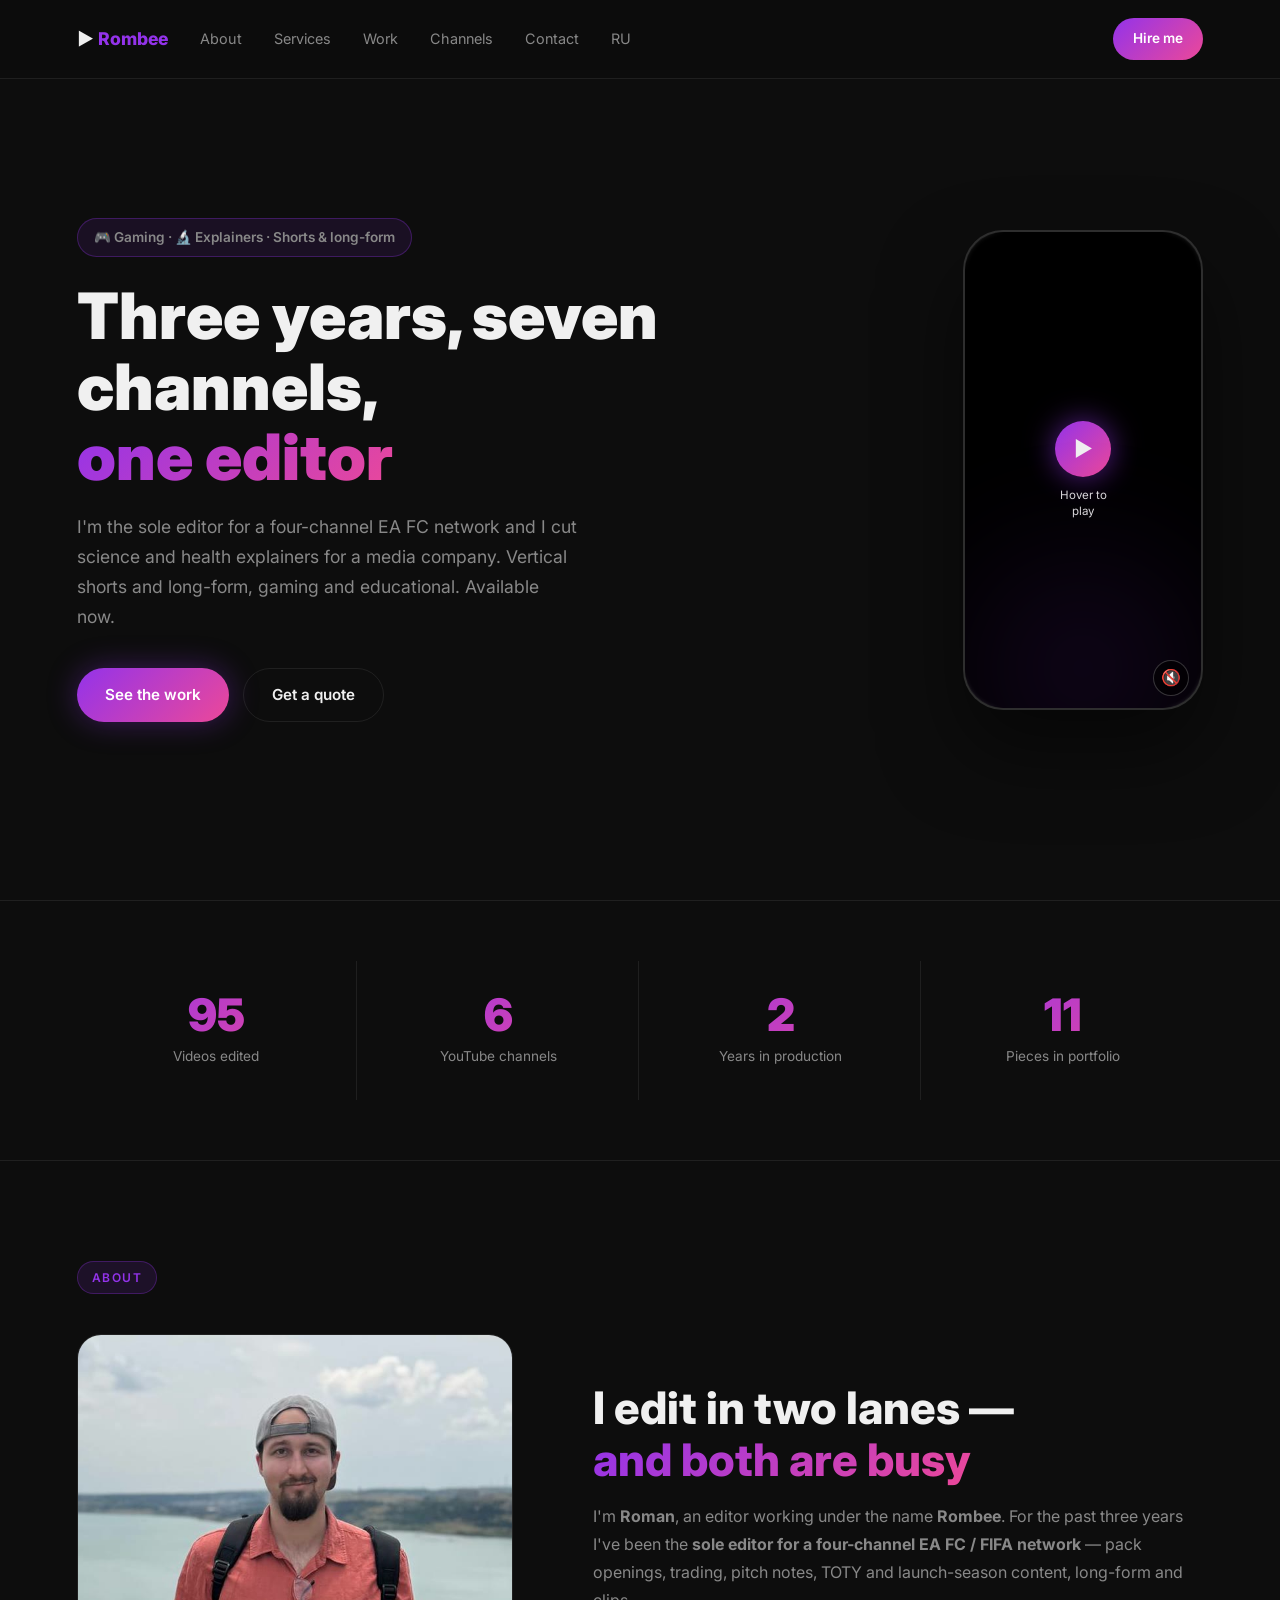
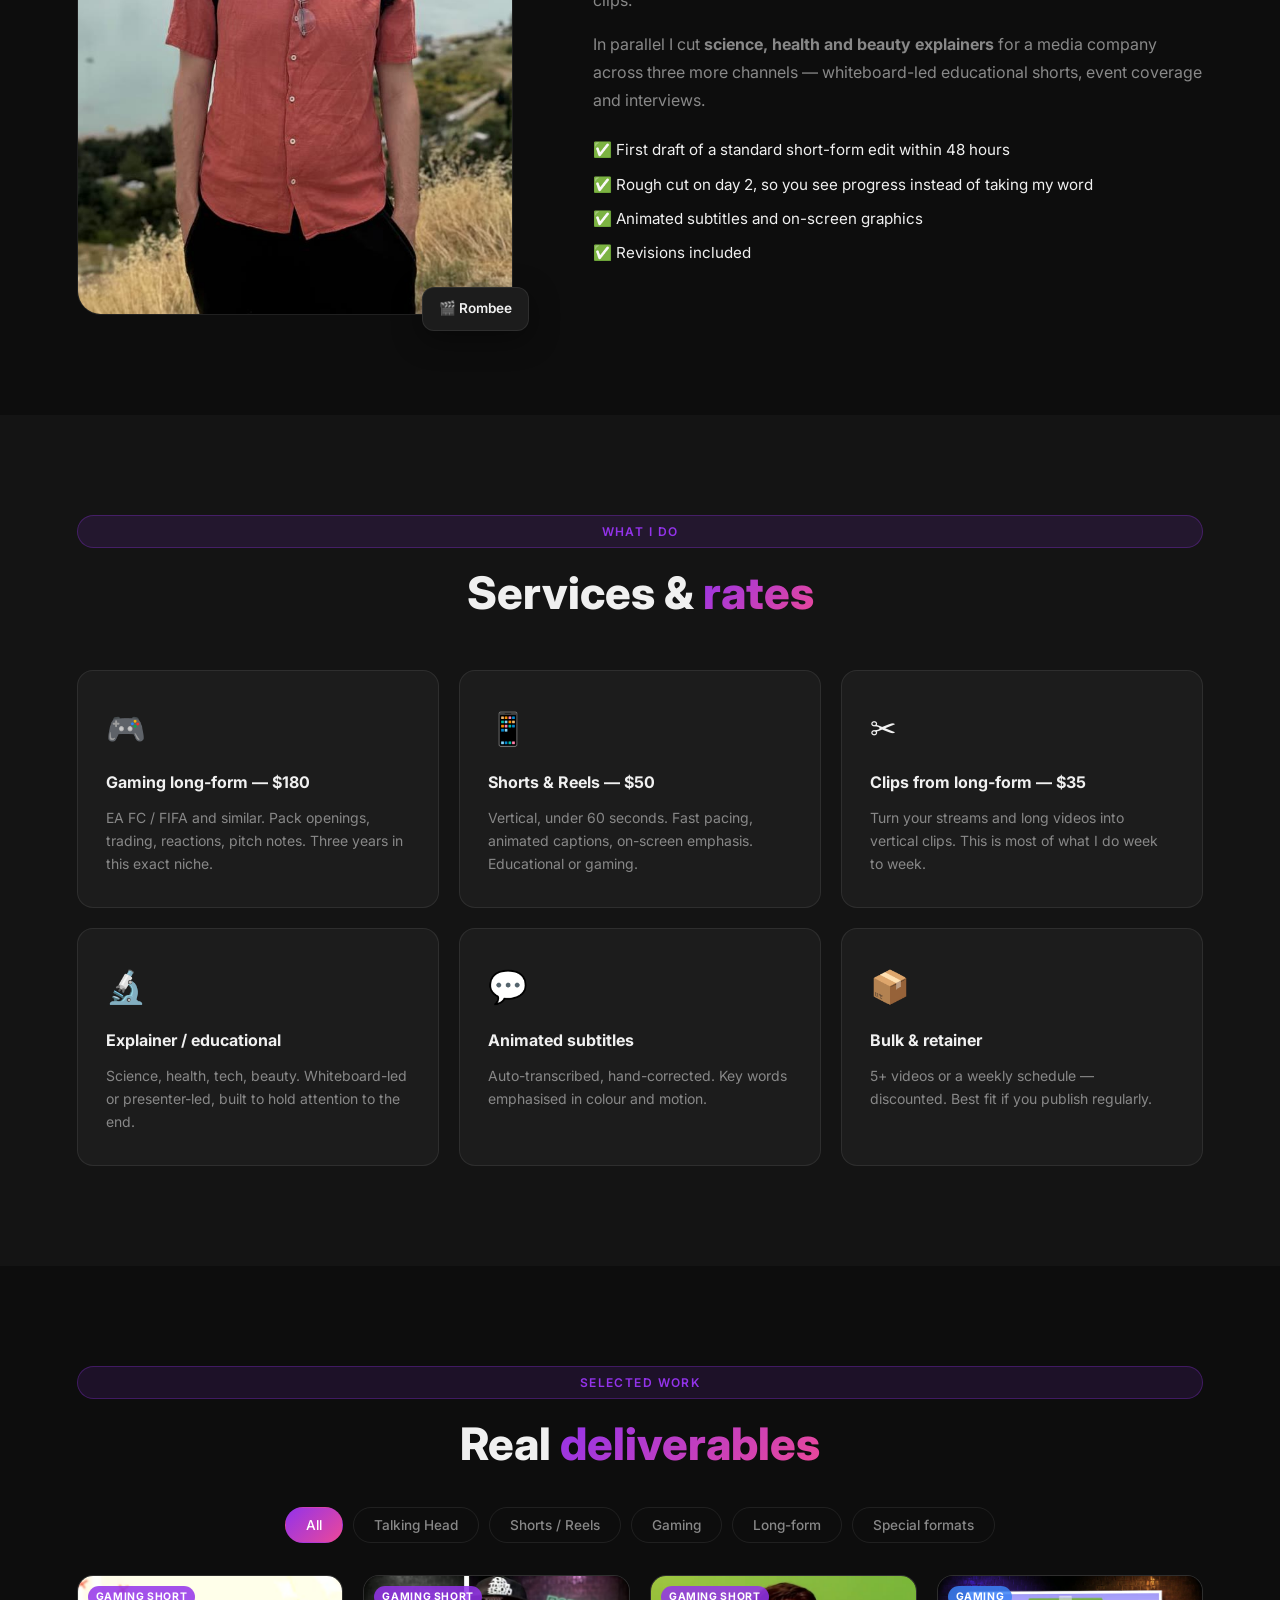
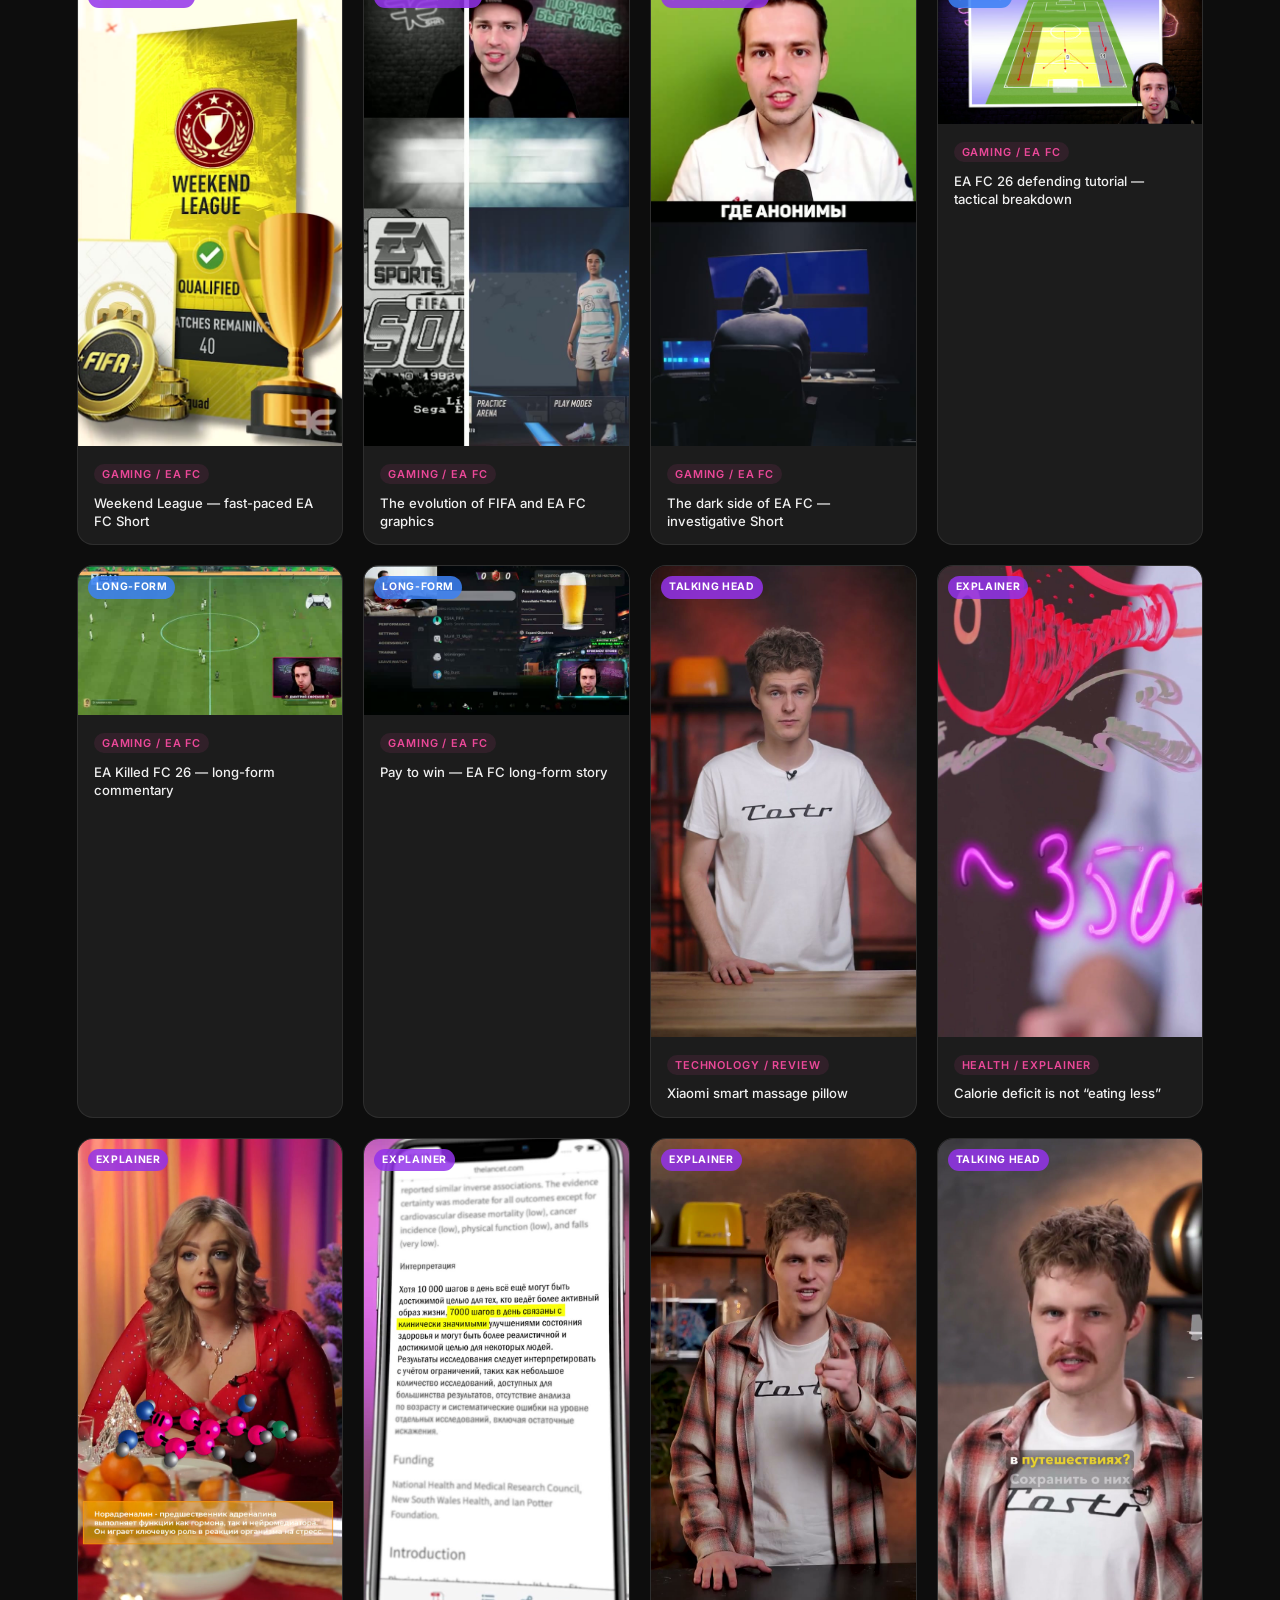
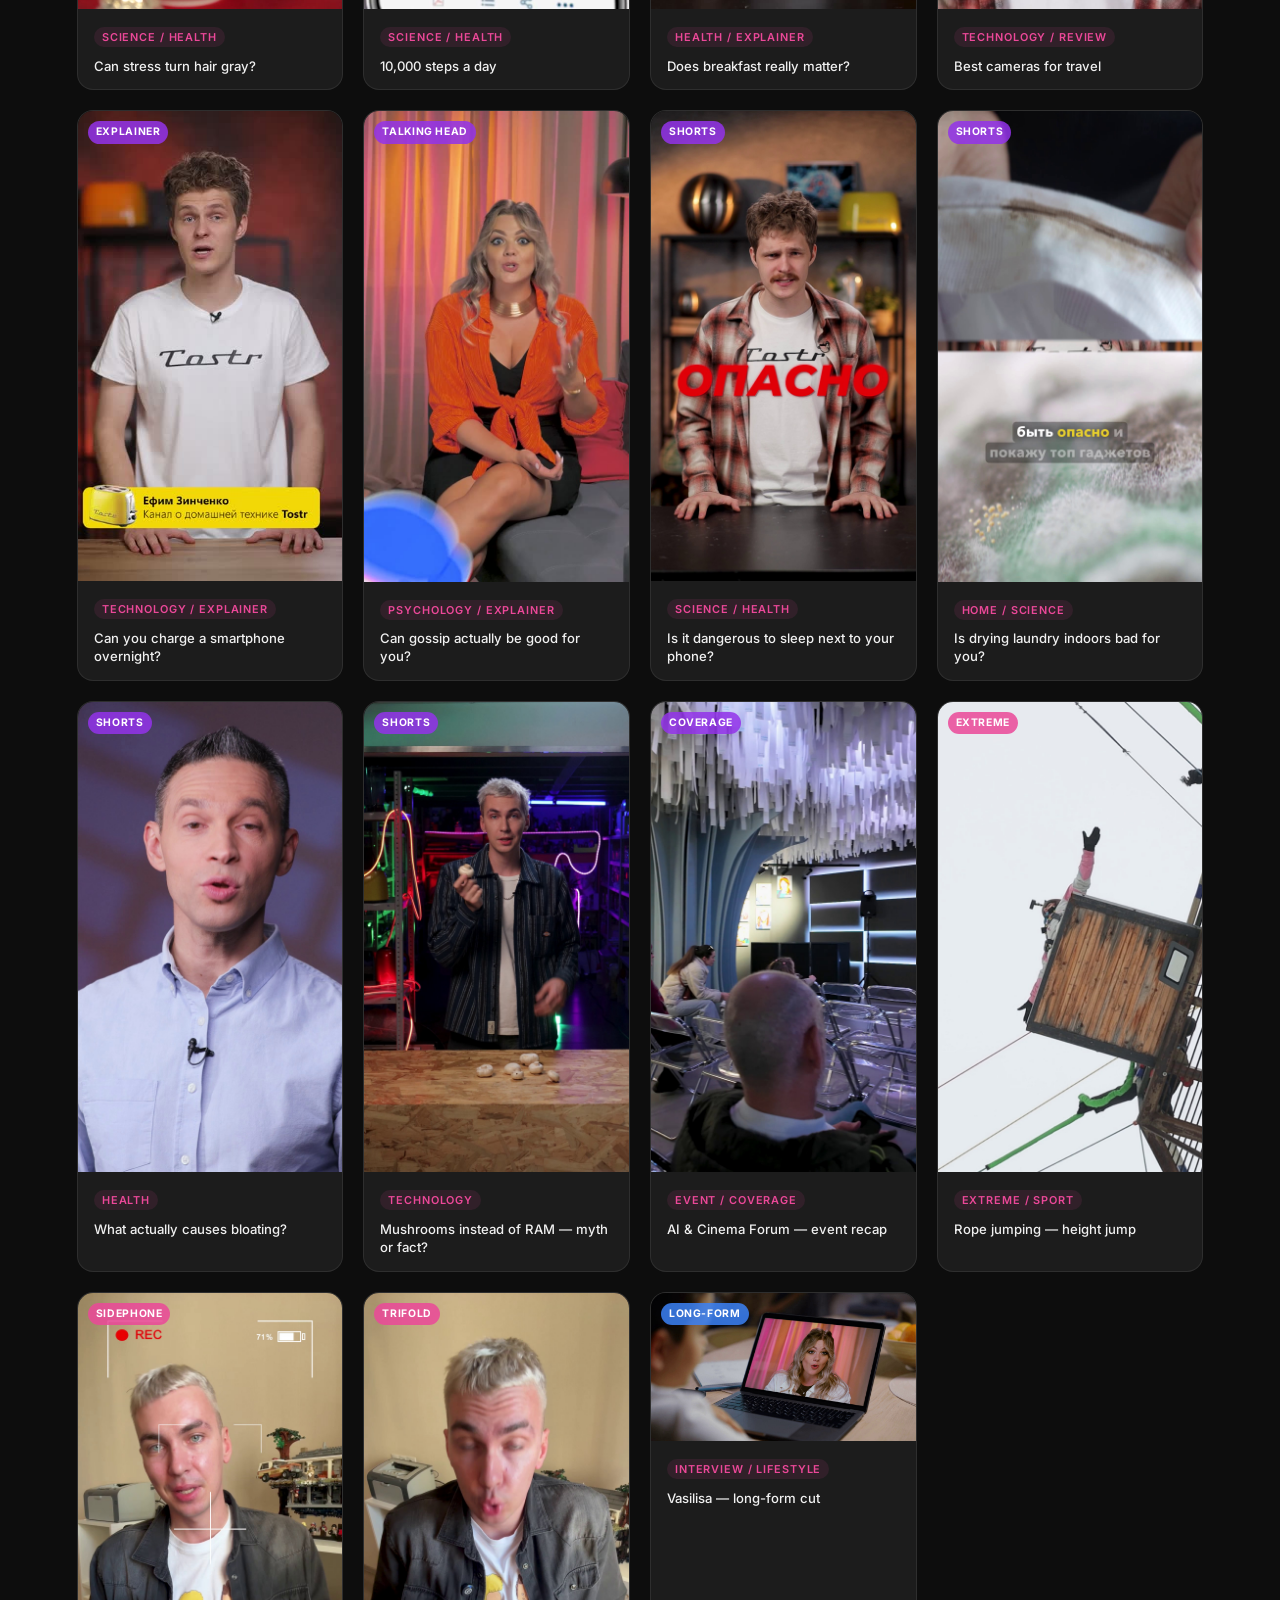
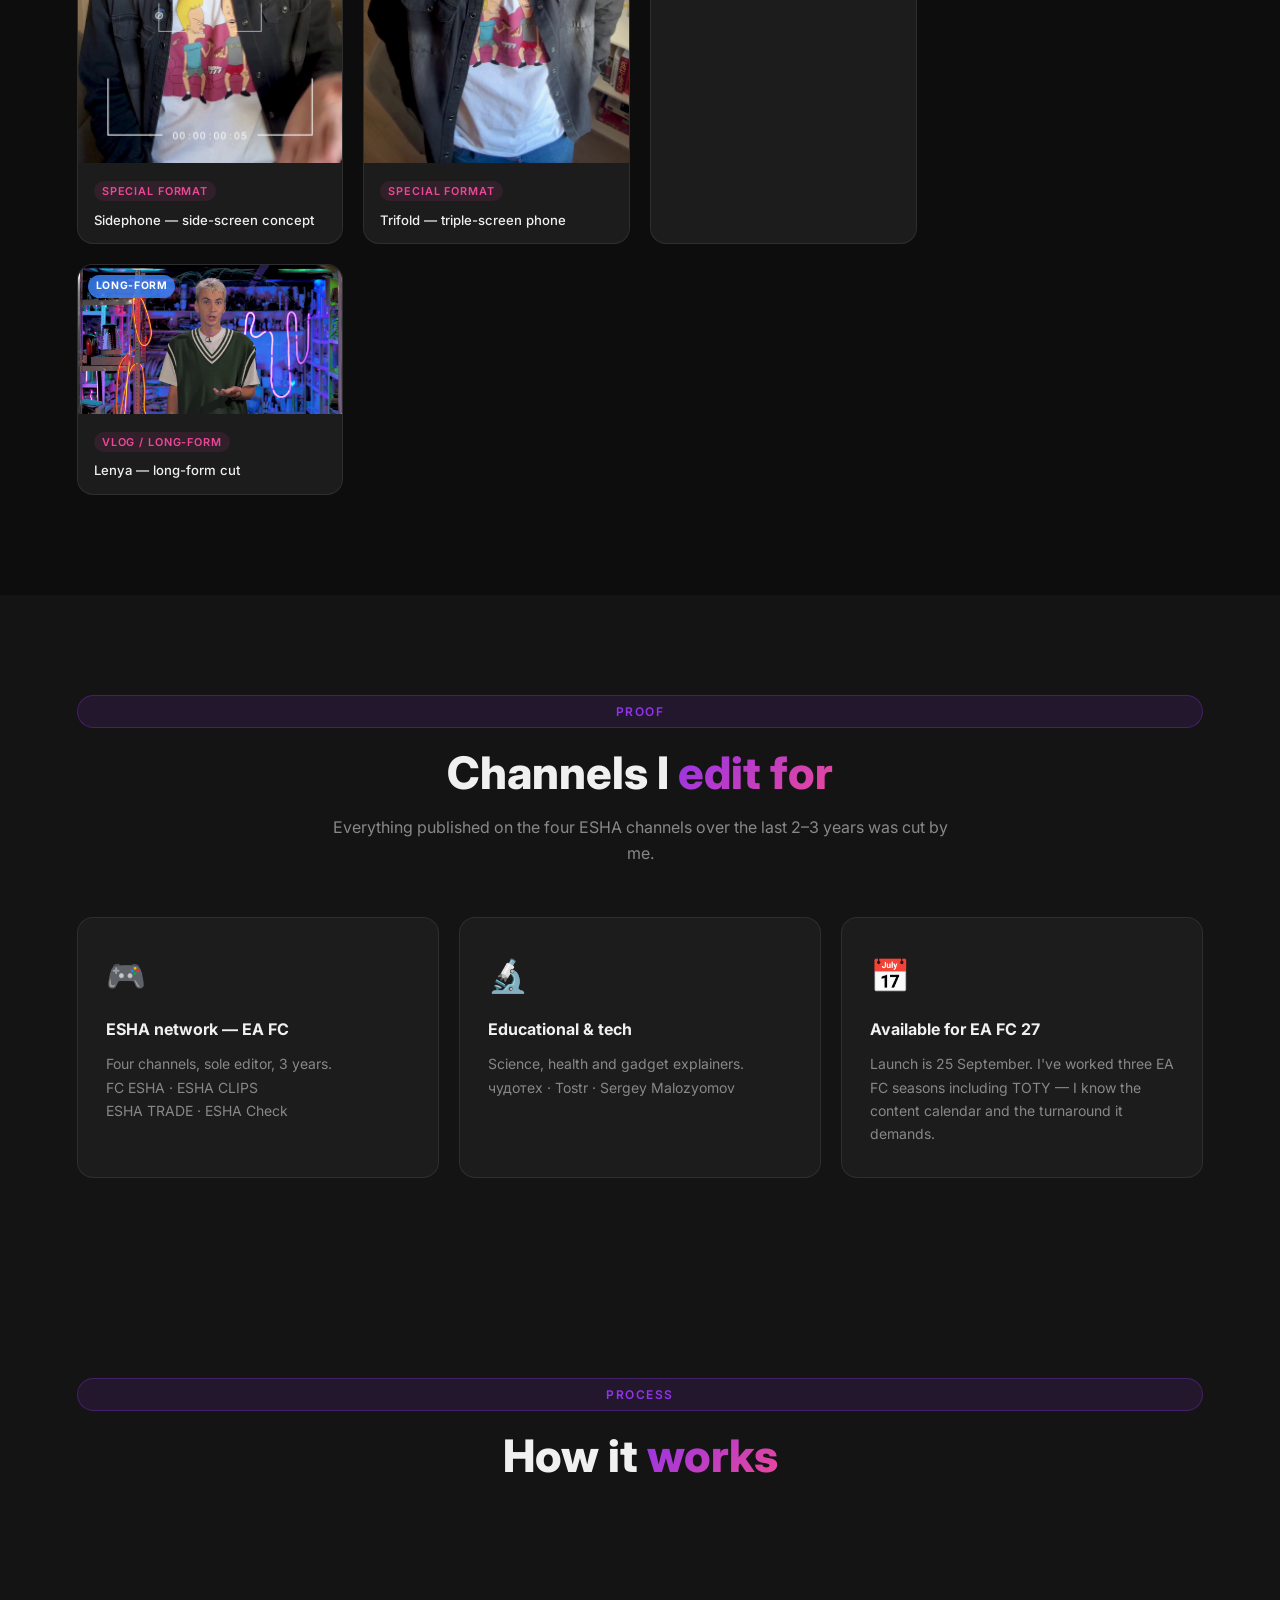
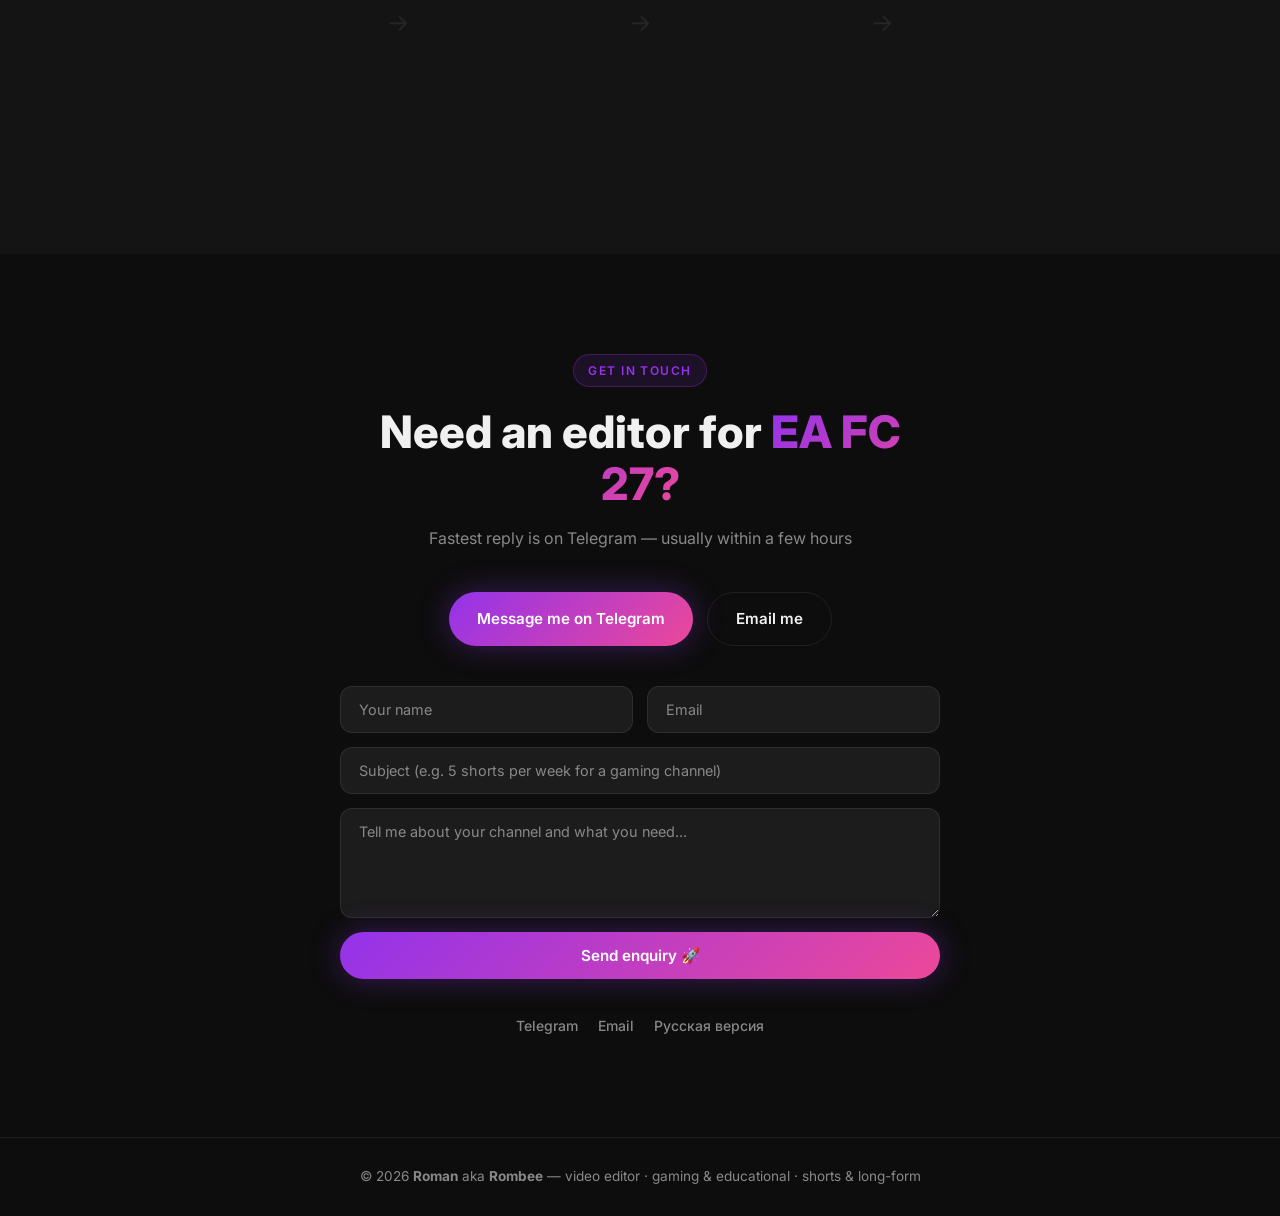
==== en/index.html @ 60fb90aa "Add two vertical talking-head samples: 10k steps and breakfast Co-Authored-By: Claude Opus 5 (1M con" ====
<!DOCTYPE html>
<html lang="en">
<head>
  <meta charset="UTF-8" />
  <meta name="viewport" content="width=device-width, initial-scale=1.0" />
  <title>Rombee — Video Editor · Gaming &amp; Educational · Shorts &amp; Long-form</title>
  <meta name="description" content="Sole editor for a four-channel EA FC network, 3 years. Gaming long-form, vertical shorts, clips and educational explainers. Available for EA FC 27." />
  <link rel="stylesheet" href="../style.css" />
  <link rel="preconnect" href="https://fonts.googleapis.com" />
  <link href="https://fonts.googleapis.com/css2?family=Inter:wght@300;400;500;600;700;800;900&display=swap" rel="stylesheet" />
</head>
<body>

  <!-- English version. Shares ../style.css, ../videos/ and ../thumbnails/ with the RU site. -->
  <nav class="nav">
    <div class="nav__logo">▶ <span>Rombee</span></div>
    <ul class="nav__links">
      <li><a href="#about">About</a></li>
      <li><a href="#services">Services</a></li>
      <li><a href="#portfolio">Work</a></li>
      <li><a href="#channels">Channels</a></li>
      <li><a href="#contact">Contact</a></li>
      <li><a href="../">RU</a></li>
    </ul>
    <a href="#contact" class="btn btn--small">Hire me</a>
    <button class="nav__burger" id="burger">☰</button>
  </nav>

  <div class="mobile-menu" id="mobileMenu">
    <button class="mobile-menu__close" id="menuClose">✕</button>
    <a href="#about" class="mobile-link">About</a>
    <a href="#services" class="mobile-link">Services</a>
    <a href="#portfolio" class="mobile-link">Work</a>
    <a href="#channels" class="mobile-link">Channels</a>
    <a href="#contact" class="mobile-link">Contact</a>
    <a href="../" class="mobile-link">Русская версия</a>
  </div>

  <!-- HERO -->
  <section class="hero" id="home">
    <div class="hero__content">
      <div class="hero__badge">🎮 Gaming · 🔬 Explainers · Shorts &amp; long-form</div>
      <h1 class="hero__title">
        Three years, seven channels,<br />
        <span class="gradient-text">one editor</span>
      </h1>
      <p class="hero__subtitle">
        I'm the sole editor for a four-channel EA FC network and I cut science
        and health explainers for a media company. Vertical shorts and long-form,
        gaming and educational. Available now.
      </p>
      <div class="hero__buttons">
        <a href="#portfolio" class="btn btn--primary">See the work</a>
        <a href="#contact" class="btn btn--outline">Get a quote</a>
      </div>
    </div>

    <div class="hero__visual">
      <div class="phone-frame">
        <div class="phone-screen phone-screen--video">
          <video
            id="heroVideo"
            src="../videos/hero.mp4"
            muted
            loop
            playsinline
            preload="metadata"
          ></video>
          <div class="video-hint" id="videoHint">
            <span>▶</span>
            <p>Hover to<br/>play</p>
          </div>
          <button class="sound-btn" id="soundBtn" title="Toggle sound">🔇</button>
        </div>
        <div class="phone-glow"></div>
      </div>
    </div>
  </section>

  <!-- STATS -->
  <section class="stats">
    <div class="stats__grid">
      <div class="stat-card fade-in">
        <div class="stat-card__number" data-target="100" data-suffix="+">0</div>
        <div class="stat-card__label">Videos edited</div>
      </div>
      <div class="stat-card fade-in">
        <div class="stat-card__number" data-target="7" data-suffix="">0</div>
        <div class="stat-card__label">YouTube channels</div>
      </div>
      <div class="stat-card fade-in">
        <div class="stat-card__number" data-target="3" data-suffix="">0</div>
        <div class="stat-card__label">Years in production</div>
      </div>
      <div class="stat-card fade-in">
        <div class="stat-card__number" data-target="12" data-suffix="">0</div>
        <div class="stat-card__label">Pieces in portfolio</div>
      </div>
    </div>
  </section>

  <!-- ABOUT -->
  <section class="about" id="about">
    <div class="section__tag">About</div>
    <div class="about__grid">
      <div class="about__image-wrap fade-in">
        <img class="about__photo" src="../images/roman.jpg" alt="Roman — Rombee, video editor" />
        <div class="about__badge-float">🎬 Rombee</div>
      </div>
      <div class="about__text fade-in">
        <h2 class="section__title">I edit in two lanes —<br /><span class="gradient-text">and both are busy</span></h2>
        <p>
          I'm <strong>Roman</strong>, an editor working under the name <strong>Rombee</strong>.
          For the past three years I've been the <strong>sole editor for a four-channel
          EA FC / FIFA network</strong> — pack openings, trading, pitch notes, TOTY and
          launch-season content, long-form and clips.
        </p>
        <p>
          In parallel I cut <strong>science, health and beauty explainers</strong> for a
          media company across three more channels — whiteboard-led educational shorts,
          event coverage and interviews.
        </p>
        <ul class="about__list">
          <li>✅ First draft of a standard short-form edit within 48 hours</li>
          <li>✅ Rough cut on day 2, so you see progress instead of taking my word</li>
          <li>✅ Animated subtitles and on-screen graphics</li>
          <li>✅ Revisions included</li>
        </ul>
      </div>
    </div>
  </section>

  <!-- SERVICES -->
  <section class="services" id="services">
    <div class="section__tag">What I do</div>
    <h2 class="section__title text-center">Services &amp; <span class="gradient-text">rates</span></h2>
    <div class="services__grid">

      <div class="service-card fade-in">
        <div class="service-card__icon">🎮</div>
        <h3>Gaming long-form — $180</h3>
        <p>EA FC / FIFA and similar. Pack openings, trading, reactions, pitch notes. Three years in this exact niche.</p>
      </div>

      <div class="service-card fade-in">
        <div class="service-card__icon">📱</div>
        <h3>Shorts &amp; Reels — $50</h3>
        <p>Vertical, under 60 seconds. Fast pacing, animated captions, on-screen emphasis. Educational or gaming.</p>
      </div>

      <div class="service-card fade-in">
        <div class="service-card__icon">✂️</div>
        <h3>Clips from long-form — $35</h3>
        <p>Turn your streams and long videos into vertical clips. This is most of what I do week to week.</p>
      </div>

      <div class="service-card fade-in">
        <div class="service-card__icon">🔬</div>
        <h3>Explainer / educational</h3>
        <p>Science, health, tech, beauty. Whiteboard-led or presenter-led, built to hold attention to the end.</p>
      </div>

      <div class="service-card fade-in">
        <div class="service-card__icon">💬</div>
        <h3>Animated subtitles</h3>
        <p>Auto-transcribed, hand-corrected. Key words emphasised in colour and motion.</p>
      </div>

      <div class="service-card fade-in">
        <div class="service-card__icon">📦</div>
        <h3>Bulk &amp; retainer</h3>
        <p>5+ videos or a weekly schedule — discounted. Best fit if you publish regularly.</p>
      </div>

    </div>
  </section>

  <!-- PORTFOLIO -->
  <section class="portfolio" id="portfolio">
    <div class="section__tag">Selected work</div>
    <h2 class="section__title text-center">Real <span class="gradient-text">deliverables</span></h2>

    <div class="portfolio__tabs">
      <button class="tab-btn active" data-filter="all">All</button>
      <button class="tab-btn" data-filter="talking-head">Talking Head</button>
      <button class="tab-btn" data-filter="shorts">Shorts / Reels</button>
      <button class="tab-btn" data-filter="gaming">Gaming</button>
      <button class="tab-btn" data-filter="horizontal">Long-form</button>
      <button class="tab-btn" data-filter="special">Special formats</button>
    </div>

    <div class="portfolio__grid" id="portfolioGrid">

      <div class="portfolio-card fade-in" data-type="shorts gaming talking-head" data-video="../videos/eafc_weekend_league.mp4">
        <div class="portfolio-card__thumb">
          <img src="../thumbnails/thumb_eafc_weekend_league.jpg" alt="EA FC Weekend League gaming Short" />
          <div class="portfolio-card__overlay"><span class="overlay-play">▶</span></div>
          <span class="card-format card-format--vertical">Gaming Short</span>
        </div>
        <div class="portfolio-card__info">
          <span class="portfolio-card__tag">Gaming / EA FC</span>
          <p>Weekend League — fast-paced EA FC Short</p>
        </div>
      </div>

      <div class="portfolio-card fade-in" data-type="shorts gaming talking-head" data-video="../videos/eafc_graphics_evolution.mp4">
        <div class="portfolio-card__thumb">
          <img src="../thumbnails/thumb_eafc_graphics_evolution.jpg" alt="Evolution of FIFA and EA FC graphics" />
          <div class="portfolio-card__overlay"><span class="overlay-play">▶</span></div>
          <span class="card-format card-format--vertical">Gaming Short</span>
        </div>
        <div class="portfolio-card__info">
          <span class="portfolio-card__tag">Gaming / EA FC</span>
          <p>The evolution of FIFA and EA FC graphics</p>
        </div>
      </div>

      <div class="portfolio-card fade-in" data-type="shorts gaming talking-head" data-video="../videos/eafc_dark_truth.mp4">
        <div class="portfolio-card__thumb">
          <img src="../thumbnails/thumb_eafc_dark_truth.jpg" alt="The dark side of the EA FC market" />
          <div class="portfolio-card__overlay"><span class="overlay-play">▶</span></div>
          <span class="card-format card-format--vertical">Gaming Short</span>
        </div>
        <div class="portfolio-card__info">
          <span class="portfolio-card__tag">Gaming / EA FC</span>
          <p>The dark side of EA FC — investigative Short</p>
        </div>
      </div>

      <div class="portfolio-card fade-in" data-type="horizontal gaming talking-head" data-video="../videos/eafc_tutorial.mp4">
        <div class="portfolio-card__thumb portfolio-card__thumb--wide">
          <img src="../thumbnails/thumb_eafc_tutorial.jpg" alt="EA FC 26 defending tutorial" />
          <div class="portfolio-card__overlay"><span class="overlay-play">▶</span></div>
          <span class="card-format card-format--horizontal">Gaming</span>
        </div>
        <div class="portfolio-card__info">
          <span class="portfolio-card__tag">Gaming / EA FC</span>
          <p>EA FC 26 defending tutorial — tactical breakdown</p>
        </div>
      </div>

      <div class="portfolio-card fade-in" data-type="horizontal gaming talking-head" data-video="../videos/eafc_fc26_killed.mp4">
        <div class="portfolio-card__thumb portfolio-card__thumb--wide">
          <img src="../thumbnails/thumb_eafc_fc26_killed.jpg" alt="EA Killed FC 26 long-form gaming video" />
          <div class="portfolio-card__overlay"><span class="overlay-play">▶</span></div>
          <span class="card-format card-format--horizontal">Long-form</span>
        </div>
        <div class="portfolio-card__info">
          <span class="portfolio-card__tag">Gaming / EA FC</span>
          <p>EA Killed FC 26 — long-form commentary</p>
        </div>
      </div>

      <div class="portfolio-card fade-in" data-type="horizontal gaming talking-head" data-video="../videos/eafc_pay_to_win.mp4">
        <div class="portfolio-card__thumb portfolio-card__thumb--wide">
          <img src="../thumbnails/thumb_eafc_pay_to_win.jpg" alt="Pay to win EA FC long-form video" />
          <div class="portfolio-card__overlay"><span class="overlay-play">▶</span></div>
          <span class="card-format card-format--horizontal">Long-form</span>
        </div>
        <div class="portfolio-card__info">
          <span class="portfolio-card__tag">Gaming / EA FC</span>
          <p>Pay to win — EA FC long-form story</p>
        </div>
      </div>

      <div class="portfolio-card fade-in" data-type="shorts talking-head" data-video="../videos/xiaomi_massage_pillow.mp4">
        <div class="portfolio-card__thumb">
          <img src="../thumbnails/thumb_xiaomi_massage_pillow.jpg" alt="Xiaomi smart massage pillow" />
          <div class="portfolio-card__overlay"><span class="overlay-play">▶</span></div>
          <span class="card-format card-format--vertical">Talking Head</span>
        </div>
        <div class="portfolio-card__info">
          <span class="portfolio-card__tag">Technology / Review</span>
          <p>Xiaomi smart massage pillow</p>
        </div>
      </div>

      <div class="portfolio-card fade-in" data-type="shorts talking-head" data-video="../videos/calorie_deficit_explainer.mp4">
        <div class="portfolio-card__thumb">
          <img src="../thumbnails/thumb_calorie_deficit_explainer.jpg" alt="Calorie deficit is not eating less" />
          <div class="portfolio-card__overlay"><span class="overlay-play">▶</span></div>
          <span class="card-format card-format--vertical">Explainer</span>
        </div>
        <div class="portfolio-card__info">
          <span class="portfolio-card__tag">Health / Explainer</span>
          <p>Calorie deficit is not “eating less”</p>
        </div>
      </div>

      <div class="portfolio-card fade-in" data-type="shorts talking-head" data-video="../videos/stress_hair_explainer.mp4">
        <div class="portfolio-card__thumb">
          <img src="../thumbnails/thumb_stress_hair_explainer.jpg" alt="Can stress turn hair gray" />
          <div class="portfolio-card__overlay"><span class="overlay-play">▶</span></div>
          <span class="card-format card-format--vertical">Explainer</span>
        </div>
        <div class="portfolio-card__info">
          <span class="portfolio-card__tag">Science / Health</span>
          <p>Can stress turn hair gray?</p>
        </div>
      </div>

            <div class="portfolio-card fade-in" data-type="shorts talking-head" data-video="../videos/steps_10k.mp4">
        <div class="portfolio-card__thumb">
          <img src="../thumbnails/thumb_steps_10k.jpg" alt="10,000 steps a day" />
          <div class="portfolio-card__overlay"><span class="overlay-play">▶</span></div>
          <span class="card-format card-format--vertical">Explainer</span>
        </div>
        <div class="portfolio-card__info">
          <span class="portfolio-card__tag">Science / Health</span>
          <p>10,000 steps a day</p>
        </div>
      </div>

      <div class="portfolio-card fade-in" data-type="shorts talking-head" data-video="../videos/breakfast_matters.mp4">
        <div class="portfolio-card__thumb">
          <img src="../thumbnails/thumb_breakfast_matters.jpg" alt="Does breakfast really matter" />
          <div class="portfolio-card__overlay"><span class="overlay-play">▶</span></div>
          <span class="card-format card-format--vertical">Explainer</span>
        </div>
        <div class="portfolio-card__info">
          <span class="portfolio-card__tag">Health / Explainer</span>
          <p>Does breakfast really matter?</p>
        </div>
      </div>

      <div class="portfolio-card fade-in" data-type="shorts talking-head" data-video="../videos/top_cameras.mp4">
        <div class="portfolio-card__thumb">
          <img src="../thumbnails/thumb_top_cameras.jpg" alt="Best travel cameras" />
          <div class="portfolio-card__overlay"><span class="overlay-play">▶</span></div>
          <span class="card-format card-format--vertical">Talking Head</span>
        </div>
        <div class="portfolio-card__info">
          <span class="portfolio-card__tag">Technology / Review</span>
          <p>Best cameras for travel</p>
        </div>
      </div>

      <div class="portfolio-card fade-in" data-type="shorts talking-head" data-video="../videos/phone_overnight_charging.mp4">
        <div class="portfolio-card__thumb">
          <img src="../thumbnails/thumb_phone_overnight_charging.jpg" alt="Can you charge a smartphone overnight" />
          <div class="portfolio-card__overlay"><span class="overlay-play">▶</span></div>
          <span class="card-format card-format--vertical">Explainer</span>
        </div>
        <div class="portfolio-card__info">
          <span class="portfolio-card__tag">Technology / Explainer</span>
          <p>Can you charge a smartphone overnight?</p>
        </div>
      </div>

      <div class="portfolio-card fade-in" data-type="shorts talking-head" data-video="../videos/gossip_psychology.mp4">
        <div class="portfolio-card__thumb">
          <img src="../thumbnails/thumb_gossip_psychology.jpg" alt="Can gossip actually be good for you" />
          <div class="portfolio-card__overlay"><span class="overlay-play">▶</span></div>
          <span class="card-format card-format--vertical">Talking Head</span>
        </div>
        <div class="portfolio-card__info">
          <span class="portfolio-card__tag">Psychology / Explainer</span>
          <p>Can gossip actually be good for you?</p>
        </div>
      </div>

      <div class="portfolio-card fade-in" data-type="shorts talking-head" data-video="../videos/sleep_phone.mp4">
        <div class="portfolio-card__thumb">
          <img src="../thumbnails/thumb_sleep_phone.jpg" alt="Is it dangerous to sleep next to your phone" />
          <div class="portfolio-card__overlay"><span class="overlay-play">▶</span></div>
          <span class="card-format card-format--vertical">Shorts</span>
        </div>
        <div class="portfolio-card__info">
          <span class="portfolio-card__tag">Science / Health</span>
          <p>Is it dangerous to sleep next to your phone?</p>
        </div>
      </div>

      <div class="portfolio-card fade-in" data-type="shorts talking-head" data-video="../videos/laundry.mp4">
        <div class="portfolio-card__thumb">
          <img src="../thumbnails/thumb_laundry.jpg" alt="Is drying laundry indoors harmful" />
          <div class="portfolio-card__overlay"><span class="overlay-play">▶</span></div>
          <span class="card-format card-format--vertical">Shorts</span>
        </div>
        <div class="portfolio-card__info">
          <span class="portfolio-card__tag">Home / Science</span>
          <p>Is drying laundry indoors bad for you?</p>
        </div>
      </div>

      <div class="portfolio-card fade-in" data-type="shorts talking-head" data-video="../videos/belly.mp4">
        <div class="portfolio-card__thumb">
          <img src="../thumbnails/thumb_belly.jpg" alt="What causes bloating" />
          <div class="portfolio-card__overlay"><span class="overlay-play">▶</span></div>
          <span class="card-format card-format--vertical">Shorts</span>
        </div>
        <div class="portfolio-card__info">
          <span class="portfolio-card__tag">Health</span>
          <p>What actually causes bloating?</p>
        </div>
      </div>

      <div class="portfolio-card fade-in" data-type="shorts talking-head" data-video="../videos/mushroom_ram.mp4">
        <div class="portfolio-card__thumb">
          <img src="../thumbnails/thumb_mushroom_ram.jpg" alt="Mushrooms instead of RAM" />
          <div class="portfolio-card__overlay"><span class="overlay-play">▶</span></div>
          <span class="card-format card-format--vertical">Shorts</span>
        </div>
        <div class="portfolio-card__info">
          <span class="portfolio-card__tag">Technology</span>
          <p>Mushrooms instead of RAM — myth or fact?</p>
        </div>
      </div>

      <div class="portfolio-card fade-in" data-type="shorts" data-video="../videos/forum_ai.mp4">
        <div class="portfolio-card__thumb">
          <img src="../thumbnails/thumb_forum_ai.jpg" alt="AI and Cinema Forum" />
          <div class="portfolio-card__overlay"><span class="overlay-play">▶</span></div>
          <span class="card-format card-format--vertical">Coverage</span>
        </div>
        <div class="portfolio-card__info">
          <span class="portfolio-card__tag">Event / Coverage</span>
          <p>AI &amp; Cinema Forum — event recap</p>
        </div>
      </div>

      <div class="portfolio-card fade-in" data-type="special" data-video="../videos/rope.mp4">
        <div class="portfolio-card__thumb">
          <img src="../thumbnails/thumb_rope.jpg" alt="Rope jumping" />
          <div class="portfolio-card__overlay"><span class="overlay-play">▶</span></div>
          <span class="card-format card-format--special">Extreme</span>
        </div>
        <div class="portfolio-card__info">
          <span class="portfolio-card__tag">Extreme / Sport</span>
          <p>Rope jumping — height jump</p>
        </div>
      </div>

      <div class="portfolio-card fade-in" data-type="special" data-video="../videos/sidephone.mp4">
        <div class="portfolio-card__thumb">
          <img src="../thumbnails/thumb_sidephone.jpg" alt="Sidephone" />
          <div class="portfolio-card__overlay"><span class="overlay-play">▶</span></div>
          <span class="card-format card-format--special">Sidephone</span>
        </div>
        <div class="portfolio-card__info">
          <span class="portfolio-card__tag">Special format</span>
          <p>Sidephone — side-screen concept</p>
        </div>
      </div>

      <div class="portfolio-card fade-in" data-type="special" data-video="../videos/trifold.mp4">
        <div class="portfolio-card__thumb">
          <img src="../thumbnails/thumb_trifold.jpg" alt="Trifold" />
          <div class="portfolio-card__overlay"><span class="overlay-play">▶</span></div>
          <span class="card-format card-format--special">Trifold</span>
        </div>
        <div class="portfolio-card__info">
          <span class="portfolio-card__tag">Special format</span>
          <p>Trifold — triple-screen phone</p>
        </div>
      </div>

      <div class="portfolio-card fade-in" data-type="horizontal talking-head" data-video="../videos/vasilisa.mp4">
        <div class="portfolio-card__thumb portfolio-card__thumb--wide">
          <img src="../thumbnails/thumb_vasilisa.jpg" alt="Vasilisa" />
          <div class="portfolio-card__overlay"><span class="overlay-play">▶</span></div>
          <span class="card-format card-format--horizontal">Long-form</span>
        </div>
        <div class="portfolio-card__info">
          <span class="portfolio-card__tag">Interview / Lifestyle</span>
          <p>Vasilisa — long-form cut</p>
        </div>
      </div>

      <div class="portfolio-card fade-in" data-type="horizontal talking-head" data-video="../videos/dasha.mp4">
        <div class="portfolio-card__thumb portfolio-card__thumb--wide">
          <img src="../thumbnails/thumb_dasha.jpg" alt="Dasha" />
          <div class="portfolio-card__overlay"><span class="overlay-play">▶</span></div>
          <span class="card-format card-format--horizontal">Long-form</span>
        </div>
        <div class="portfolio-card__info">
          <span class="portfolio-card__tag">Interview / Lifestyle</span>
          <p>Dasha — final cut</p>
        </div>
      </div>

      <div class="portfolio-card fade-in" data-type="horizontal" data-video="../videos/lenya.mp4">
        <div class="portfolio-card__thumb portfolio-card__thumb--wide">
          <img src="../thumbnails/thumb_lenya.jpg" alt="Lenya" />
          <div class="portfolio-card__overlay"><span class="overlay-play">▶</span></div>
          <span class="card-format card-format--horizontal">Long-form</span>
        </div>
        <div class="portfolio-card__info">
          <span class="portfolio-card__tag">Vlog / Long-form</span>
          <p>Lenya — long-form cut</p>
        </div>
      </div>

    </div>
  </section>

  <!-- CHANNELS — public proof -->
  <section class="services" id="channels">
    <div class="section__tag">Proof</div>
    <h2 class="section__title text-center">Channels I <span class="gradient-text">edit for</span></h2>
    <p class="contact__sub" style="text-align:center;max-width:640px;margin:0 auto 2.5rem;">
      Everything published on the four ESHA channels over the last 2–3 years was cut by me.
    </p>
    <div class="services__grid">

      <div class="service-card fade-in">
        <div class="service-card__icon">🎮</div>
        <h3>ESHA network — EA FC</h3>
        <p>
          Four channels, sole editor, 3 years.<br />
          <a href="https://www.youtube.com/@EshAFIFA" target="_blank" rel="noopener">FC ESHA</a> ·
          <a href="https://www.youtube.com/@ESHACLIPS" target="_blank" rel="noopener">ESHA CLIPS</a><br />
          <a href="https://www.youtube.com/@ESHATRADE" target="_blank" rel="noopener">ESHA TRADE</a> ·
          <a href="https://www.youtube.com/@ESHACheck" target="_blank" rel="noopener">ESHA Check</a>
        </p>
      </div>

      <div class="service-card fade-in">
        <div class="service-card__icon">🔬</div>
        <h3>Educational &amp; tech</h3>
        <p>
          Science, health and gadget explainers.<br />
          <a href="https://www.youtube.com/@chudotex" target="_blank" rel="noopener">чудотех</a> ·
          <a href="https://www.youtube.com/@Tostr_ru" target="_blank" rel="noopener">Tostr</a> ·
          <a href="https://www.youtube.com/@sergeymalozemov" target="_blank" rel="noopener">Sergey Malozyomov</a>
        </p>
      </div>

      <div class="service-card fade-in">
        <div class="service-card__icon">📅</div>
        <h3>Available for EA FC 27</h3>
        <p>
          Launch is 25 September. I've worked three EA FC seasons including TOTY —
          I know the content calendar and the turnaround it demands.
        </p>
      </div>

    </div>
  </section>

  <!-- PROCESS -->
  <section class="process">
    <div class="section__tag">Process</div>
    <h2 class="section__title text-center">How it <span class="gradient-text">works</span></h2>
    <div class="process__steps">
      <div class="process__step fade-in">
        <div class="process__step-num">01</div>
        <h3>You message me</h3>
        <p>Tell me the channel, the format and the volume.</p>
      </div>
      <div class="process__arrow">→</div>
      <div class="process__step fade-in">
        <div class="process__step-num">02</div>
        <h3>We agree a start date</h3>
        <p>Not just a delivery date — you'll know exactly when I begin.</p>
      </div>
      <div class="process__arrow">→</div>
      <div class="process__step fade-in">
        <div class="process__step-num">03</div>
        <h3>Rough cut on day 2</h3>
        <p>You see real progress mid-project, and get notes in early.</p>
      </div>
      <div class="process__arrow">→</div>
      <div class="process__step fade-in">
        <div class="process__step-num">04</div>
        <h3>Final delivery</h3>
        <p>Ahead of the quoted deadline. Revisions included.</p>
      </div>
    </div>
  </section>

  <!-- CONTACT -->
  <section class="contact" id="contact">
    <div class="contact__inner fade-in">
      <div class="section__tag">Get in touch</div>
      <h2 class="section__title text-center">Need an editor for <span class="gradient-text">EA FC 27?</span></h2>
      <p class="contact__sub">Fastest reply is on Telegram — usually within a few hours</p>

      <div class="hero__buttons" style="justify-content:center;margin-bottom:2.5rem;">
        <a href="https://t.me/romansh21" target="_blank" rel="noopener" class="btn btn--primary">Message me on Telegram</a>
        <a href="mailto:rombeeeeee@gmail.com" class="btn btn--outline">Email me</a>
      </div>

      <form class="contact__form" id="contactForm">
        <div class="form__row">
          <input type="text" placeholder="Your name" class="form__input" required />
          <input type="email" placeholder="Email" class="form__input" required />
        </div>
        <input type="text" placeholder="Subject (e.g. 5 shorts per week for a gaming channel)" class="form__input" />
        <textarea placeholder="Tell me about your channel and what you need..." class="form__textarea" rows="4"></textarea>
        <button type="submit" class="btn btn--primary btn--full">Send enquiry 🚀</button>
      </form>

      <div class="contact__socials">
        <a href="https://t.me/romansh21" class="social-link" target="_blank" rel="noopener">Telegram</a>
        <a href="mailto:rombeeeeee@gmail.com" class="social-link">Email</a>
        <a href="../" class="social-link">Русская версия</a>
      </div>
    </div>
  </section>

  <footer class="footer">
    <p>© 2026 <strong>Roman</strong> aka <strong>Rombee</strong> — video editor · gaming &amp; educational · shorts &amp; long-form</p>
  </footer>

  <div class="lightbox" id="lightbox">
    <button class="lightbox__close" id="lightboxClose">✕</button>
    <div class="lightbox__backdrop" id="lightboxBackdrop"></div>
    <div class="lightbox__content" id="lightboxContent">
      <video class="lightbox__video" id="lightboxVideo" controls playsinline preload="metadata"></video>
      <div class="lightbox__meta">
        <span class="lightbox__tag" id="lightboxTag"></span>
        <p class="lightbox__title" id="lightboxTitle"></p>
      </div>
    </div>
  </div>

  <script src="script.js"></script>
</body>
</html>
---- style.css ----
/* ===== ПЕРЕМЕННЫЕ ===== */
:root {
  --bg: #0d0d0d;
  --bg-2: #141414;
  --bg-3: #1c1c1c;
  --border: rgba(255, 255, 255, 0.08);
  --text: #f0f0f0;
  --text-muted: #888;
  --accent-1: #9333ea;
  --accent-2: #ec4899;
  --gradient: linear-gradient(135deg, var(--accent-1), var(--accent-2));
  --radius: 16px;
  --font: 'Inter', system-ui, sans-serif;
}

/* ===== СБРОС ===== */
*, *::before, *::after { box-sizing: border-box; margin: 0; padding: 0; }
html { scroll-behavior: smooth; }
body {
  font-family: var(--font);
  background: var(--bg);
  color: var(--text);
  line-height: 1.6;
  overflow-x: hidden;
}
a { text-decoration: none; color: inherit; }
ul { list-style: none; }
img { max-width: 100%; }

/* ===== УТИЛИТЫ ===== */
.gradient-text {
  background: var(--gradient);
  -webkit-background-clip: text;
  -webkit-text-fill-color: transparent;
  background-clip: text;
}
.text-center { text-align: center; }
.section__tag {
  display: inline-block;
  font-size: 0.75rem;
  font-weight: 600;
  letter-spacing: 0.12em;
  text-transform: uppercase;
  color: var(--accent-1);
  background: rgba(147, 51, 234, 0.12);
  border: 1px solid rgba(147, 51, 234, 0.3);
  padding: 6px 14px;
  border-radius: 100px;
  margin-bottom: 20px;
}
.section__title {
  font-size: clamp(1.8rem, 4vw, 2.8rem);
  font-weight: 800;
  line-height: 1.15;
  margin-bottom: 1rem;
}

/* ===== КНОПКИ ===== */
.btn {
  display: inline-flex;
  align-items: center;
  gap: 8px;
  padding: 14px 28px;
  border-radius: 100px;
  font-weight: 600;
  font-size: 0.95rem;
  cursor: pointer;
  border: none;
  transition: all 0.25s ease;
  font-family: var(--font);
}
.btn--primary {
  background: var(--gradient);
  color: #fff;
  box-shadow: 0 0 30px rgba(147, 51, 234, 0.35);
}
.btn--primary:hover {
  transform: translateY(-2px);
  box-shadow: 0 0 45px rgba(147, 51, 234, 0.55);
}
.btn--outline {
  background: transparent;
  color: var(--text);
  border: 1px solid var(--border);
}
.btn--outline:hover {
  border-color: var(--accent-1);
  color: var(--accent-1);
}
.btn--small {
  padding: 10px 20px;
  font-size: 0.85rem;
  background: var(--gradient);
  color: #fff;
  border-radius: 100px;
}
.btn--full { width: 100%; justify-content: center; }

/* ===== НАВИГАЦИЯ ===== */
.nav {
  position: fixed;
  top: 0; left: 0; right: 0;
  z-index: 100;
  display: flex;
  align-items: center;
  gap: 2rem;
  padding: 18px 6%;
  background: rgba(13, 13, 13, 0.85);
  backdrop-filter: blur(20px);
  border-bottom: 1px solid var(--border);
}
.nav__logo {
  font-size: 1.1rem;
  font-weight: 800;
  white-space: nowrap;
}
.nav__logo span { color: var(--accent-1); }
.nav__links {
  display: flex;
  gap: 2rem;
  margin-right: auto;
}
.nav__links a {
  font-size: 0.9rem;
  color: var(--text-muted);
  transition: color 0.2s;
}
.nav__links a:hover { color: var(--text); }
.nav__burger {
  display: none;
  background: none;
  border: none;
  color: var(--text);
  font-size: 1.4rem;
  cursor: pointer;
  margin-left: auto;
}

/* ===== МОБИЛЬНОЕ МЕНЮ ===== */
.mobile-menu {
  display: none;
  position: fixed;
  inset: 0;
  z-index: 200;
  background: var(--bg);
  flex-direction: column;
  align-items: center;
  justify-content: center;
  gap: 2rem;
}
.mobile-menu.open { display: flex; }
.mobile-menu__close {
  position: absolute;
  top: 24px; right: 6%;
  background: none;
  border: none;
  color: var(--text);
  font-size: 1.5rem;
  cursor: pointer;
}
.mobile-link {
  font-size: 1.5rem;
  font-weight: 700;
  color: var(--text);
  transition: color 0.2s;
}
.mobile-link:hover { color: var(--accent-1); }

/* ===== HERO ===== */
.hero {
  min-height: 100vh;
  display: flex;
  align-items: center;
  gap: 4rem;
  padding: 120px 6% 80px;
}
.hero__content { flex: 1; }
.hero__badge {
  display: inline-block;
  font-size: 0.85rem;
  font-weight: 600;
  padding: 8px 16px;
  border-radius: 100px;
  background: rgba(147, 51, 234, 0.1);
  border: 1px solid rgba(147, 51, 234, 0.3);
  margin-bottom: 24px;
  color: var(--text-muted);
}
.hero__title {
  font-size: clamp(2.2rem, 5.5vw, 4rem);
  font-weight: 900;
  line-height: 1.1;
  margin-bottom: 20px;
}
.hero__subtitle {
  font-size: 1.1rem;
  color: var(--text-muted);
  max-width: 500px;
  margin-bottom: 36px;
  line-height: 1.7;
}
.hero__buttons { display: flex; gap: 14px; flex-wrap: wrap; }

/* ===== ТЕЛЕФОН (HERO VISUAL) ===== */
.hero__visual { flex-shrink: 0; }
.phone-frame {
  position: relative;
  width: 240px;
  height: 480px;
  background: var(--bg-3);
  border-radius: 40px;
  border: 2px solid var(--border);
  overflow: hidden;
  box-shadow: 0 40px 80px rgba(0,0,0,0.5);
}
.phone-screen {
  height: 100%;
  position: relative;
  overflow: hidden;
  border-radius: inherit;
}
.phone-screen--video {
  background: #000;
  cursor: pointer;
}
.phone-screen--video video {
  width: 100%;
  height: 100%;
  object-fit: cover;
  display: block;
}
.video-hint {
  position: absolute;
  inset: 0;
  display: flex;
  flex-direction: column;
  align-items: center;
  justify-content: center;
  gap: 10px;
  background: rgba(0,0,0,0.45);
  backdrop-filter: blur(2px);
  transition: opacity 0.3s;
  pointer-events: none;
}
.video-hint span {
  width: 56px; height: 56px;
  background: var(--gradient);
  border-radius: 50%;
  display: flex;
  align-items: center;
  justify-content: center;
  font-size: 1.3rem;
  box-shadow: 0 0 30px rgba(147,51,234,0.6);
  animation: pulse 2s infinite;
}
.video-hint p {
  font-size: 0.72rem;
  color: rgba(255,255,255,0.85);
  text-align: center;
  line-height: 1.4;
}
.video-hint.hidden { opacity: 0; }

.sound-btn {
  position: absolute;
  bottom: 12px; right: 12px;
  z-index: 10;
  background: rgba(0,0,0,0.55);
  border: 1px solid rgba(255,255,255,0.2);
  color: #fff;
  width: 36px; height: 36px;
  border-radius: 50%;
  font-size: 1rem;
  cursor: pointer;
  display: flex;
  align-items: center;
  justify-content: center;
  transition: background 0.2s;
  line-height: 1;
}
.sound-btn:hover { background: rgba(0,0,0,0.8); }
@keyframes pulse {
  0%, 100% { box-shadow: 0 0 20px rgba(147, 51, 234, 0.4); }
  50% { box-shadow: 0 0 40px rgba(147, 51, 234, 0.8); }
}
.phone-glow {
  position: absolute;
  bottom: -60px;
  left: 50%;
  transform: translateX(-50%);
  width: 200px;
  height: 200px;
  background: var(--accent-1);
  border-radius: 50%;
  filter: blur(80px);
  opacity: 0.15;
  pointer-events: none;
}

/* ===== СТАТИСТИКА ===== */
.stats {
  padding: 60px 6%;
  border-top: 1px solid var(--border);
  border-bottom: 1px solid var(--border);
}
.stats__grid {
  display: grid;
  grid-template-columns: repeat(4, 1fr);
  gap: 2px;
}
.stat-card {
  text-align: center;
  padding: 32px 20px;
  border-right: 1px solid var(--border);
}
.stat-card:last-child { border-right: none; }
.stat-card__number {
  font-size: 2.8rem;
  font-weight: 900;
  background: var(--gradient);
  -webkit-background-clip: text;
  -webkit-text-fill-color: transparent;
  background-clip: text;
  line-height: 1;
  margin-bottom: 8px;
}
.stat-card__label {
  font-size: 0.85rem;
  color: var(--text-muted);
}

/* ===== ОБО МНЕ ===== */
.about {
  padding: 100px 6%;
}
.about__grid {
  display: grid;
  grid-template-columns: 1fr 1.4fr;
  gap: 5rem;
  align-items: center;
  margin-top: 20px;
}
.about__image-wrap { position: relative; }
.about__photo-placeholder {
  width: 100%;
  aspect-ratio: 3/4;
  background: var(--bg-3);
  border-radius: 24px;
  border: 1px solid var(--border);
  display: flex;
  align-items: center;
  justify-content: center;
  color: var(--text-muted);
  font-size: 0.9rem;
}
.about__photo {
  width: 100%;
  aspect-ratio: 3/4;
  object-fit: cover;
  border-radius: 24px;
  border: 1px solid var(--border);
  display: block;
}
.about__badge-float {
  position: absolute;
  bottom: -16px;
  right: -16px;
  background: var(--bg-3);
  border: 1px solid var(--border);
  padding: 10px 16px;
  border-radius: 12px;
  font-size: 0.85rem;
  font-weight: 600;
  white-space: nowrap;
  box-shadow: 0 8px 30px rgba(0,0,0,0.4);
}
.about__text p {
  color: var(--text-muted);
  margin-bottom: 16px;
  line-height: 1.75;
}
.about__list {
  margin-top: 24px;
  display: flex;
  flex-direction: column;
  gap: 10px;
}
.about__list li { font-size: 0.95rem; }

/* ===== УСЛУГИ ===== */
.services {
  padding: 100px 6%;
  background: var(--bg-2);
  text-align: center;
}
.services > .section__tag { display: block; text-align: center; }
.services__grid {
  display: grid;
  grid-template-columns: repeat(3, 1fr);
  gap: 20px;
  margin-top: 50px;
  text-align: left;
}
.service-card {
  background: var(--bg-3);
  border: 1px solid var(--border);
  border-radius: var(--radius);
  padding: 32px 28px;
  transition: border-color 0.25s, transform 0.25s;
}
.service-card:hover {
  border-color: var(--accent-1);
  transform: translateY(-4px);
}
.service-card__icon {
  font-size: 2rem;
  margin-bottom: 16px;
}
.service-card h3 {
  font-size: 1rem;
  font-weight: 700;
  margin-bottom: 10px;
}
.service-card p {
  font-size: 0.875rem;
  color: var(--text-muted);
  line-height: 1.65;
}

/* ===== ПОРТФОЛИО ===== */
.portfolio {
  padding: 100px 6%;
}
.portfolio > .section__tag { display: block; text-align: center; }

.portfolio__tabs {
  display: flex;
  justify-content: center;
  gap: 10px;
  margin: 36px 0 0;
  flex-wrap: wrap;
}
.tab-btn {
  padding: 9px 20px;
  border-radius: 100px;
  border: 1px solid var(--border);
  background: transparent;
  color: var(--text-muted);
  font-family: var(--font);
  font-size: 0.85rem;
  font-weight: 500;
  cursor: pointer;
  transition: all 0.2s;
}
.tab-btn:hover { border-color: var(--accent-1); color: var(--text); }
.tab-btn.active {
  background: var(--gradient);
  border-color: transparent;
  color: #fff;
}

.portfolio__grid {
  display: grid;
  grid-template-columns: repeat(4, 1fr);
  gap: 20px;
  margin-top: 32px;
}
.portfolio-card {
  background: var(--bg-3);
  border: 1px solid var(--border);
  border-radius: var(--radius);
  overflow: hidden;
  cursor: pointer;
  transition: transform 0.25s, border-color 0.25s;
}
.portfolio-card:hover { transform: translateY(-6px); border-color: var(--accent-2); }
.portfolio-card.hidden { display: none; }

.portfolio-card__thumb {
  aspect-ratio: 9/16;
  position: relative;
  overflow: hidden;
  background: var(--bg-2);
}
.portfolio-card__thumb img {
  width: 100%;
  height: 100%;
  object-fit: cover;
  display: block;
  transition: transform 0.4s ease;
}
.portfolio-card:hover .portfolio-card__thumb img { transform: scale(1.05); }

.portfolio-card__overlay {
  position: absolute;
  inset: 0;
  background: rgba(0,0,0,0.45);
  display: flex;
  align-items: center;
  justify-content: center;
  opacity: 0;
  transition: opacity 0.2s;
}
.portfolio-card:hover .portfolio-card__overlay { opacity: 1; }
.overlay-play {
  width: 52px; height: 52px;
  background: var(--gradient);
  border-radius: 50%;
  display: flex;
  align-items: center;
  justify-content: center;
  font-size: 1.1rem;
}

.portfolio-card__thumb--wide {
  aspect-ratio: 16/9;
}

.card-format {
  position: absolute;
  top: 10px; left: 10px;
  font-size: 0.65rem;
  font-weight: 700;
  text-transform: uppercase;
  letter-spacing: 0.06em;
  padding: 3px 8px;
  border-radius: 100px;
}
.card-format--vertical   { background: rgba(147,51,234,0.85); color: #fff; }
.card-format--horizontal { background: rgba(59,130,246,0.85); color: #fff; }
.card-format--special    { background: rgba(236,72,153,0.85);  color: #fff; }

.portfolio-card__info { padding: 14px 16px; }
.portfolio-card__tag {
  font-size: 0.68rem;
  font-weight: 600;
  text-transform: uppercase;
  letter-spacing: 0.08em;
  color: var(--accent-2);
  background: rgba(236, 72, 153, 0.1);
  padding: 3px 8px;
  border-radius: 100px;
}
.portfolio-card__info p {
  margin: 8px 0 0;
  font-size: 0.82rem;
  font-weight: 500;
  line-height: 1.4;
}

/* ===== ПРОЦЕСС ===== */
.process {
  padding: 100px 6%;
  background: var(--bg-2);
}
.process > .section__tag { display: block; text-align: center; }
.process__steps {
  display: flex;
  align-items: flex-start;
  gap: 0;
  margin-top: 50px;
  justify-content: center;
}
.process__step {
  flex: 1;
  max-width: 220px;
  text-align: center;
  padding: 24px 16px;
}
.process__step-num {
  font-size: 2.5rem;
  font-weight: 900;
  background: var(--gradient);
  -webkit-background-clip: text;
  -webkit-text-fill-color: transparent;
  background-clip: text;
  margin-bottom: 12px;
}
.process__step h3 {
  font-size: 1rem;
  font-weight: 700;
  margin-bottom: 8px;
}
.process__step p {
  font-size: 0.83rem;
  color: var(--text-muted);
  line-height: 1.6;
}
.process__arrow {
  font-size: 1.5rem;
  color: var(--border);
  align-self: center;
  padding-bottom: 40px;
}

/* ===== КОНТАКТ ===== */
.contact {
  padding: 100px 6%;
}
.contact__inner {
  max-width: 600px;
  margin: 0 auto;
  text-align: center;
}
.contact__inner .section__tag { display: inline-block; }
.contact__sub {
  color: var(--text-muted);
  margin-bottom: 40px;
}
.contact__form {
  display: flex;
  flex-direction: column;
  gap: 14px;
  text-align: left;
}
.form__row {
  display: grid;
  grid-template-columns: 1fr 1fr;
  gap: 14px;
}
.form__input, .form__textarea {
  width: 100%;
  padding: 14px 18px;
  background: var(--bg-3);
  border: 1px solid var(--border);
  border-radius: 12px;
  color: var(--text);
  font-family: var(--font);
  font-size: 0.9rem;
  outline: none;
  transition: border-color 0.2s;
}
.form__input:focus, .form__textarea:focus {
  border-color: var(--accent-1);
}
.form__input::placeholder, .form__textarea::placeholder {
  color: var(--text-muted);
}
.form__textarea { resize: vertical; min-height: 110px; }
.contact__socials {
  display: flex;
  justify-content: center;
  gap: 20px;
  margin-top: 36px;
}
.social-link {
  font-size: 0.875rem;
  color: var(--text-muted);
  transition: color 0.2s;
  font-weight: 500;
}
.social-link:hover { color: var(--accent-1); }

/* ===== ФУТЕР ===== */
.footer {
  padding: 28px 6%;
  border-top: 1px solid var(--border);
  text-align: center;
  font-size: 0.85rem;
  color: var(--text-muted);
}

/* ===== ЛАЙТБОКС ===== */
.lightbox {
  display: none;
  position: fixed;
  inset: 0;
  z-index: 500;
  align-items: center;
  justify-content: center;
}
.lightbox.open { display: flex; }

.lightbox__backdrop {
  position: absolute;
  inset: 0;
  background: rgba(0, 0, 0, 0.88);
  backdrop-filter: blur(8px);
  animation: fadeIn 0.2s ease;
}
.lightbox__close {
  position: absolute;
  top: 20px; right: 24px;
  z-index: 10;
  background: rgba(255,255,255,0.1);
  border: 1px solid rgba(255,255,255,0.15);
  color: #fff;
  width: 42px; height: 42px;
  border-radius: 50%;
  font-size: 1rem;
  cursor: pointer;
  display: flex;
  align-items: center;
  justify-content: center;
  transition: background 0.2s;
}
.lightbox__close:hover { background: rgba(255,255,255,0.2); }

.lightbox__content {
  position: relative;
  z-index: 10;
  width: auto;
  max-width: 90vw;
  max-height: 90vh;
  animation: scaleIn 0.25s ease;
}
.lightbox__video {
  width: 100%;
  border-radius: 18px;
  display: block;
  box-shadow: 0 30px 80px rgba(0,0,0,0.6);
  max-height: 80vh;
  background: #000;
}
.lightbox__meta {
  padding: 14px 4px 0;
  display: flex;
  flex-direction: column;
  gap: 6px;
}
.lightbox__tag {
  font-size: 0.72rem;
  font-weight: 600;
  text-transform: uppercase;
  letter-spacing: 0.08em;
  color: var(--accent-2);
  background: rgba(236,72,153,0.12);
  padding: 3px 10px;
  border-radius: 100px;
  align-self: flex-start;
}
.lightbox__title {
  font-size: 1rem;
  font-weight: 600;
  color: var(--text);
}

@keyframes fadeIn  { from { opacity: 0; } to { opacity: 1; } }
@keyframes scaleIn { from { opacity: 0; transform: scale(0.92); } to { opacity: 1; transform: scale(1); } }

/* ===== АНИМАЦИИ ===== */
.fade-in {
  opacity: 0;
  transform: translateY(30px);
  transition: opacity 0.6s ease, transform 0.6s ease;
}
.fade-in.visible {
  opacity: 1;
  transform: translateY(0);
}

/* ===== АДАПТИВ ===== */
@media (max-width: 1024px) {
  .services__grid { grid-template-columns: repeat(2, 1fr); }
  .portfolio__grid { grid-template-columns: repeat(2, 1fr); }
  .stats__grid { grid-template-columns: repeat(2, 1fr); }
  .stat-card:nth-child(2) { border-right: none; }
  .stat-card:nth-child(3) { border-top: 1px solid var(--border); border-right: 1px solid var(--border); }
}

@media (max-width: 768px) {
  .nav__links { display: none; }
  .nav > .btn--small { display: none; }
  .nav__burger { display: block; }

  .hero { flex-direction: column; text-align: center; padding-top: 100px; }
  .hero__subtitle { margin: 0 auto 36px; }
  .hero__buttons { justify-content: center; }
  .hero__visual { order: -1; }
  .phone-frame { width: 180px; height: 360px; }

  .about__grid { grid-template-columns: 1fr; gap: 3rem; }
  .about__photo-placeholder { aspect-ratio: 1; max-width: 300px; margin: 0 auto; }
  .about__photo { aspect-ratio: 1; max-width: 300px; margin: 0 auto; }

  .services__grid { grid-template-columns: 1fr; }
  .portfolio__grid { grid-template-columns: repeat(2, 1fr); }
  .portfolio__tabs { gap: 8px; }

  .process__steps { flex-direction: column; align-items: center; }
  .process__arrow { transform: rotate(90deg); padding: 0; margin: -8px 0; }

  .form__row { grid-template-columns: 1fr; }
  .stats__grid { grid-template-columns: repeat(2, 1fr); }
}
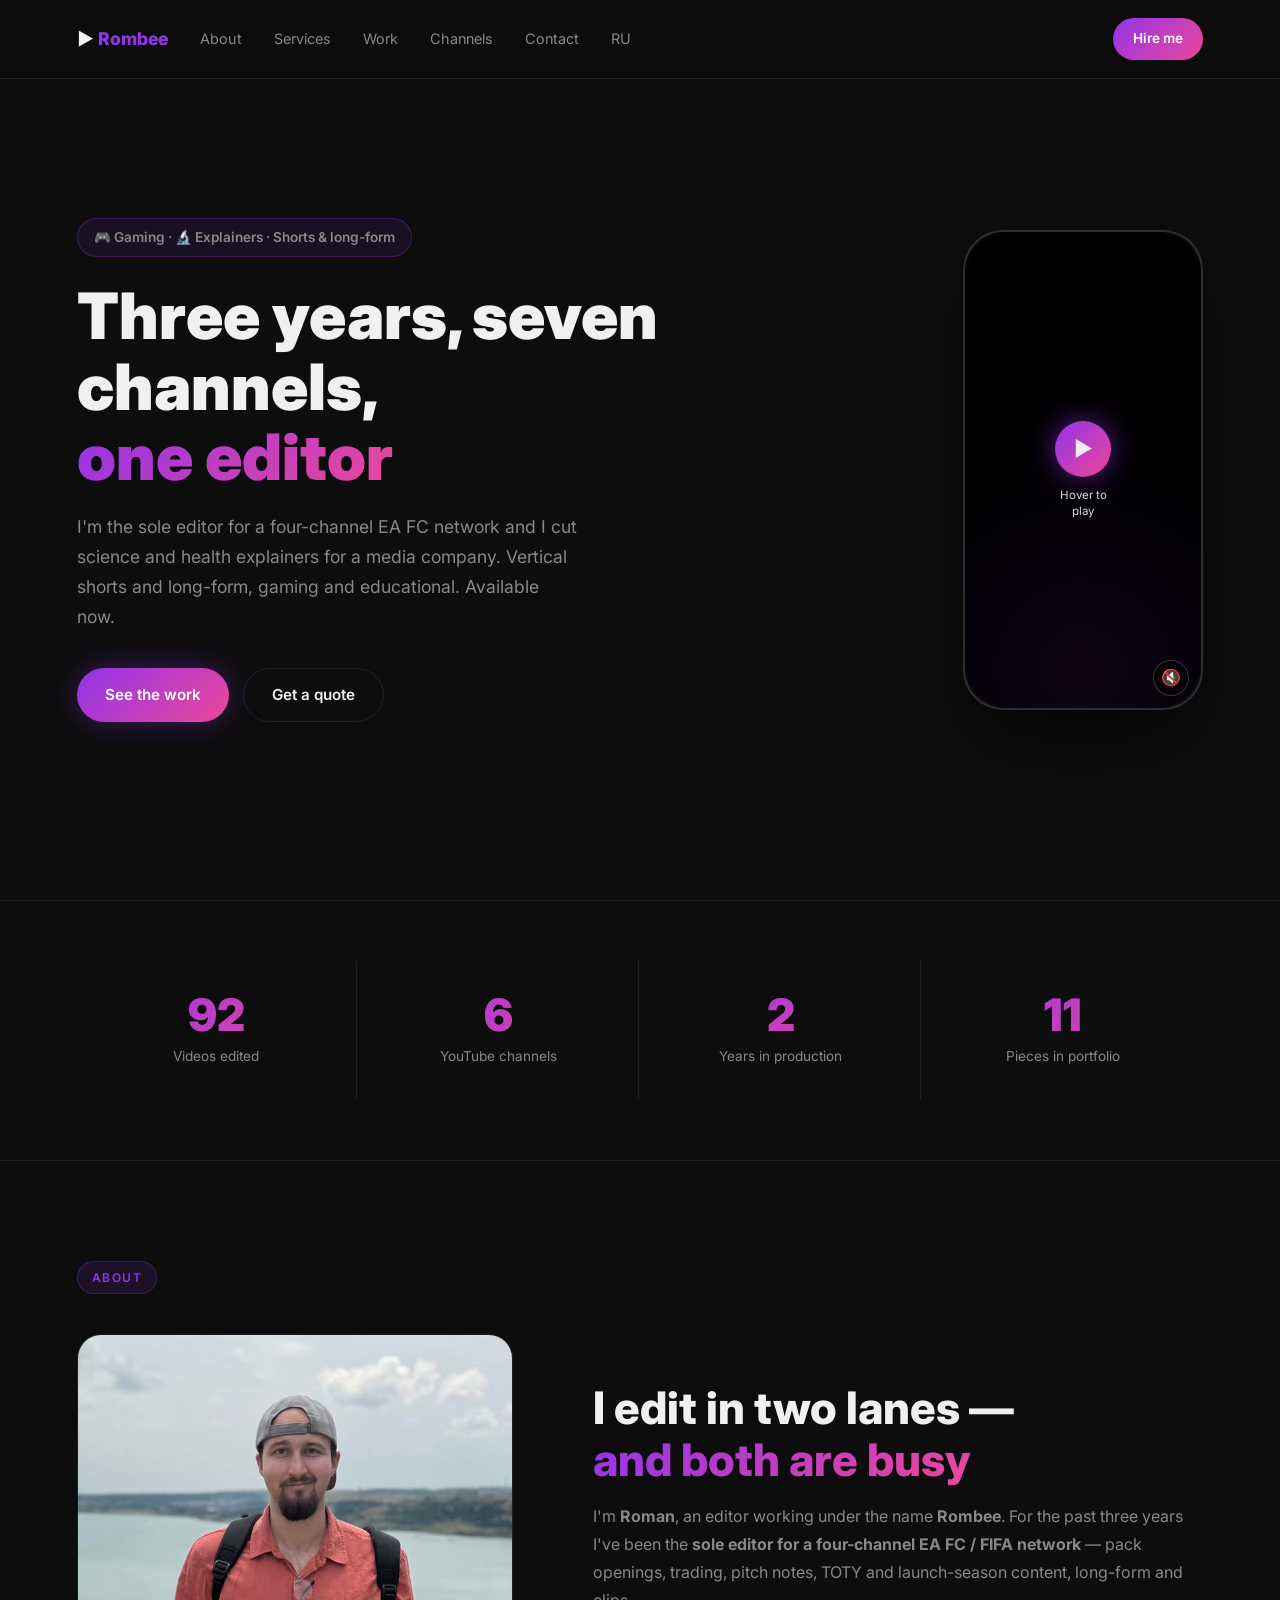
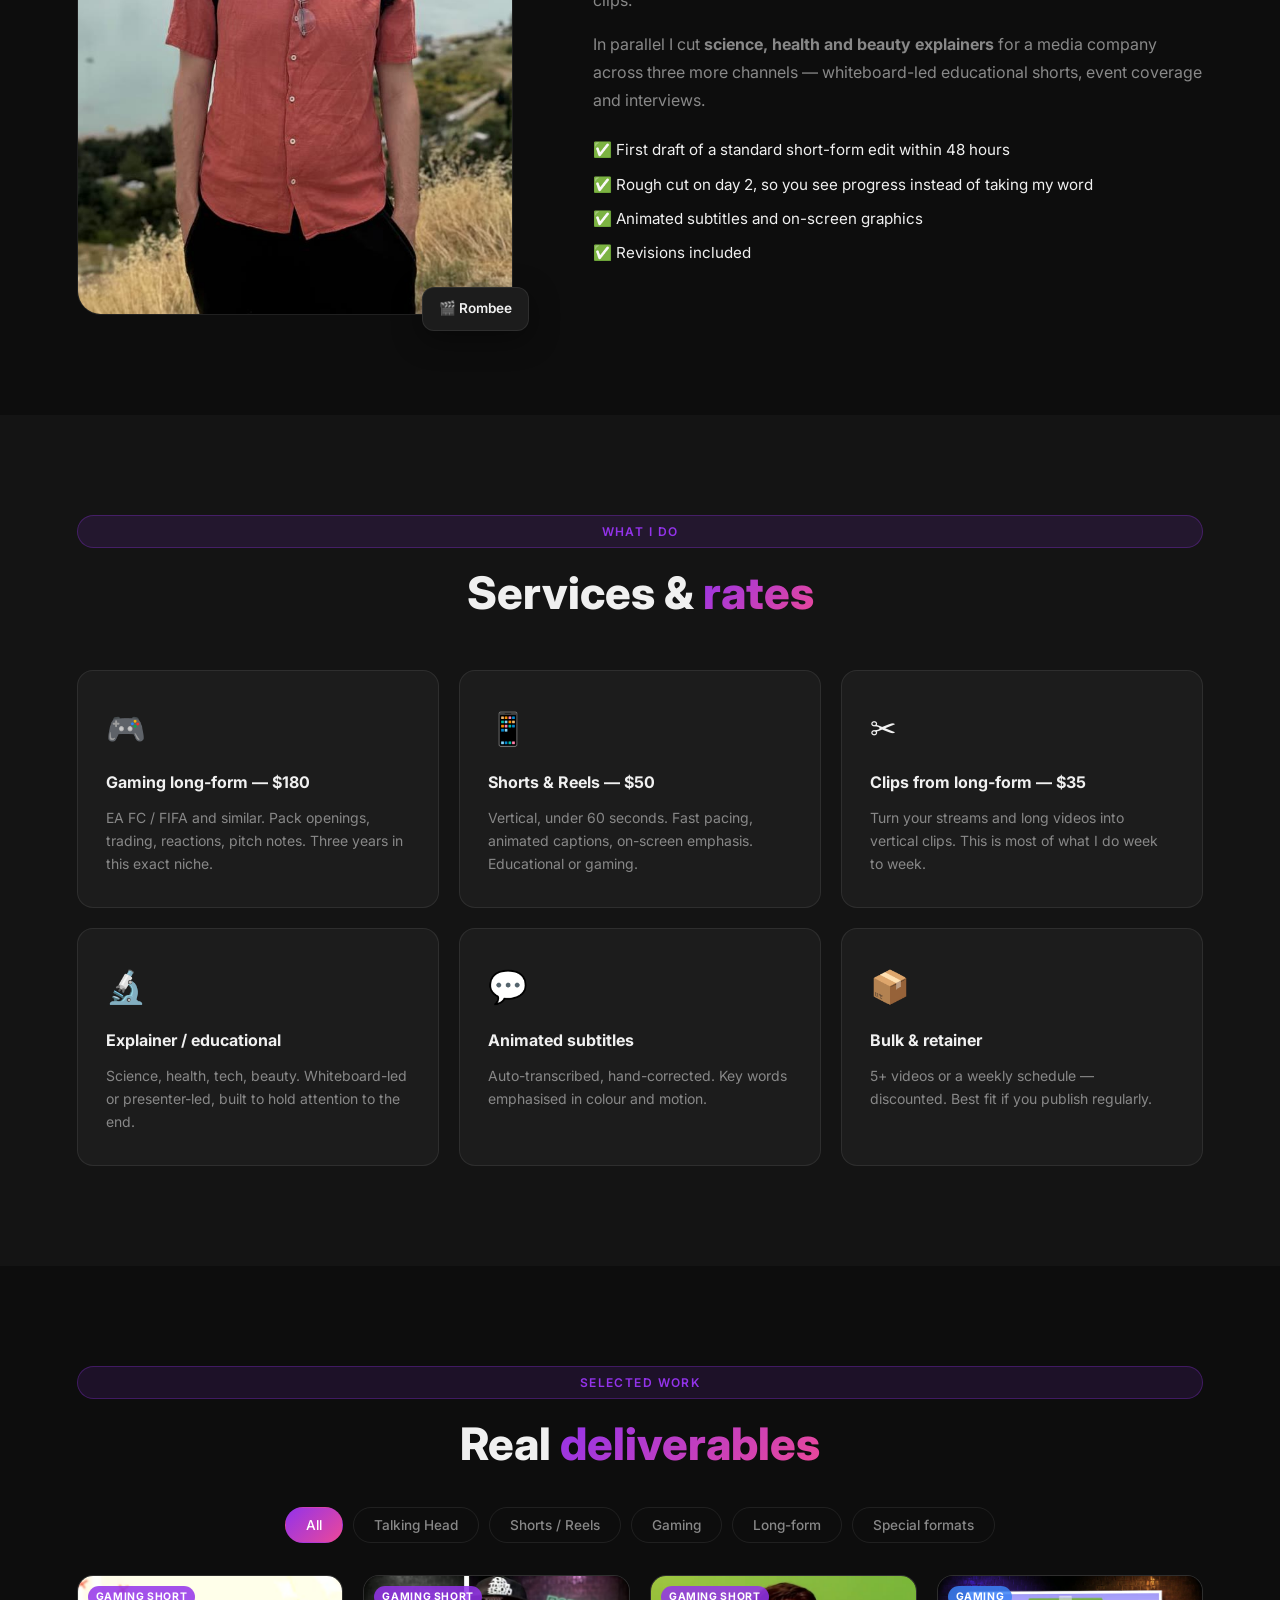
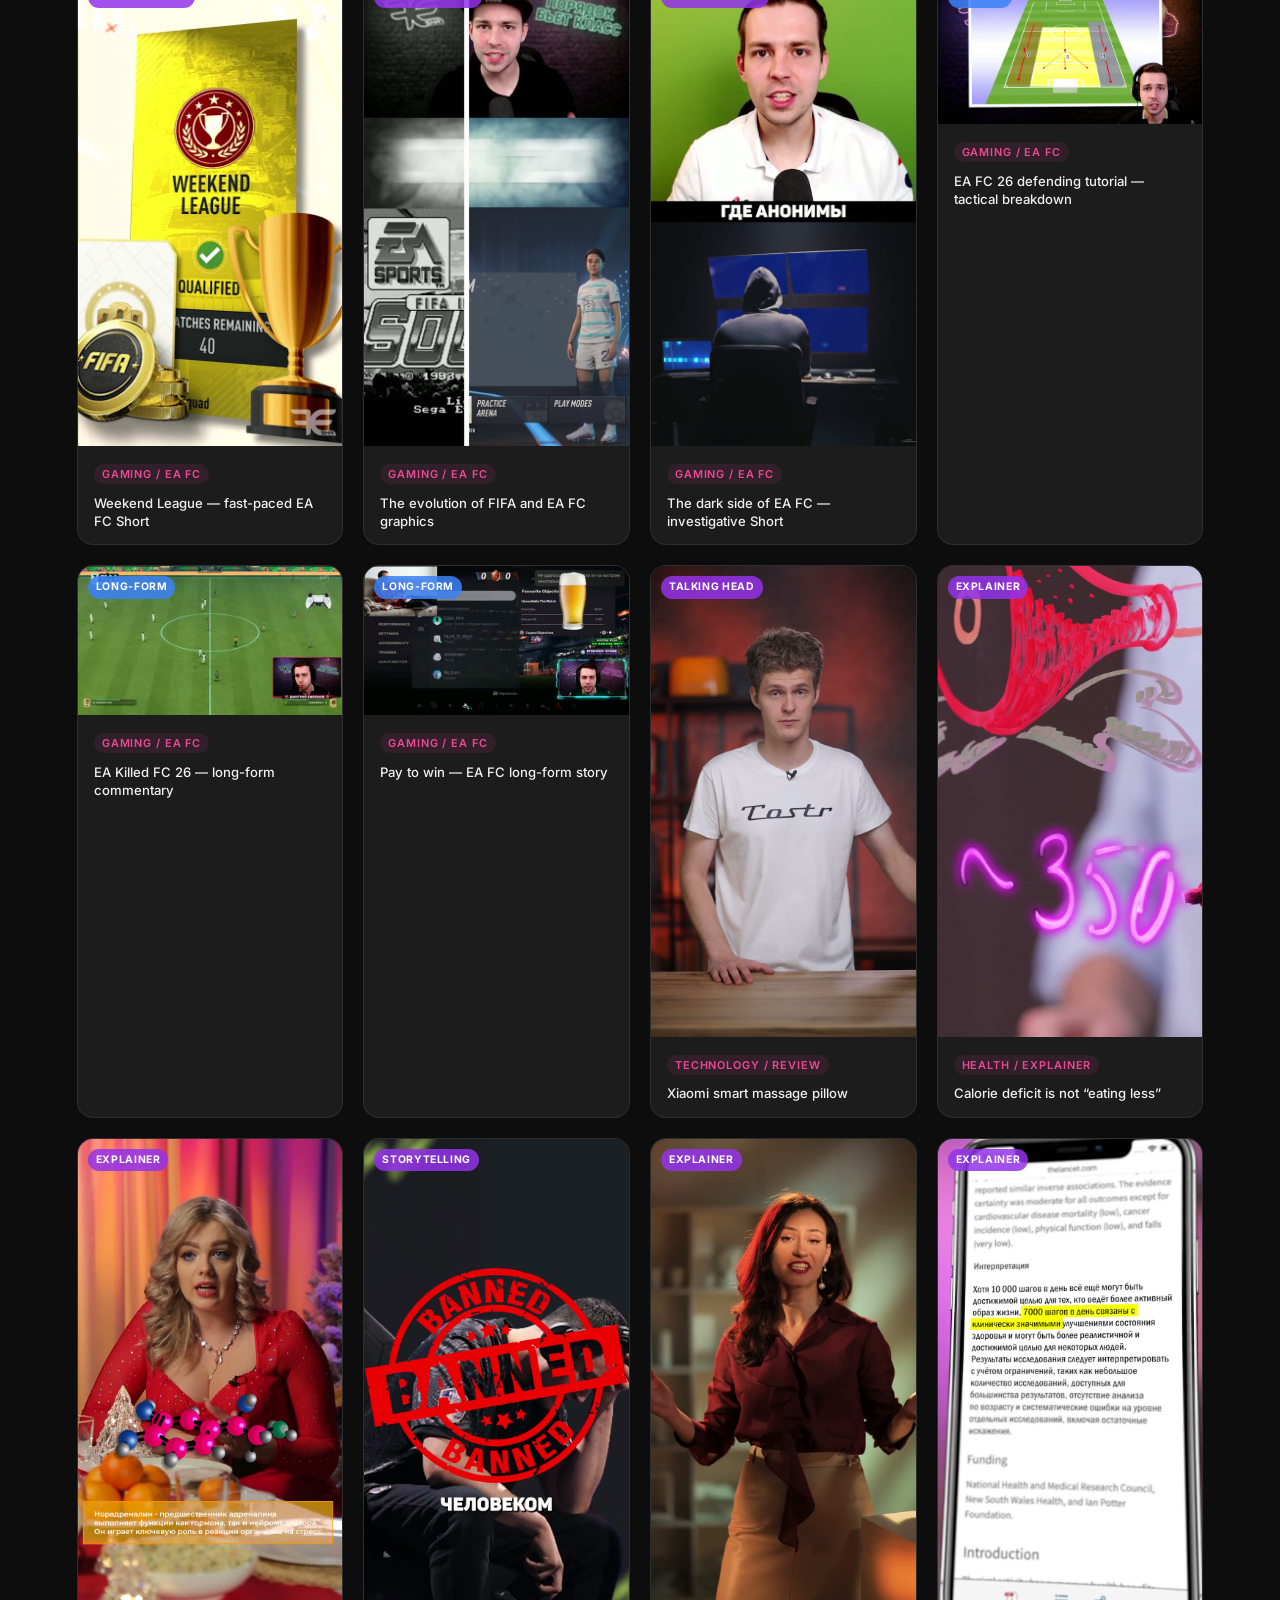
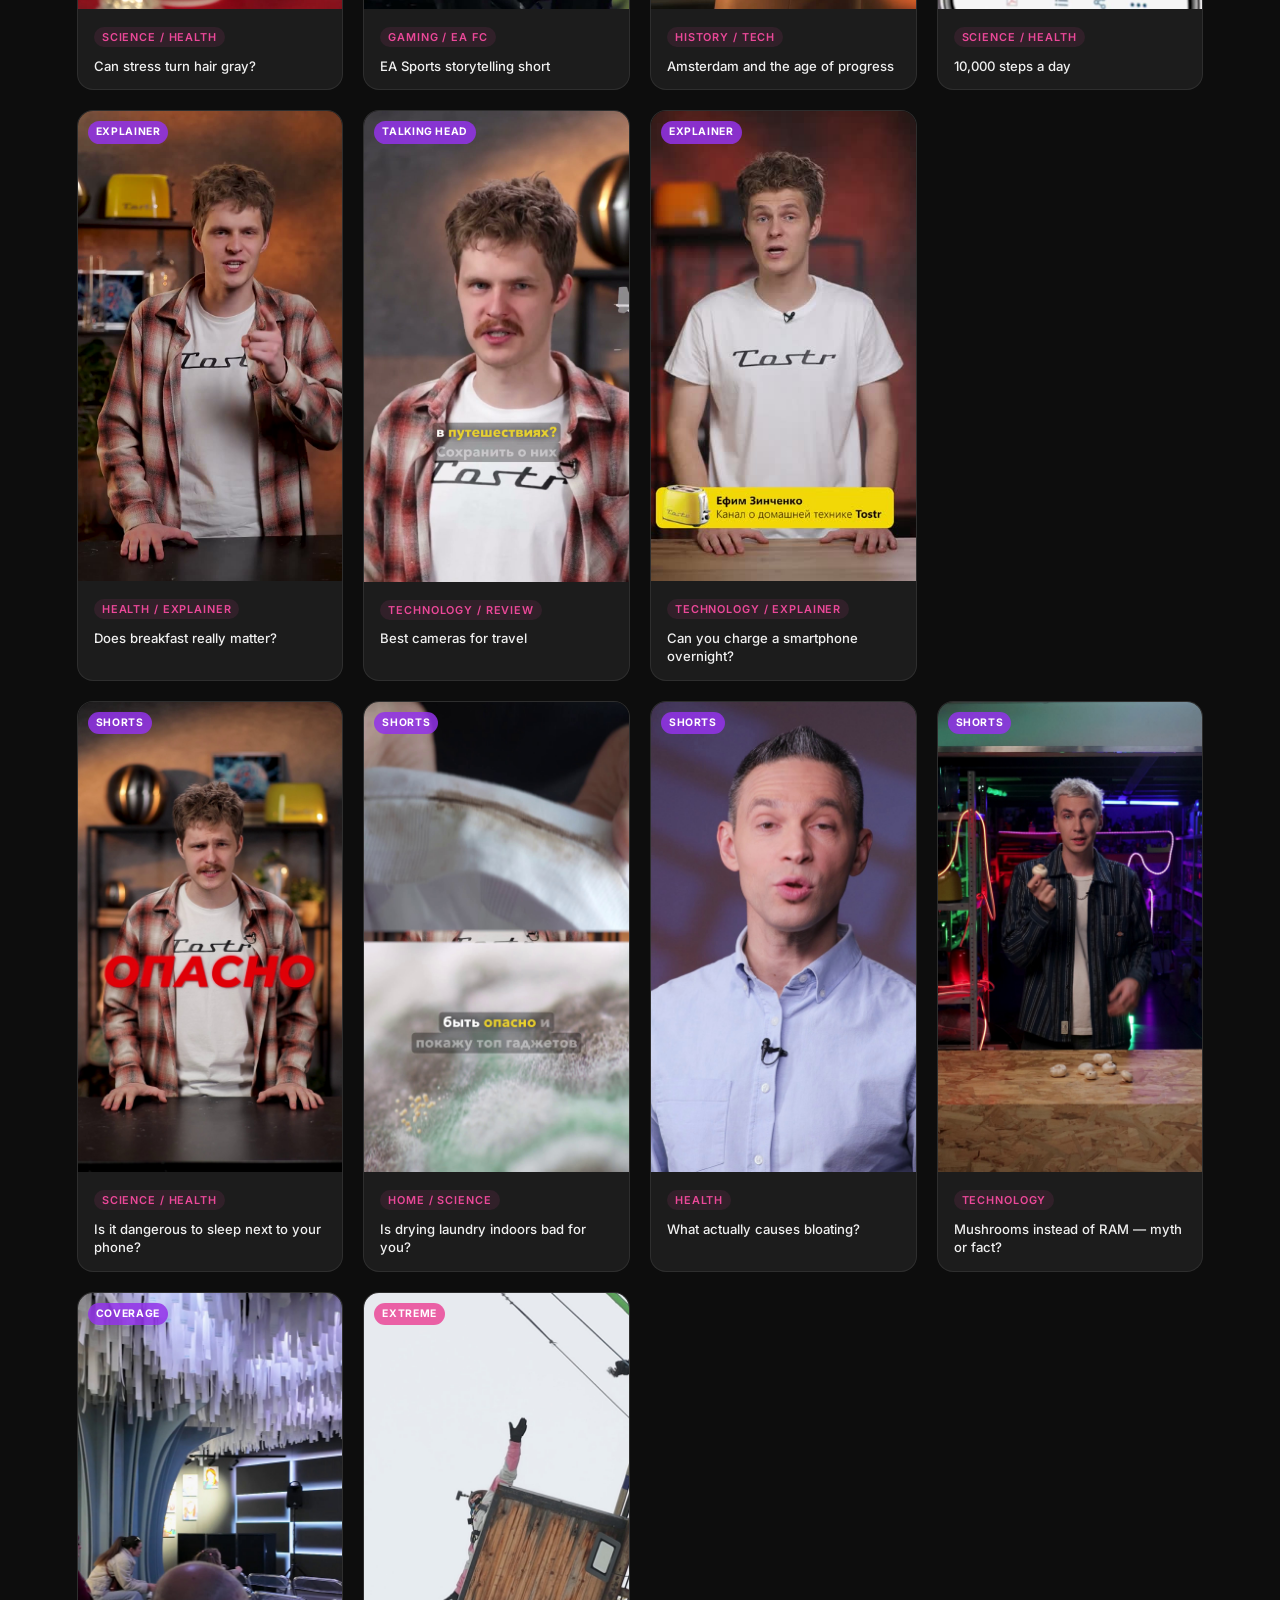
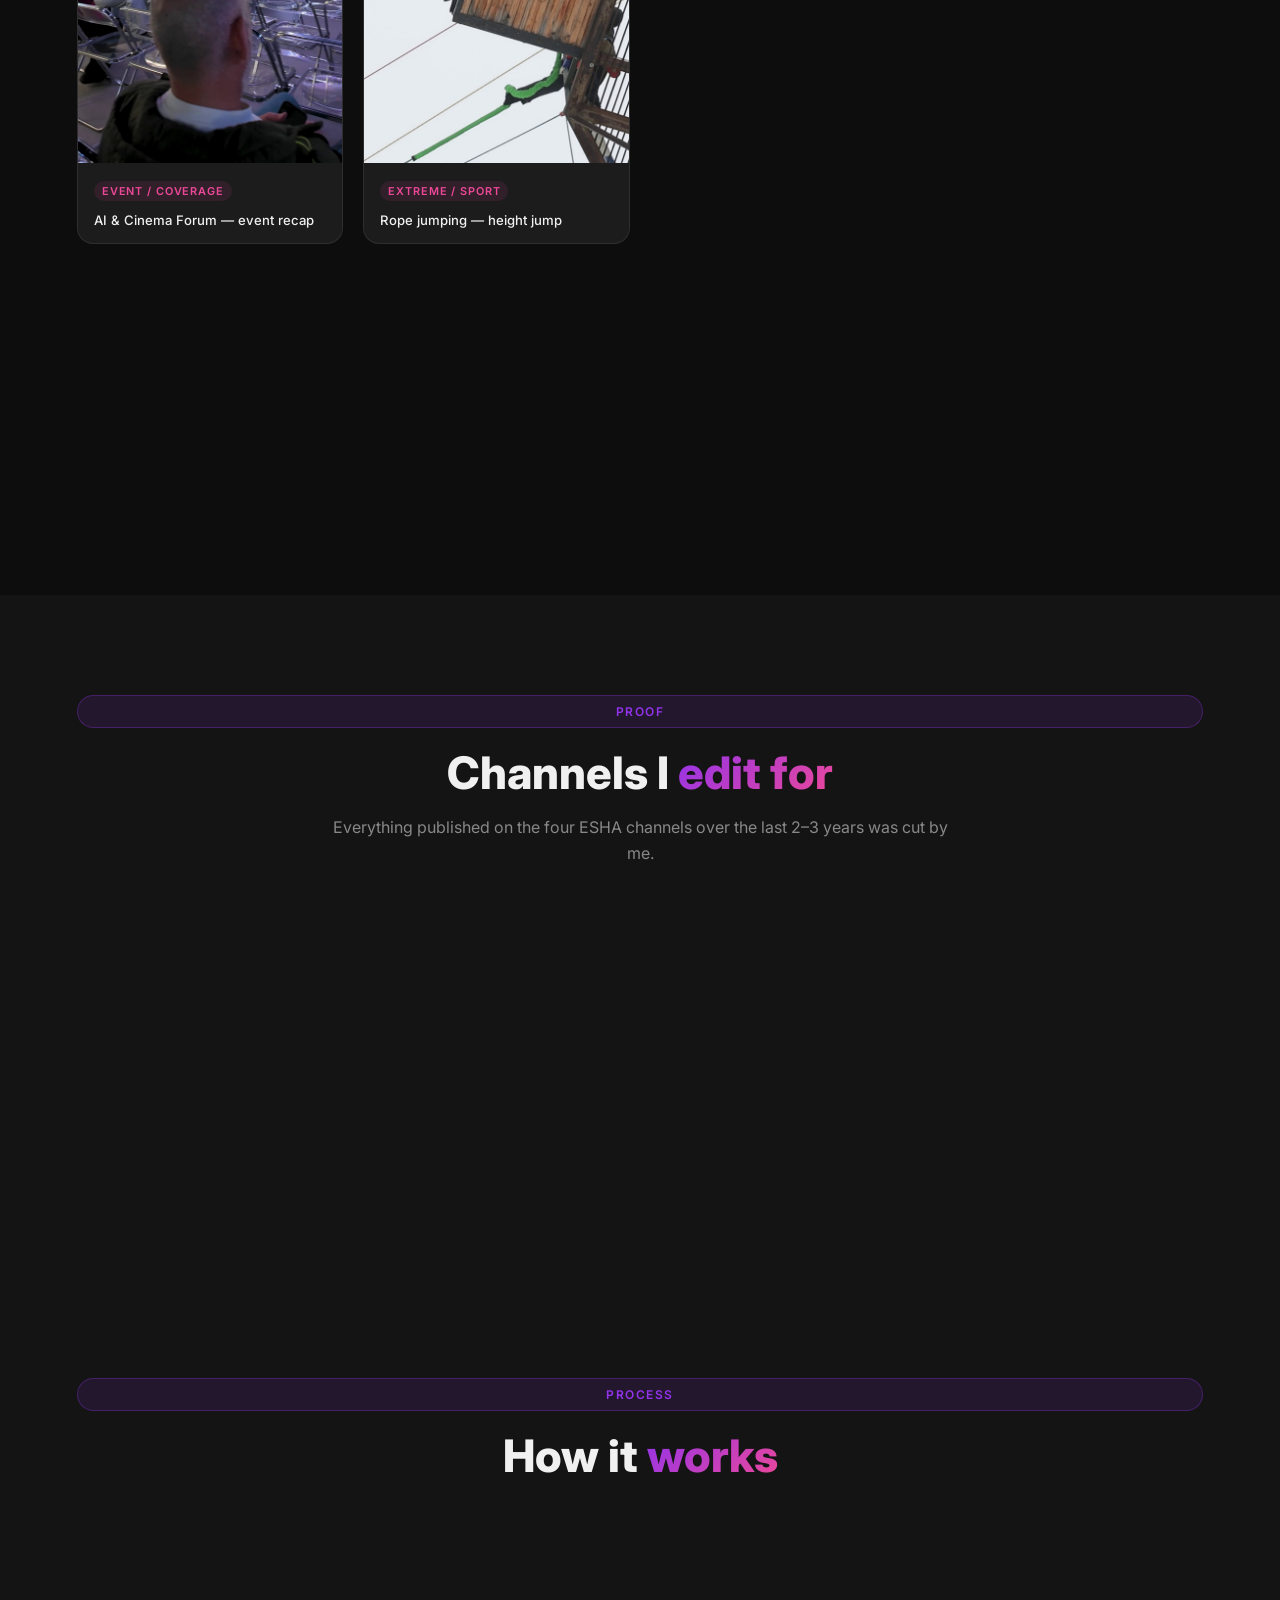
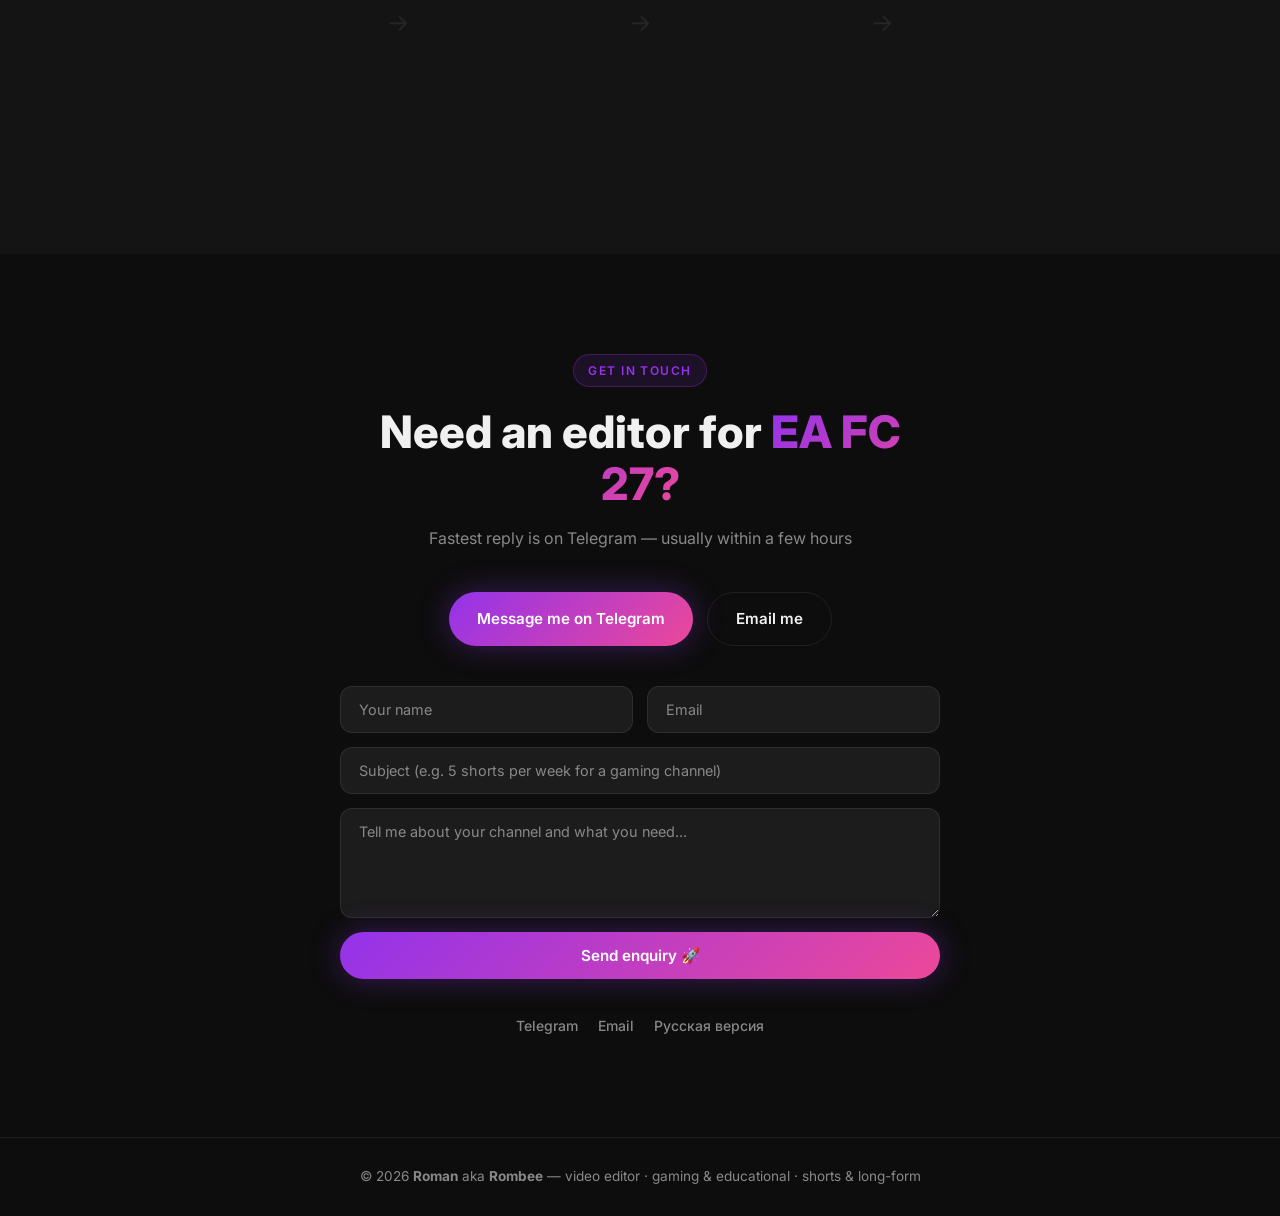
==== commit bab8481d: "Add Kurt EA storytelling short and Amsterdam history short Co-Authored-By: Claude Opus 5 (1M context" ====
--- a/en/index.html
+++ b/en/index.html
@@ -299,7 +299,31 @@
         </div>
       </div>
 
-            <div class="portfolio-card fade-in" data-type="shorts talking-head" data-video="../videos/steps_10k.mp4">
+                  <div class="portfolio-card fade-in" data-type="shorts gaming talking-head" data-video="../videos/kurt_ea_story.mp4">
+        <div class="portfolio-card__thumb">
+          <img src="../thumbnails/thumb_kurt_ea_story.jpg" alt="EA Sports storytelling short" />
+          <div class="portfolio-card__overlay"><span class="overlay-play">▶</span></div>
+          <span class="card-format card-format--vertical">Storytelling</span>
+        </div>
+        <div class="portfolio-card__info">
+          <span class="portfolio-card__tag">Gaming / EA FC</span>
+          <p>EA Sports storytelling short</p>
+        </div>
+      </div>
+
+      <div class="portfolio-card fade-in" data-type="shorts talking-head" data-video="../videos/amsterdam_history.mp4">
+        <div class="portfolio-card__thumb">
+          <img src="../thumbnails/thumb_amsterdam_history.jpg" alt="Amsterdam and the age of progress" />
+          <div class="portfolio-card__overlay"><span class="overlay-play">▶</span></div>
+          <span class="card-format card-format--vertical">Explainer</span>
+        </div>
+        <div class="portfolio-card__info">
+          <span class="portfolio-card__tag">History / Tech</span>
+          <p>Amsterdam and the age of progress</p>
+        </div>
+      </div>
+
+      <div class="portfolio-card fade-in" data-type="shorts talking-head" data-video="../videos/steps_10k.mp4">
         <div class="portfolio-card__thumb">
           <img src="../thumbnails/thumb_steps_10k.jpg" alt="10,000 steps a day" />
           <div class="portfolio-card__overlay"><span class="overlay-play">▶</span></div>
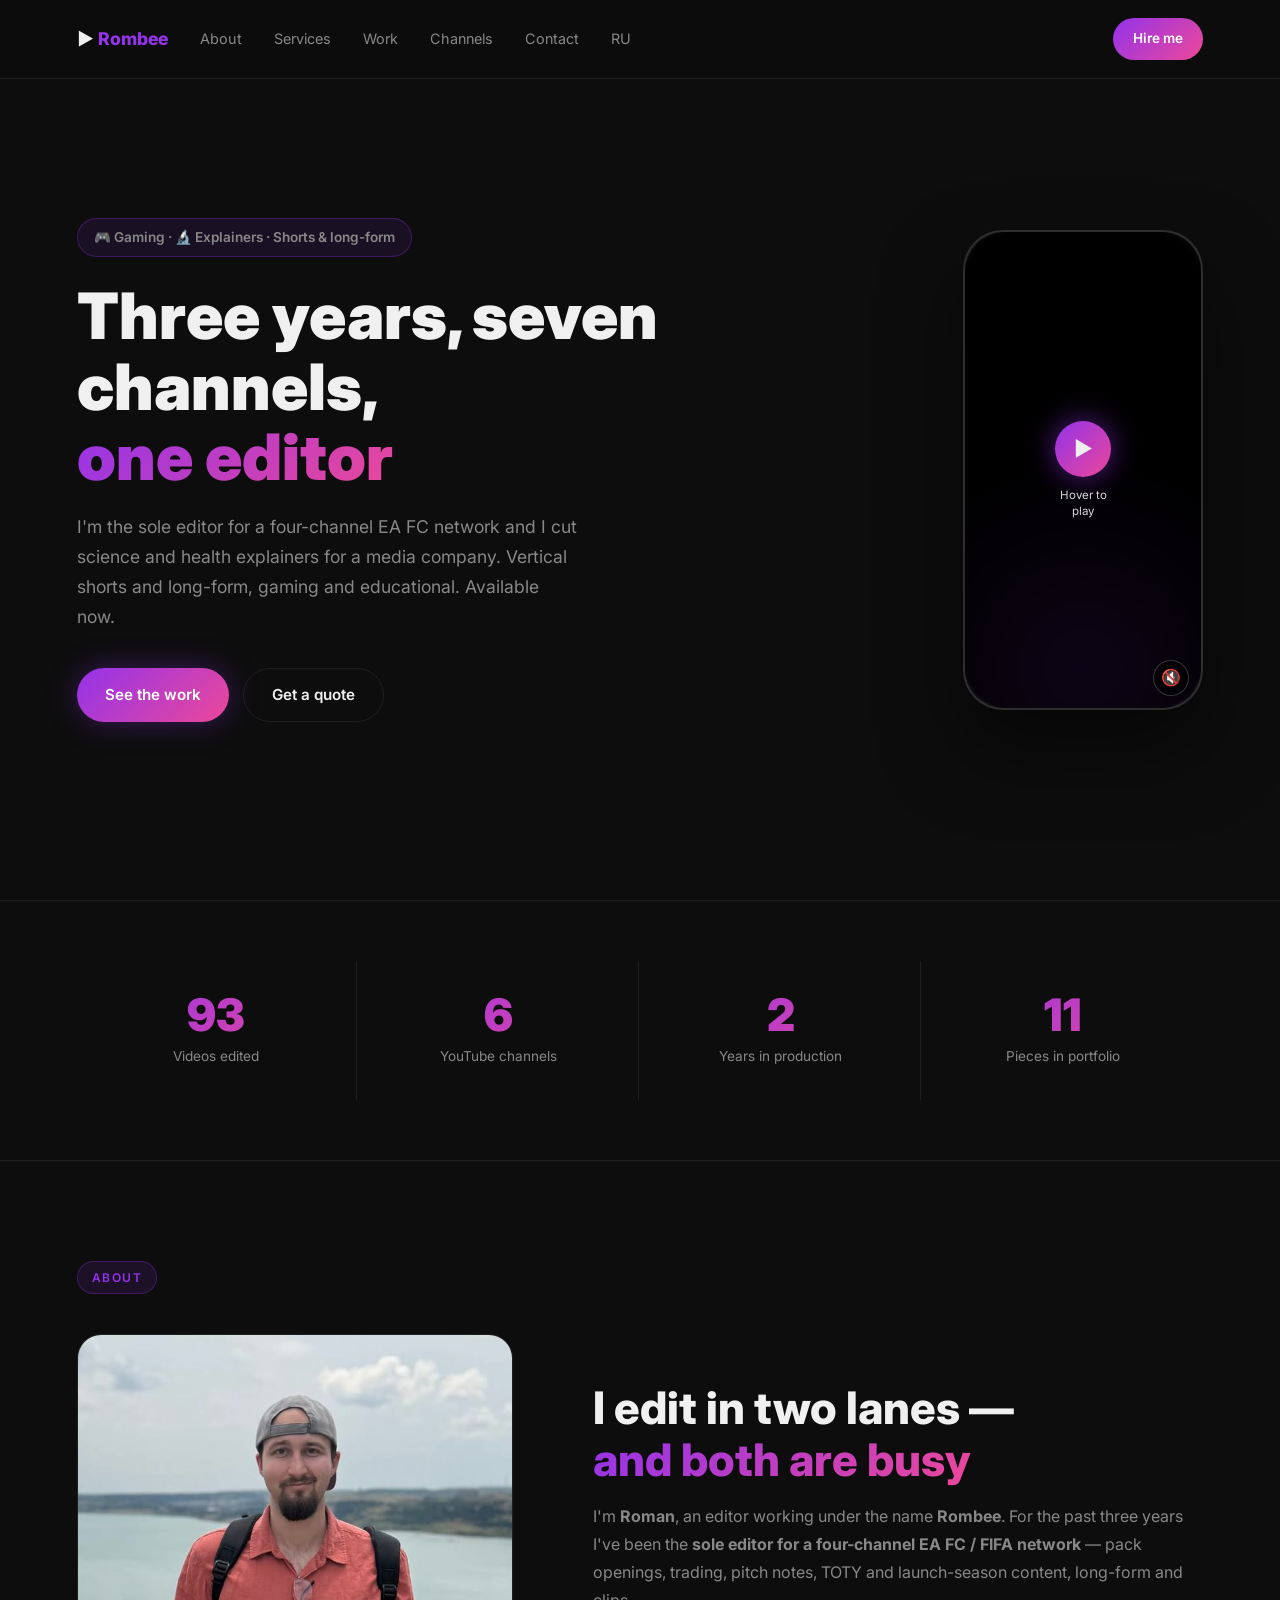
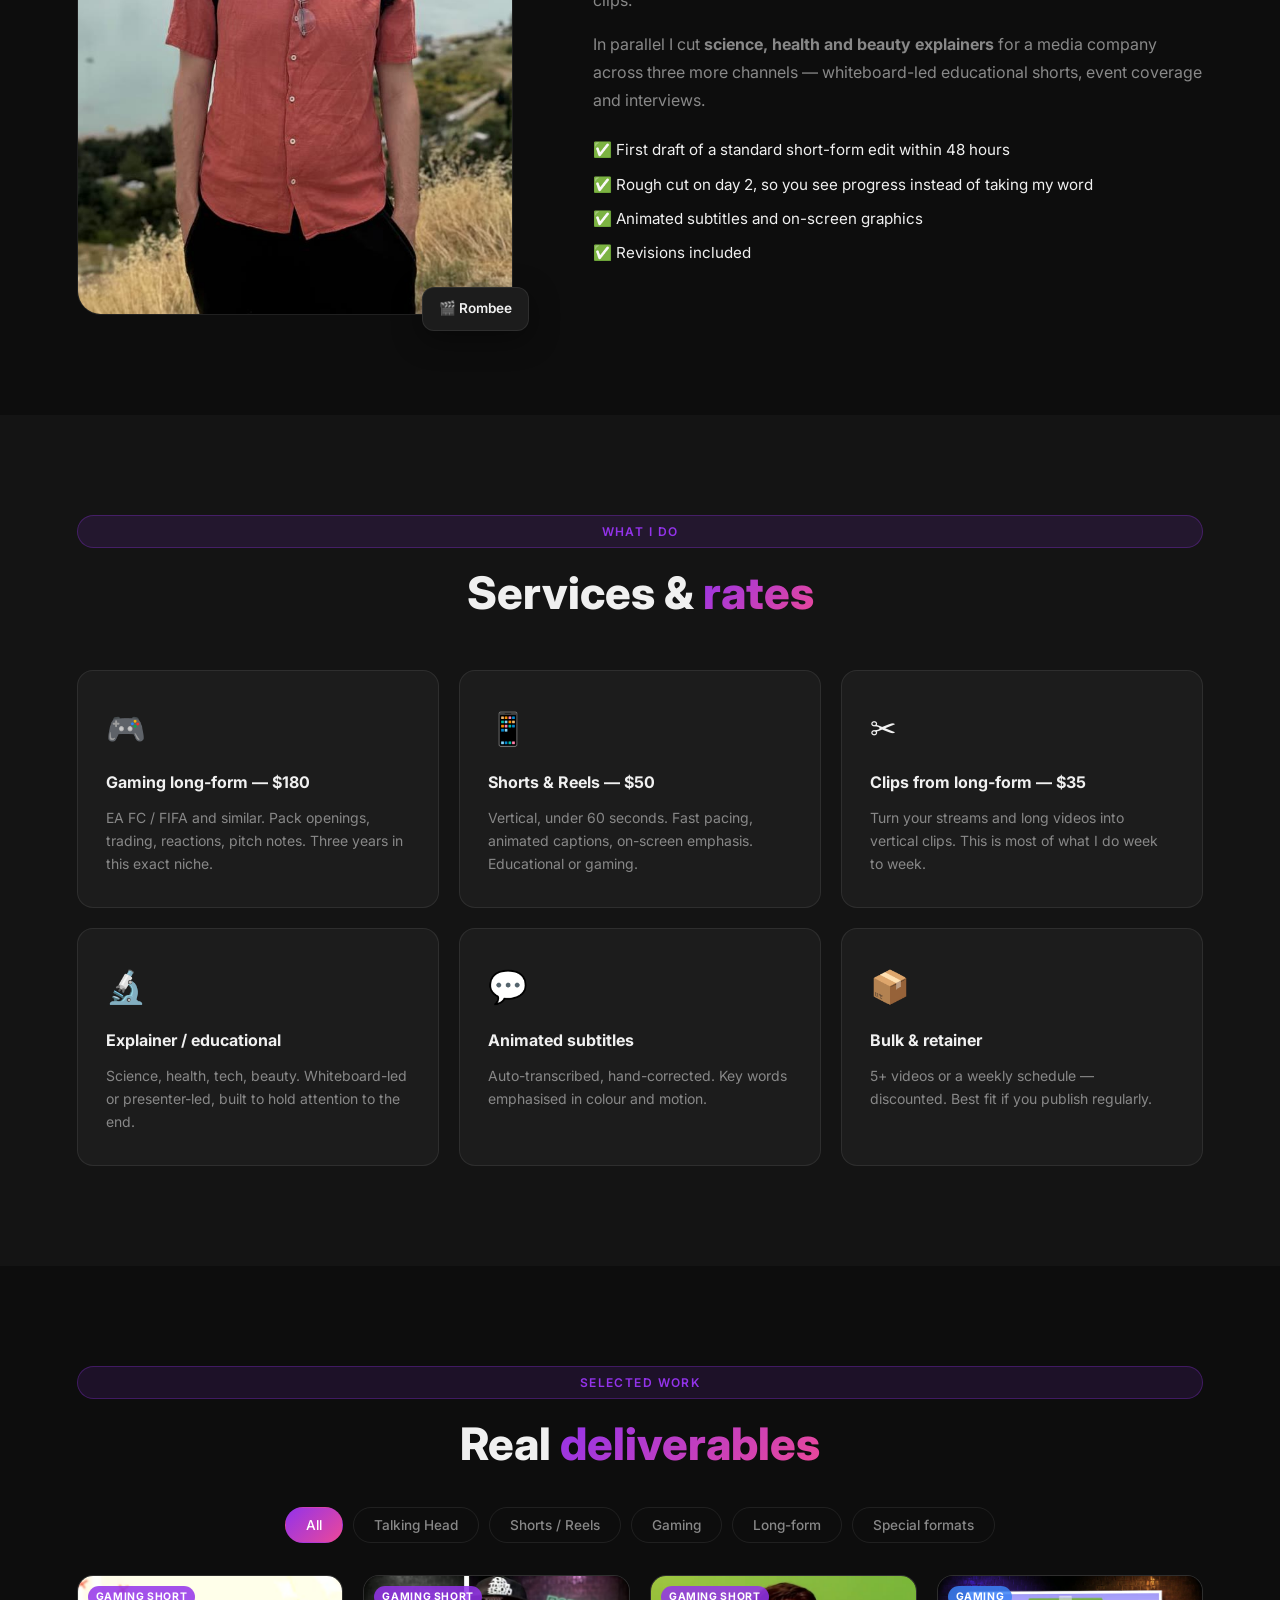
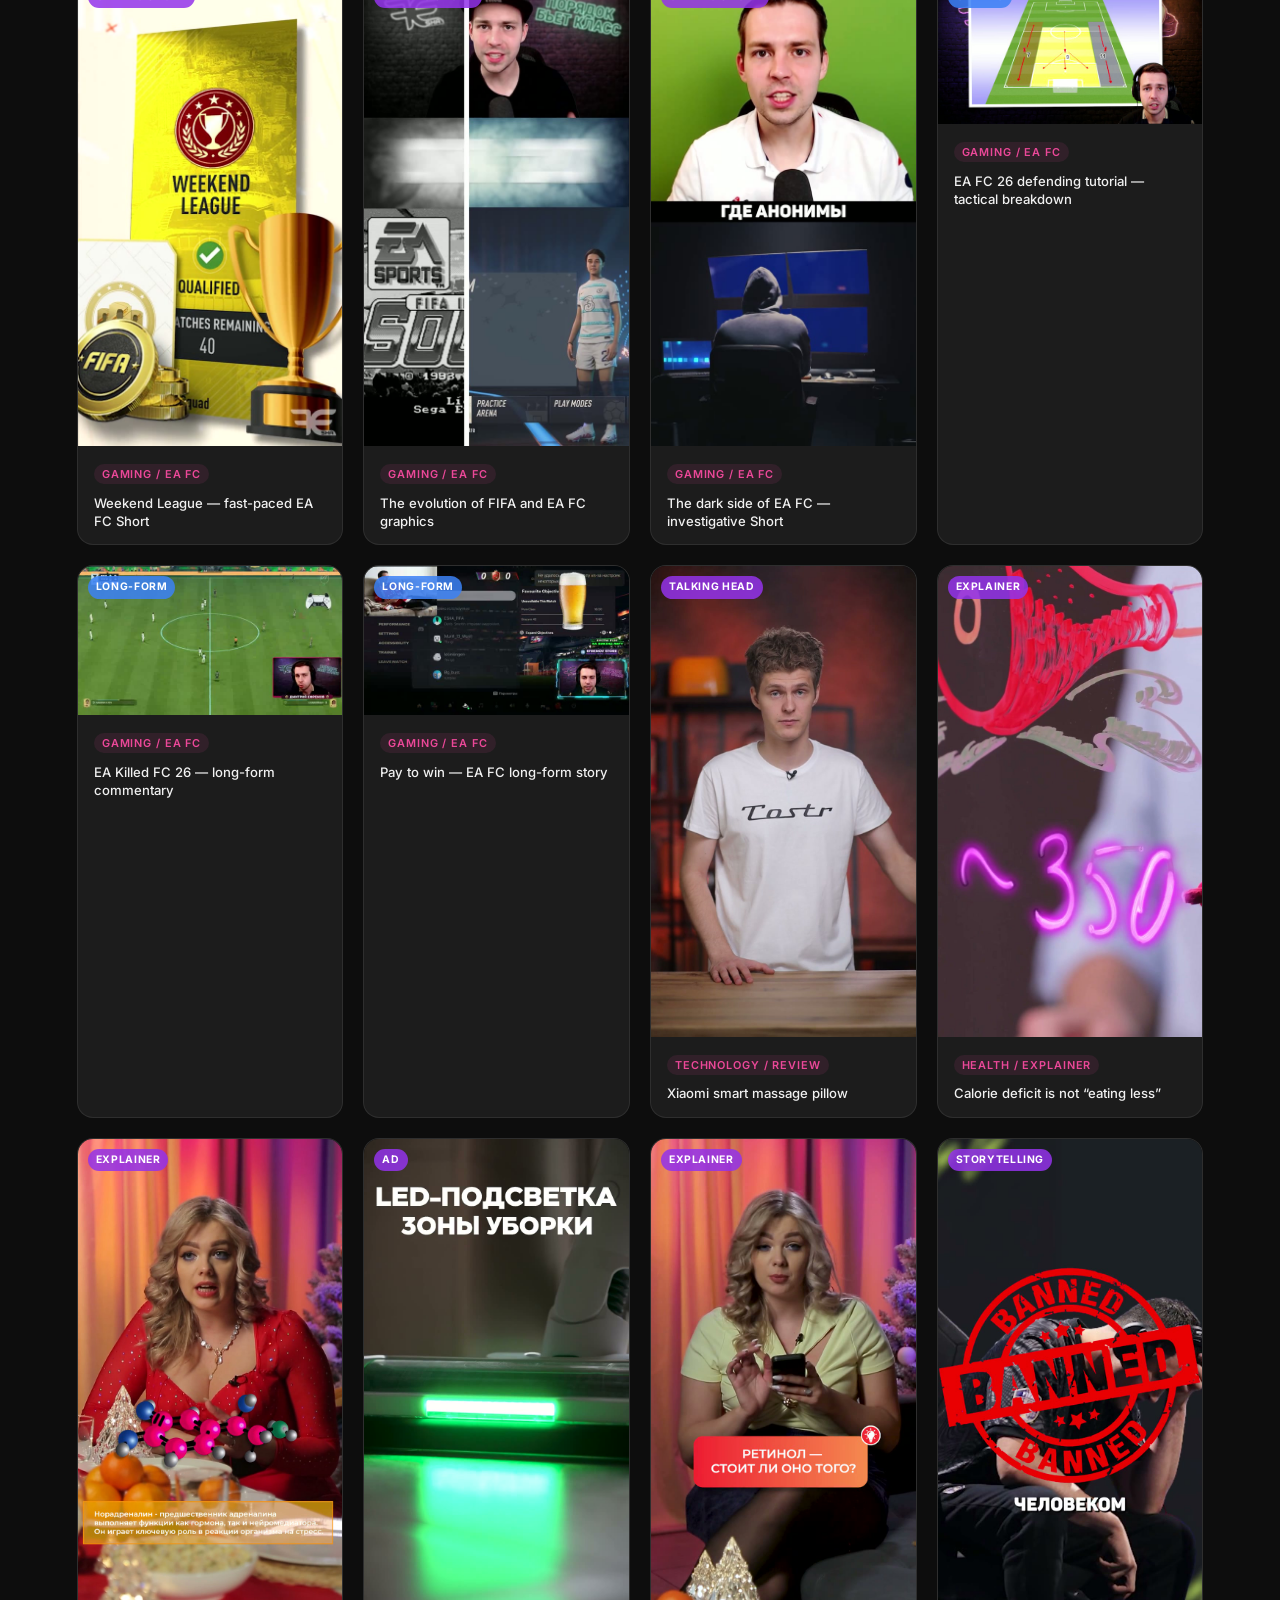
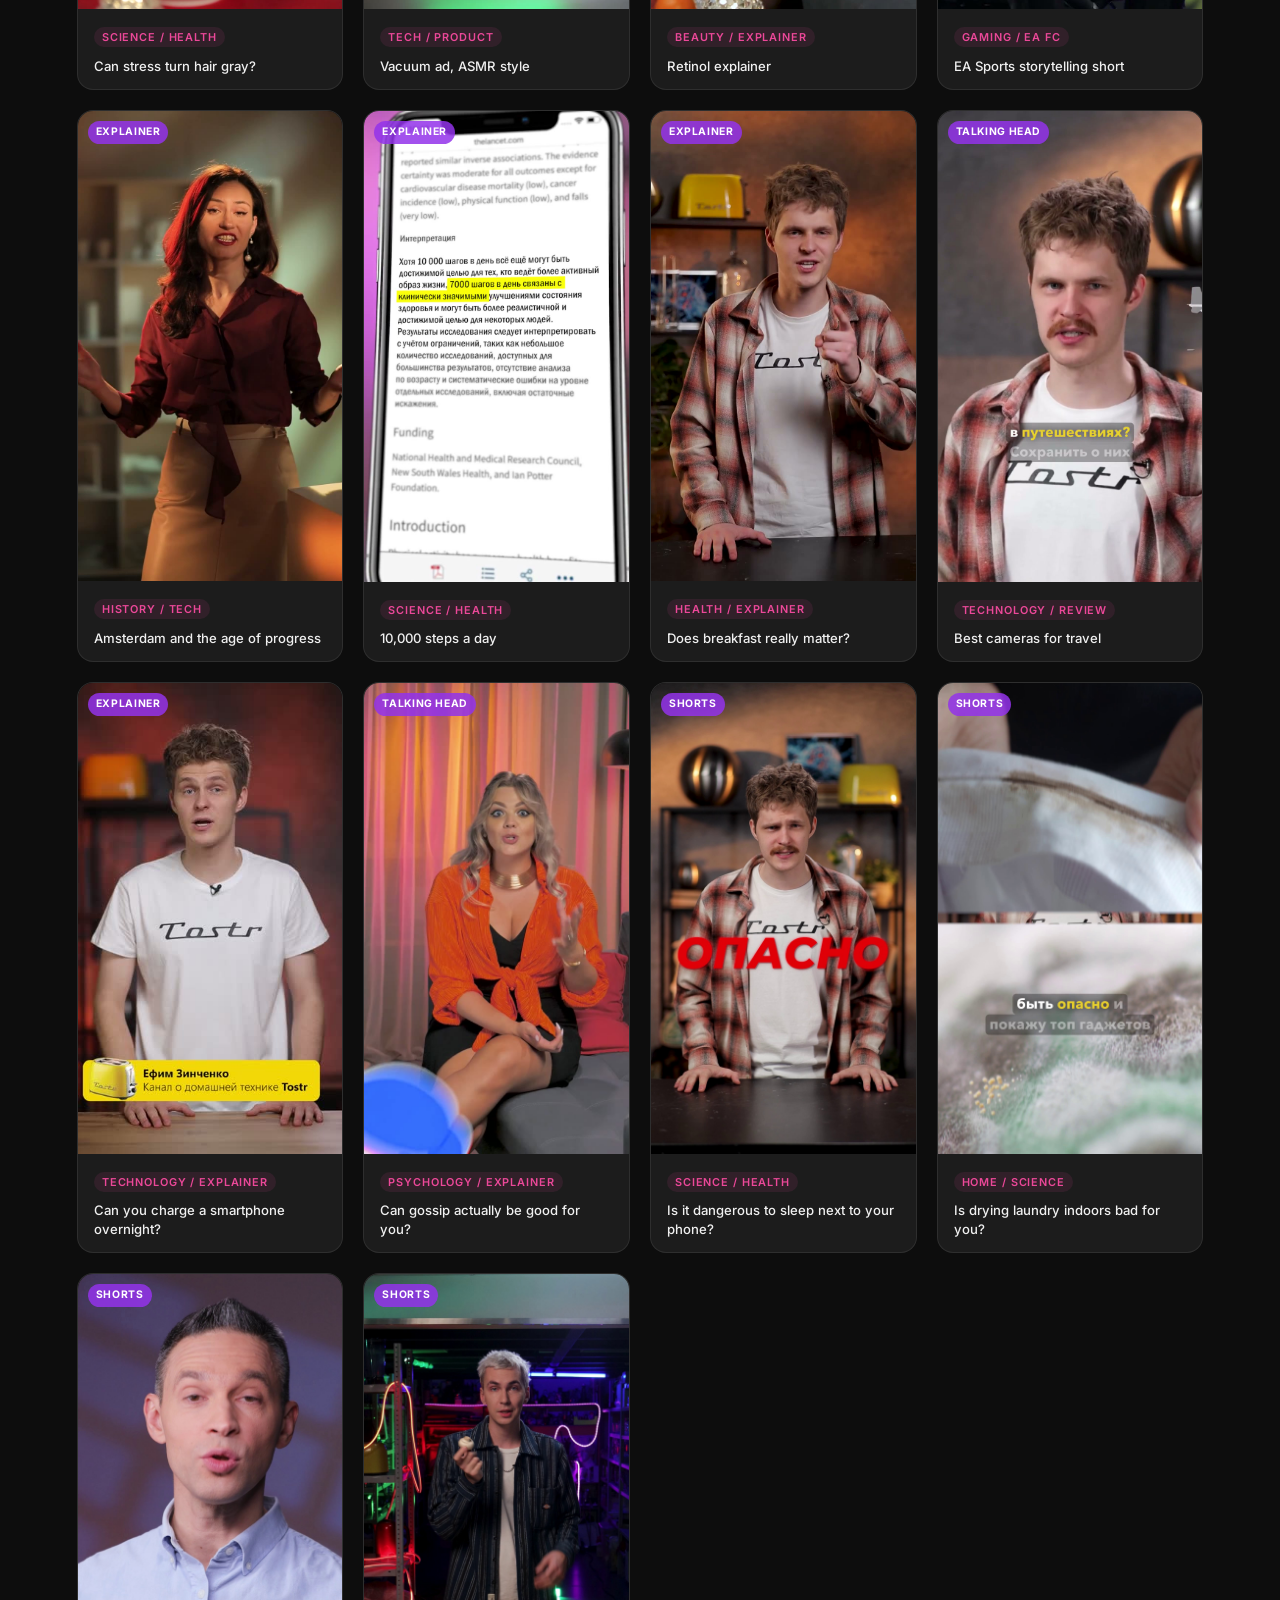
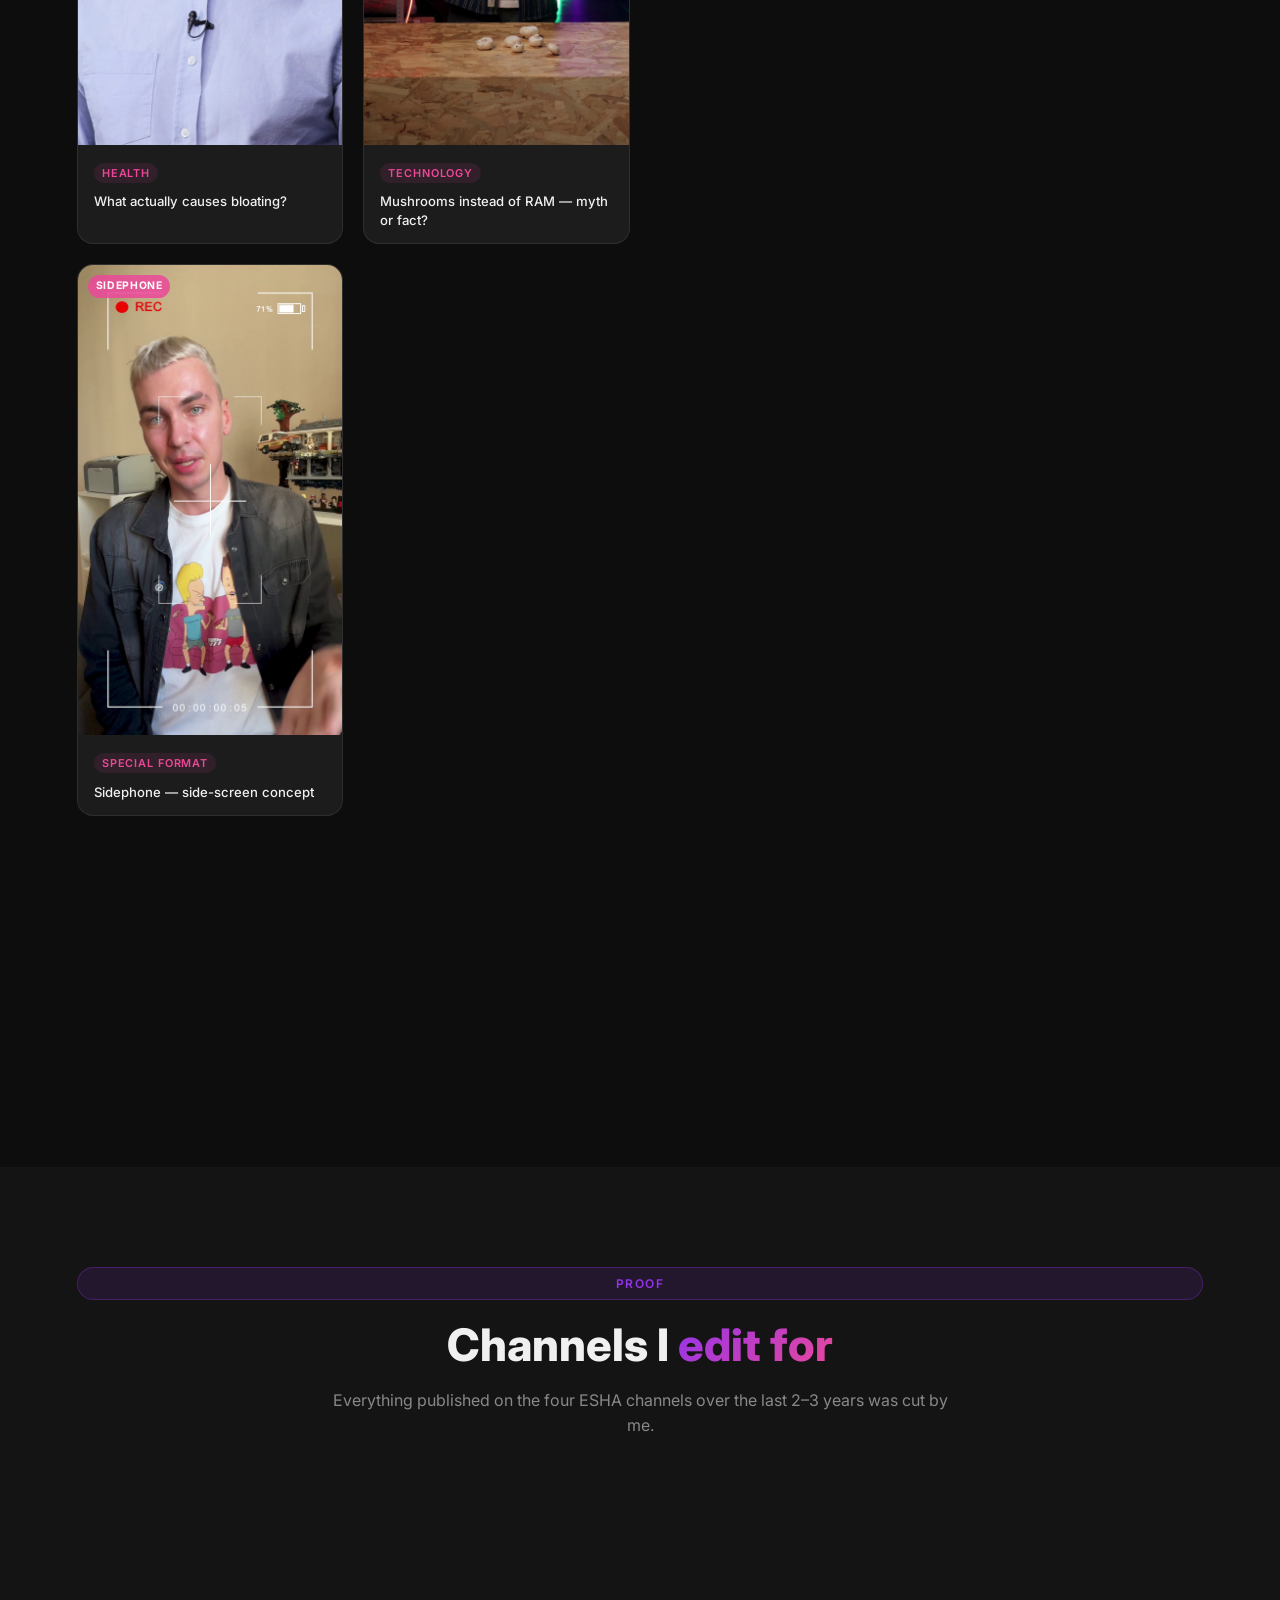
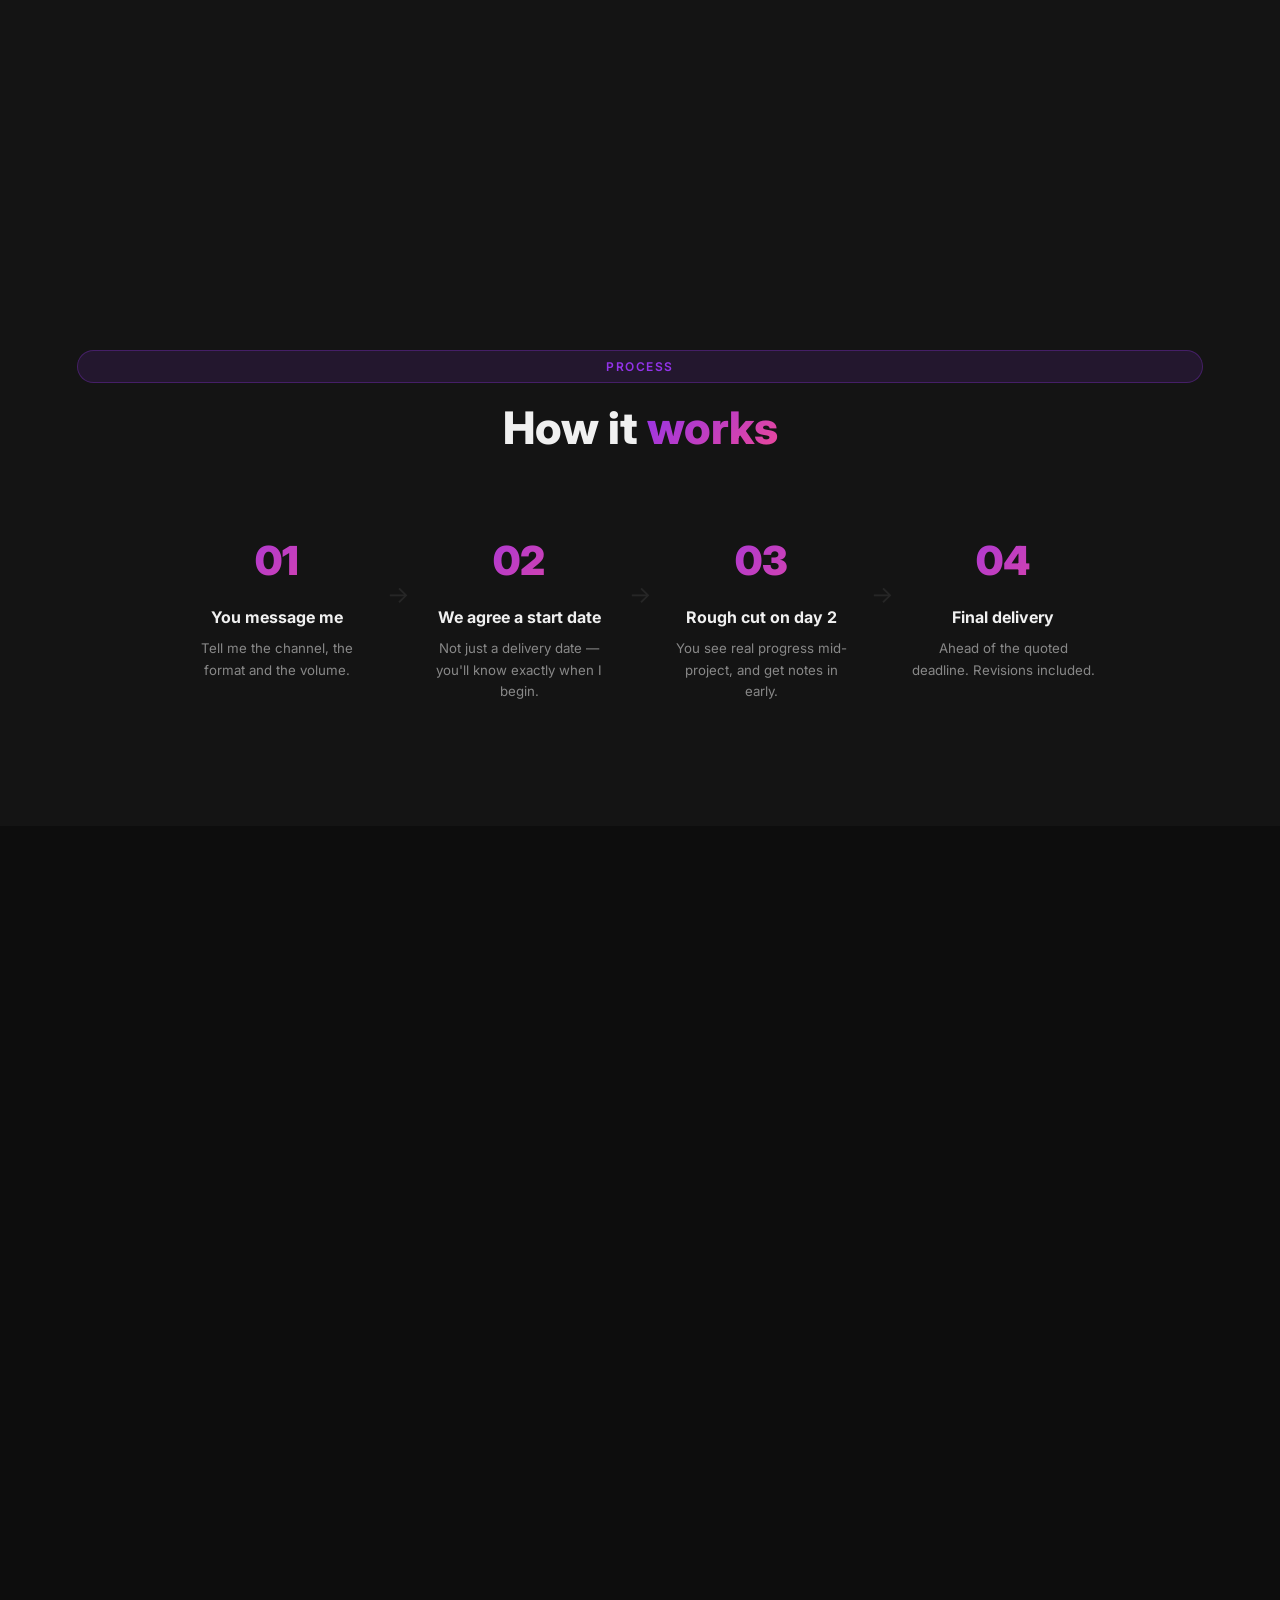
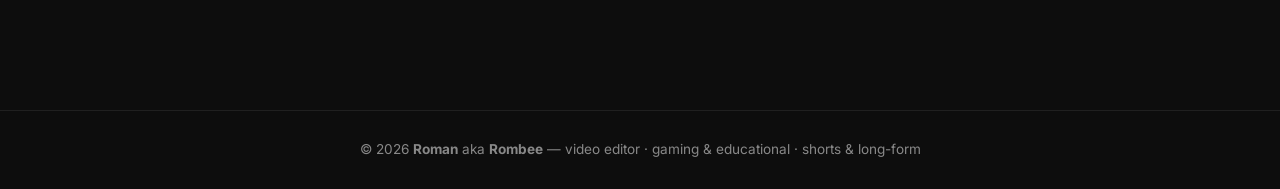
==== commit e7db77cc: "Add vacuum ASMR ad and retinol explainer samples Co-Authored-By: Claude Opus 5 (1M context) <noreply" ====
--- a/en/index.html
+++ b/en/index.html
@@ -299,7 +299,31 @@
         </div>
       </div>
 
-                  <div class="portfolio-card fade-in" data-type="shorts gaming talking-head" data-video="../videos/kurt_ea_story.mp4">
+                        <div class="portfolio-card fade-in" data-type="shorts" data-video="../videos/vacuum_asmr_ad.mp4">
+        <div class="portfolio-card__thumb">
+          <img src="../thumbnails/thumb_vacuum_asmr_ad.jpg" alt="Vacuum ad, ASMR style" />
+          <div class="portfolio-card__overlay"><span class="overlay-play">▶</span></div>
+          <span class="card-format card-format--vertical">Ad</span>
+        </div>
+        <div class="portfolio-card__info">
+          <span class="portfolio-card__tag">Tech / Product</span>
+          <p>Vacuum ad, ASMR style</p>
+        </div>
+      </div>
+
+      <div class="portfolio-card fade-in" data-type="shorts talking-head" data-video="../videos/retinol_explainer.mp4">
+        <div class="portfolio-card__thumb">
+          <img src="../thumbnails/thumb_retinol_explainer.jpg" alt="Retinol explainer" />
+          <div class="portfolio-card__overlay"><span class="overlay-play">▶</span></div>
+          <span class="card-format card-format--vertical">Explainer</span>
+        </div>
+        <div class="portfolio-card__info">
+          <span class="portfolio-card__tag">Beauty / Explainer</span>
+          <p>Retinol explainer</p>
+        </div>
+      </div>
+
+      <div class="portfolio-card fade-in" data-type="shorts gaming talking-head" data-video="../videos/kurt_ea_story.mp4">
         <div class="portfolio-card__thumb">
           <img src="../thumbnails/thumb_kurt_ea_story.jpg" alt="EA Sports storytelling short" />
           <div class="portfolio-card__overlay"><span class="overlay-play">▶</span></div>
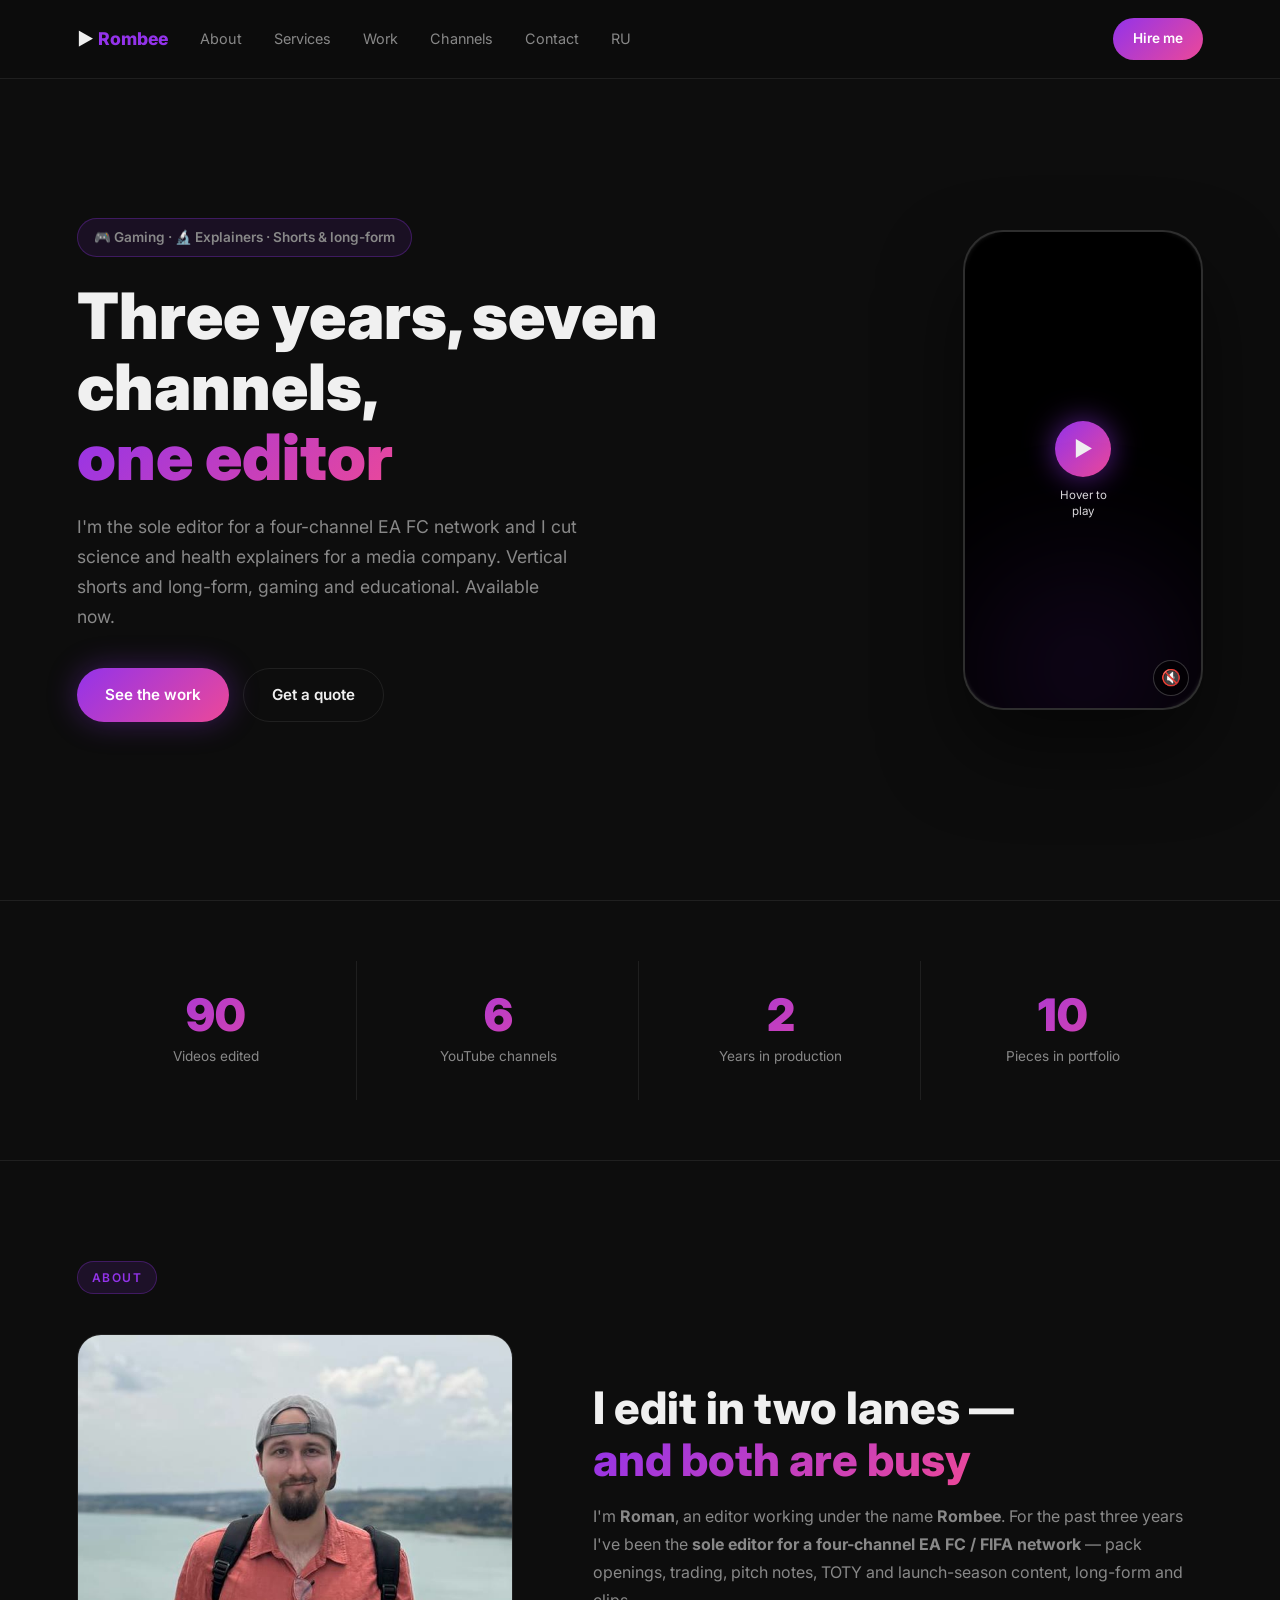
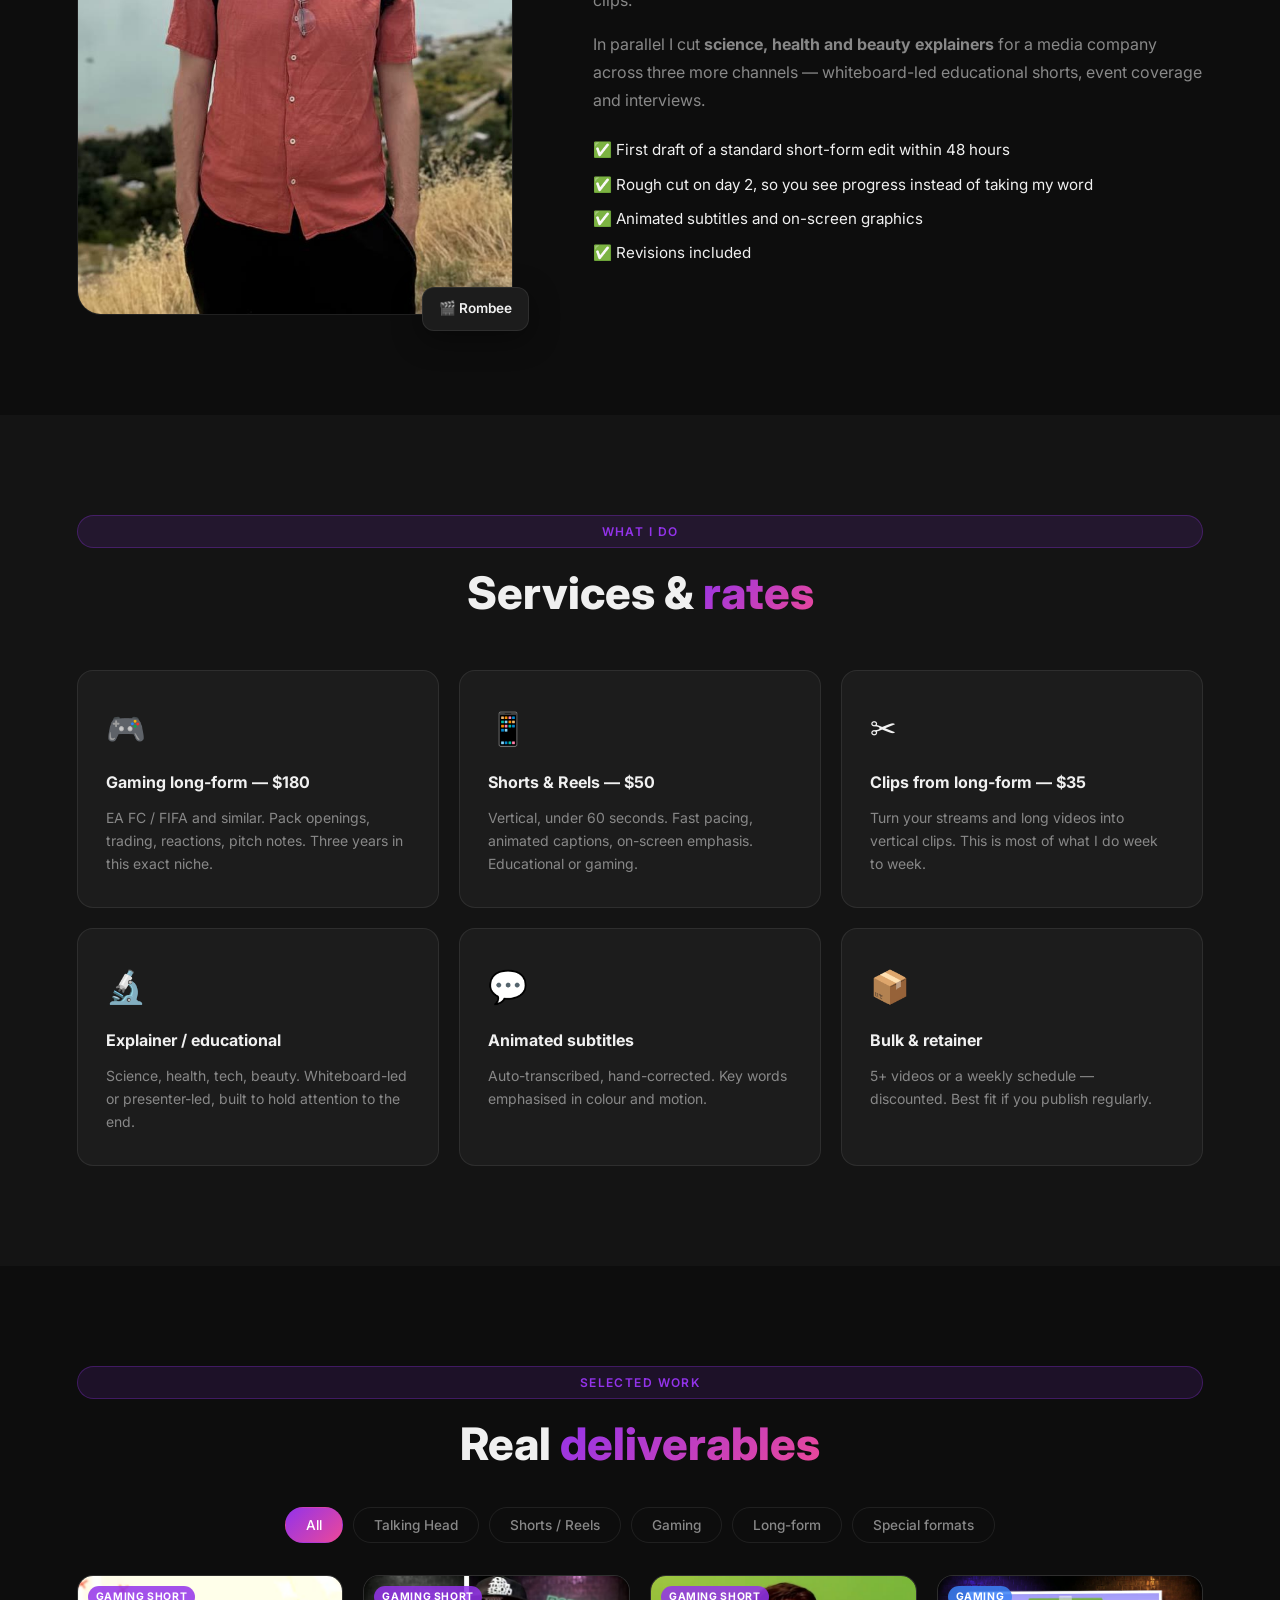
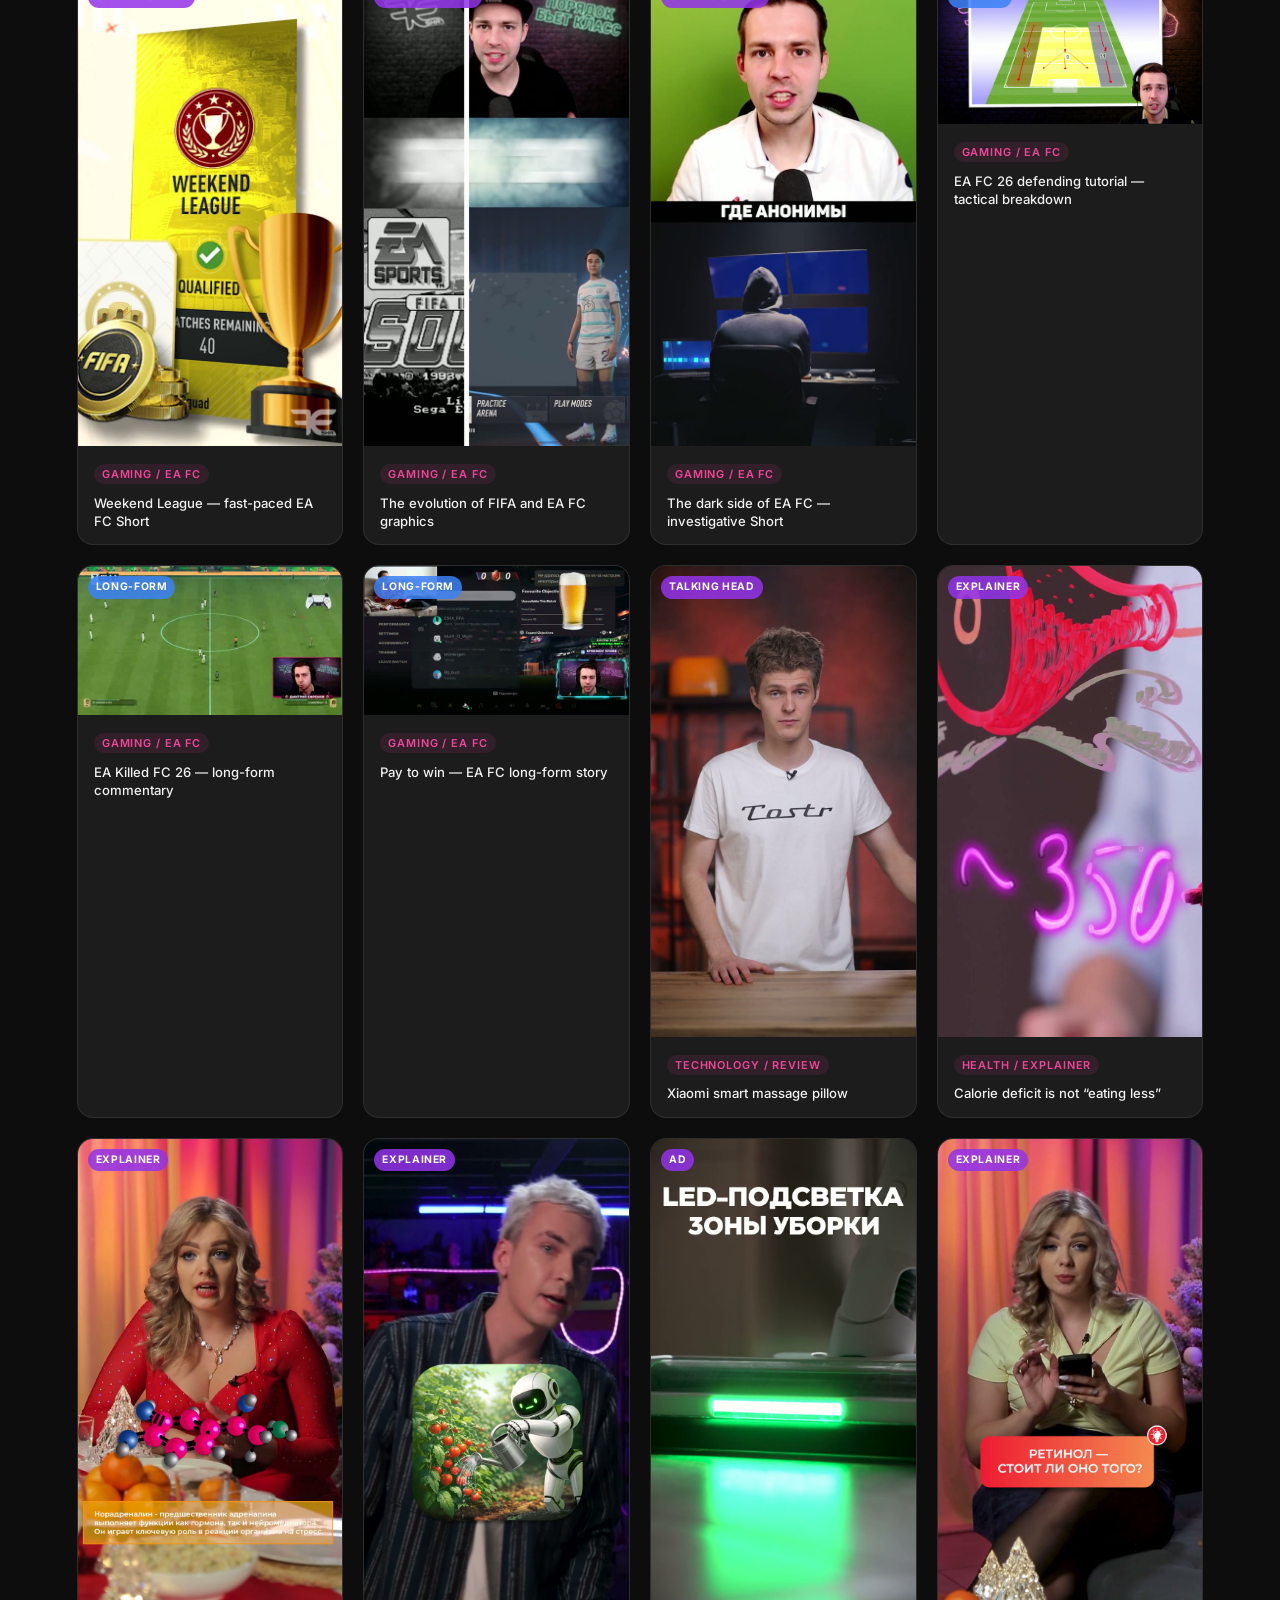
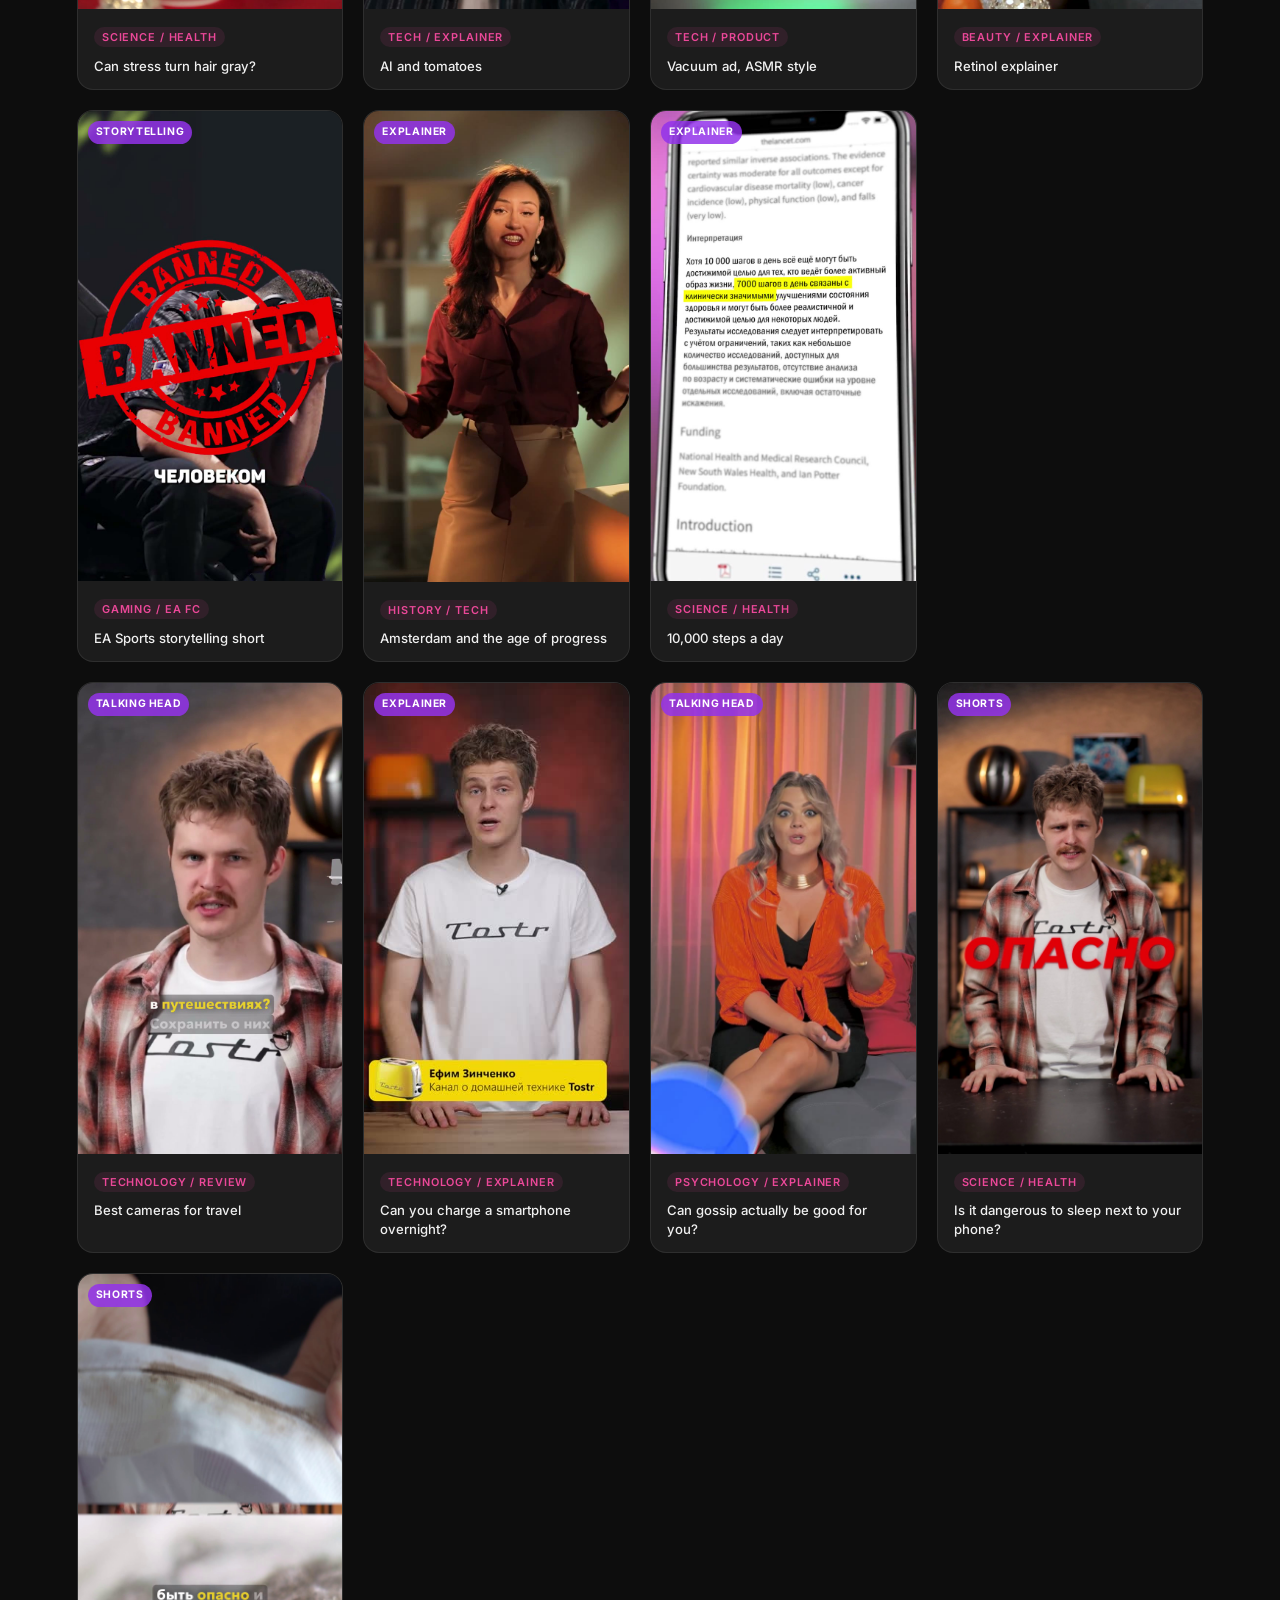
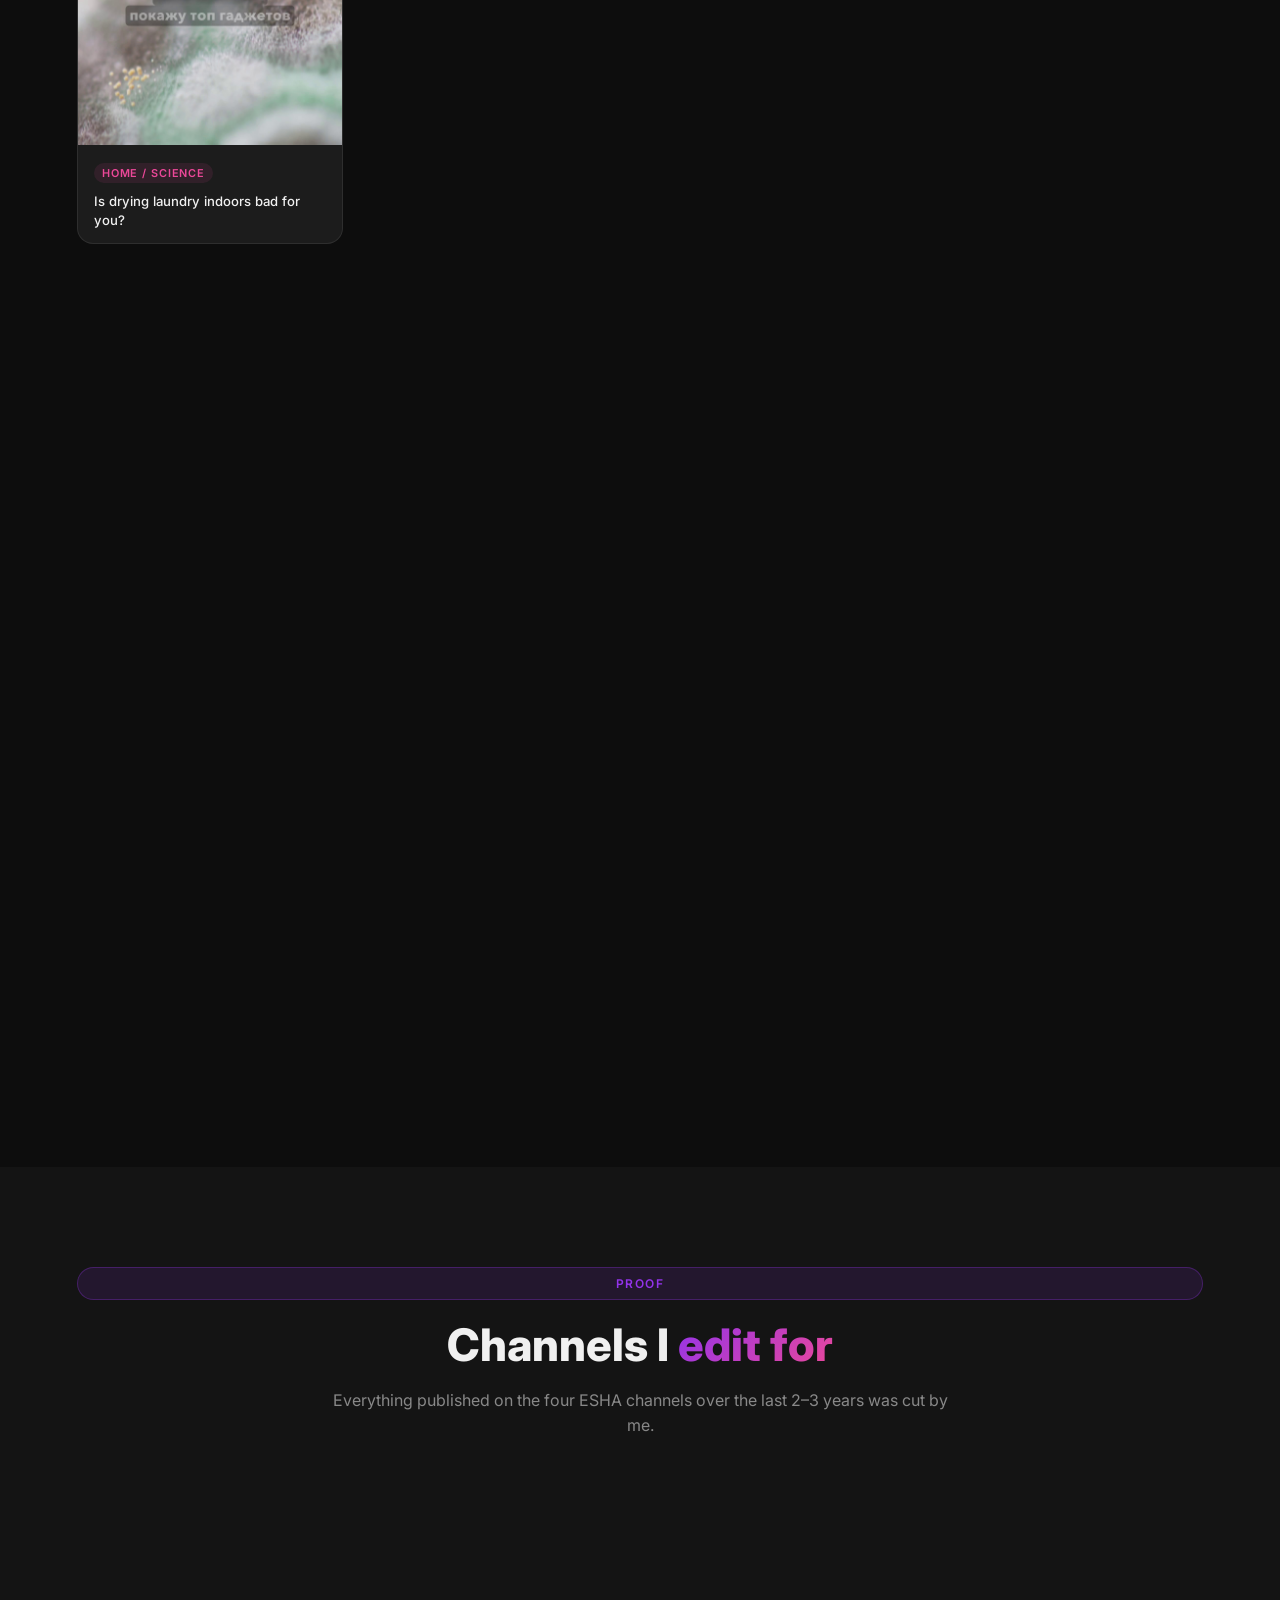
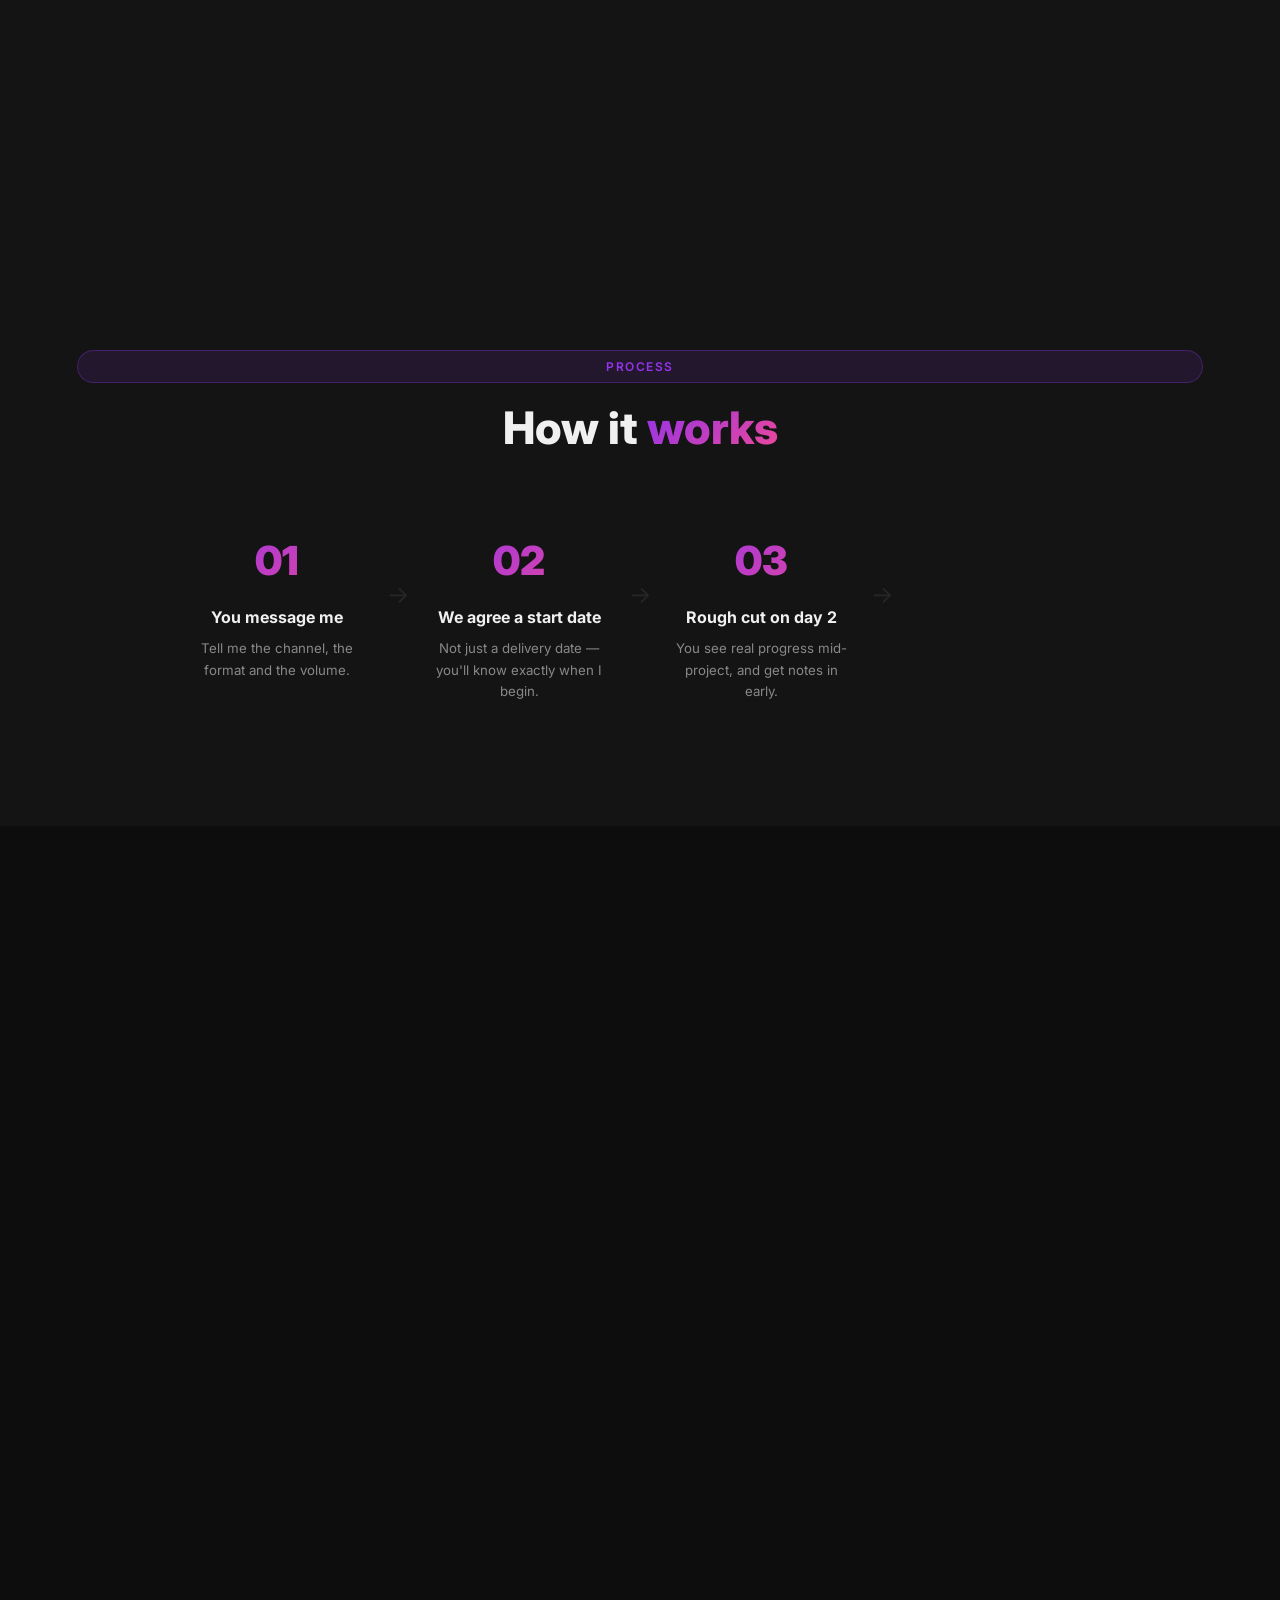
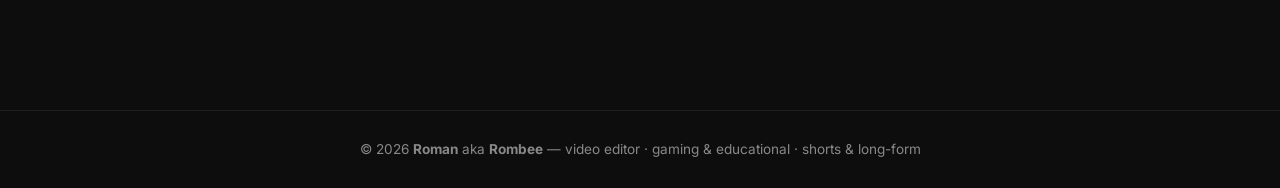
==== commit 808ab3d4: "Add AI tomatoes explainer sample Co-Authored-By: Claude Opus 5 (1M context) <noreply@anthropic.com>" ====
--- a/en/index.html
+++ b/en/index.html
@@ -299,7 +299,19 @@
         </div>
       </div>
 
-                        <div class="portfolio-card fade-in" data-type="shorts" data-video="../videos/vacuum_asmr_ad.mp4">
+                              <div class="portfolio-card fade-in" data-type="shorts talking-head" data-video="../videos/ai_tomatoes.mp4">
+        <div class="portfolio-card__thumb">
+          <img src="../thumbnails/thumb_ai_tomatoes.jpg" alt="AI and tomatoes" />
+          <div class="portfolio-card__overlay"><span class="overlay-play">▶</span></div>
+          <span class="card-format card-format--vertical">Explainer</span>
+        </div>
+        <div class="portfolio-card__info">
+          <span class="portfolio-card__tag">Tech / Explainer</span>
+          <p>AI and tomatoes</p>
+        </div>
+      </div>
+
+      <div class="portfolio-card fade-in" data-type="shorts" data-video="../videos/vacuum_asmr_ad.mp4">
         <div class="portfolio-card__thumb">
           <img src="../thumbnails/thumb_vacuum_asmr_ad.jpg" alt="Vacuum ad, ASMR style" />
           <div class="portfolio-card__overlay"><span class="overlay-play">▶</span></div>
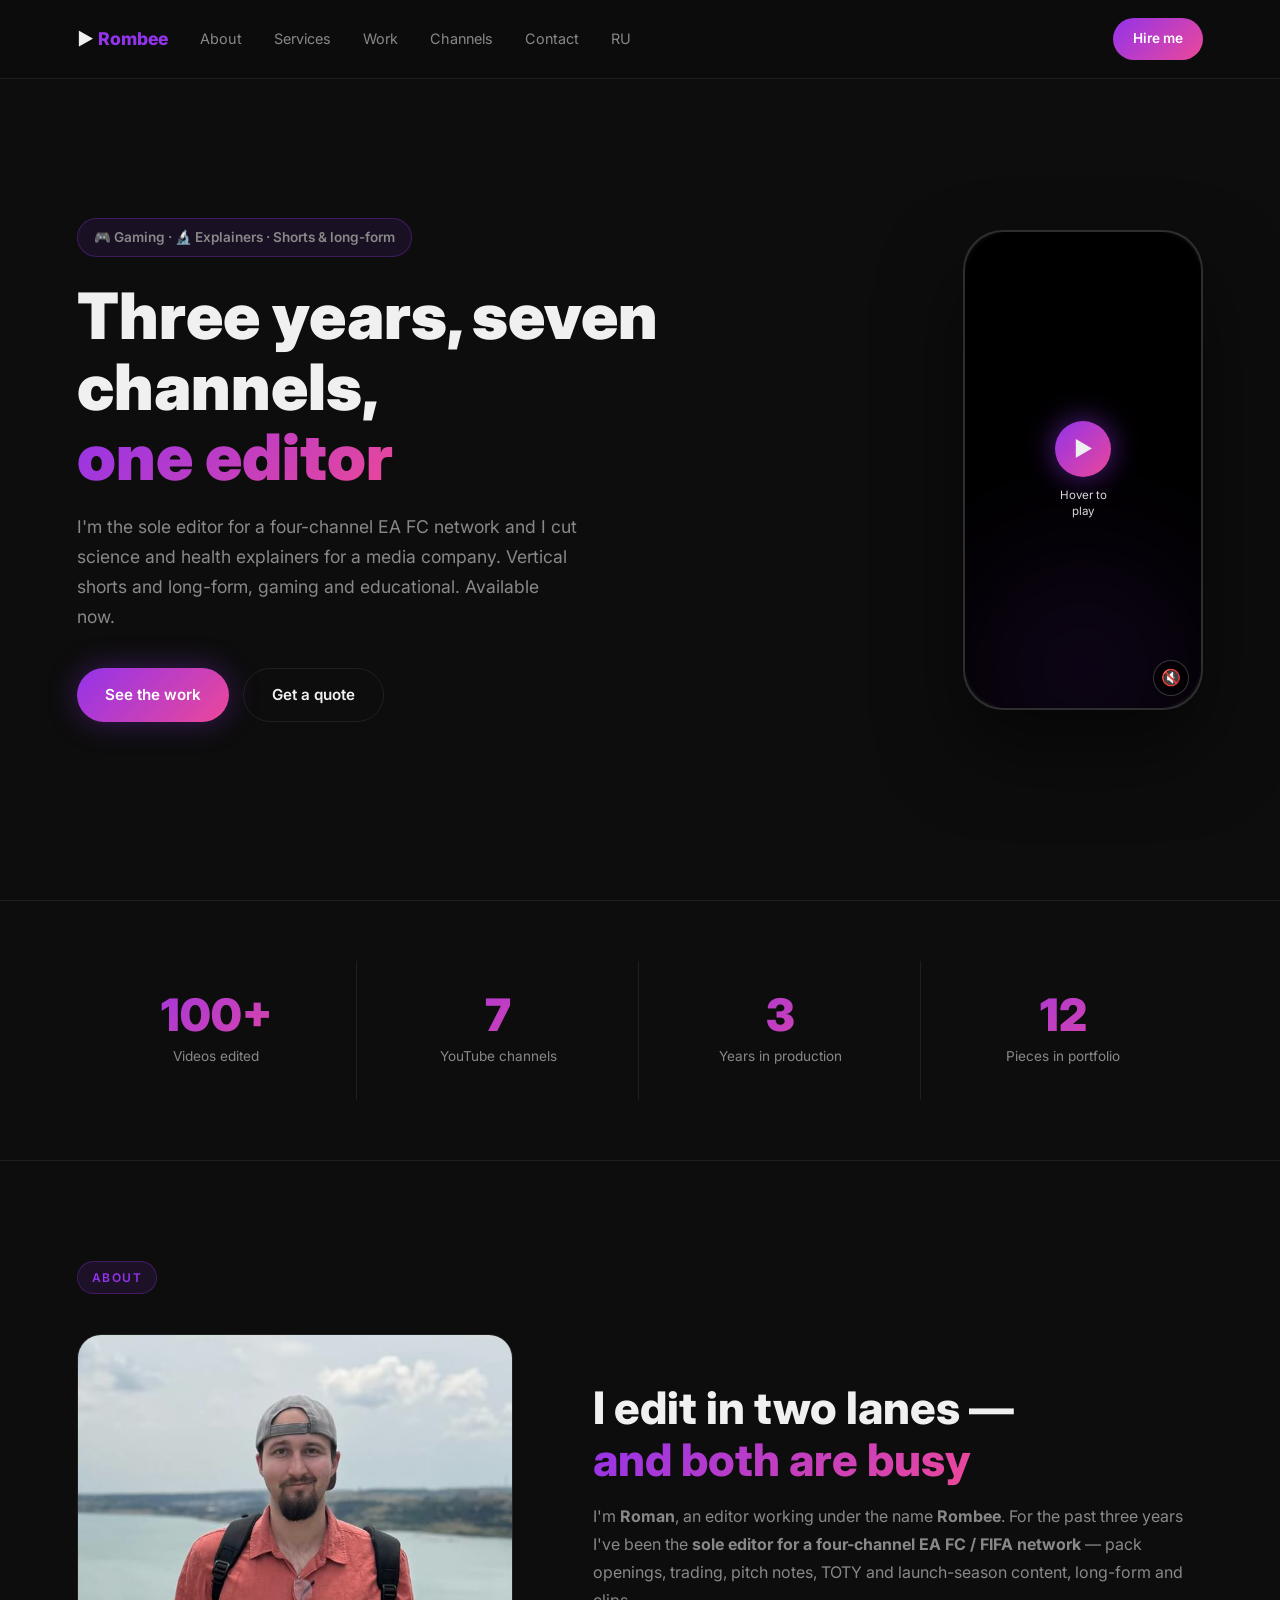
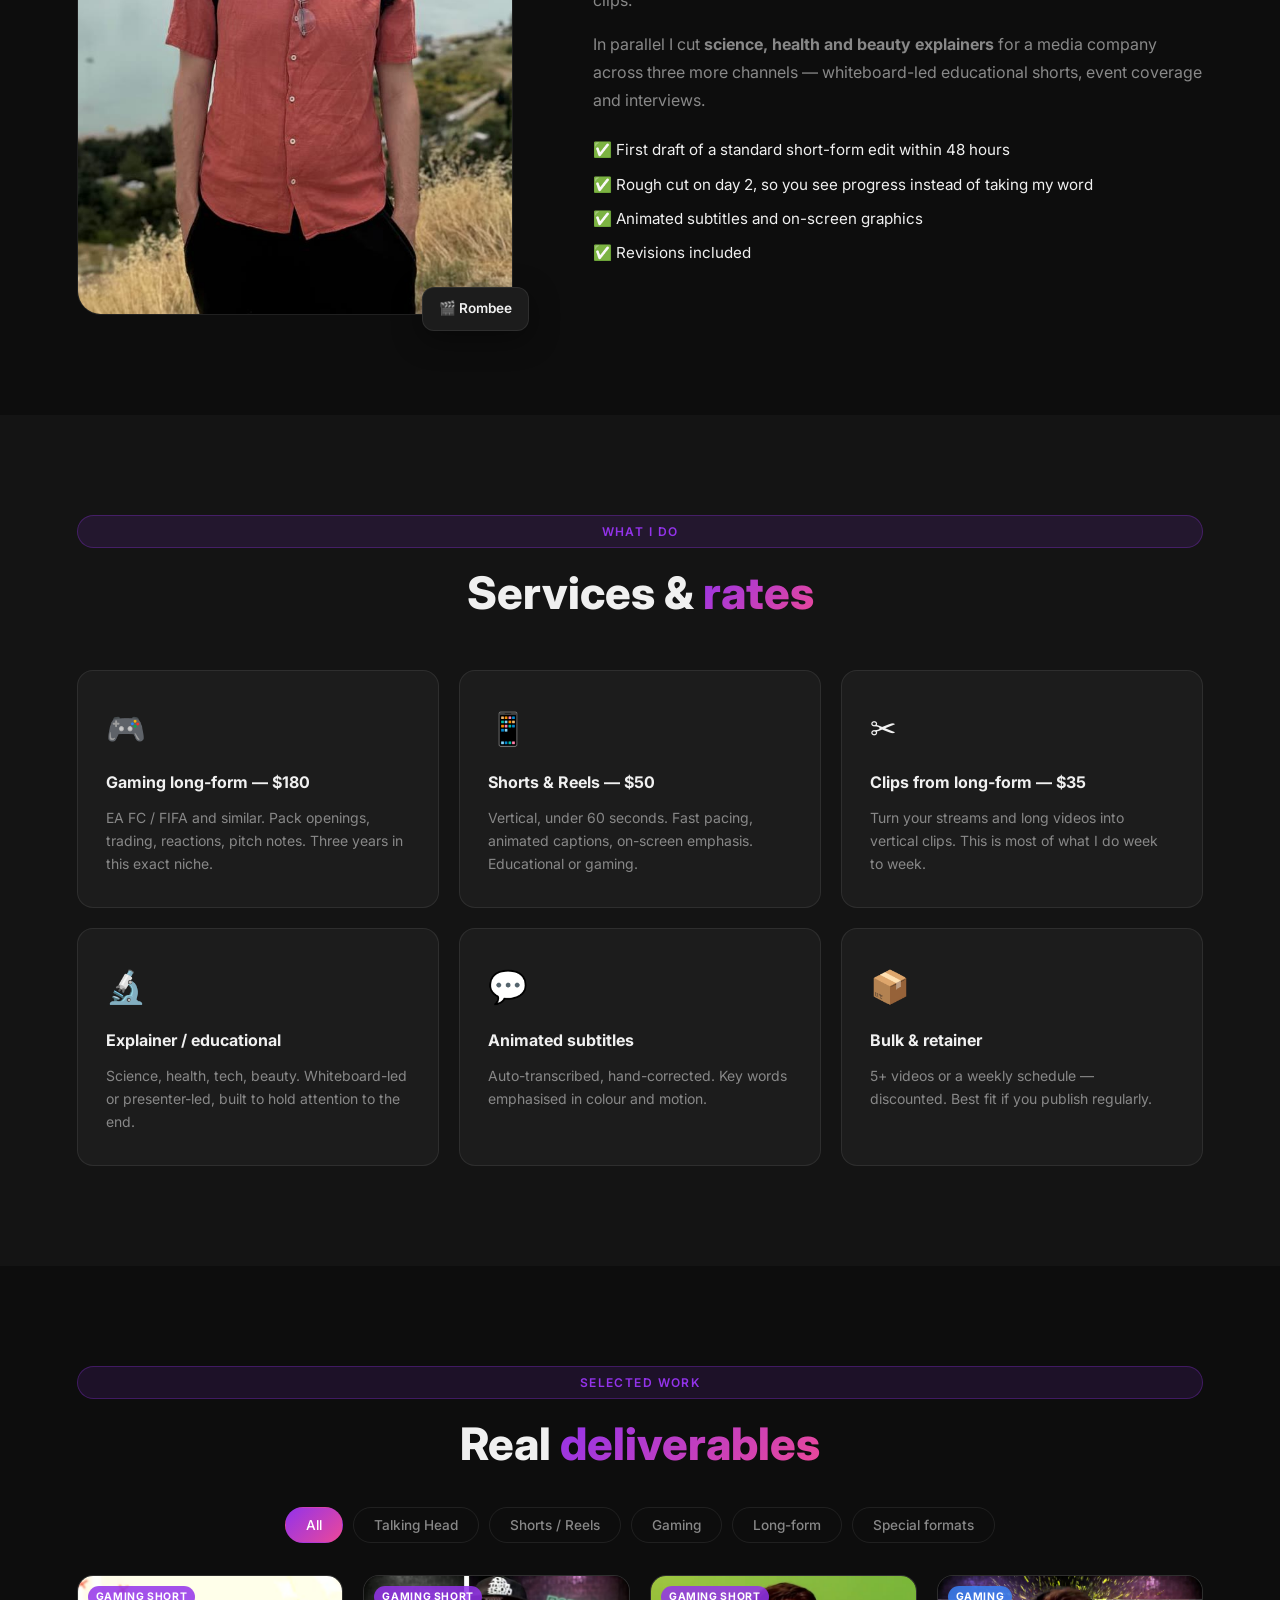
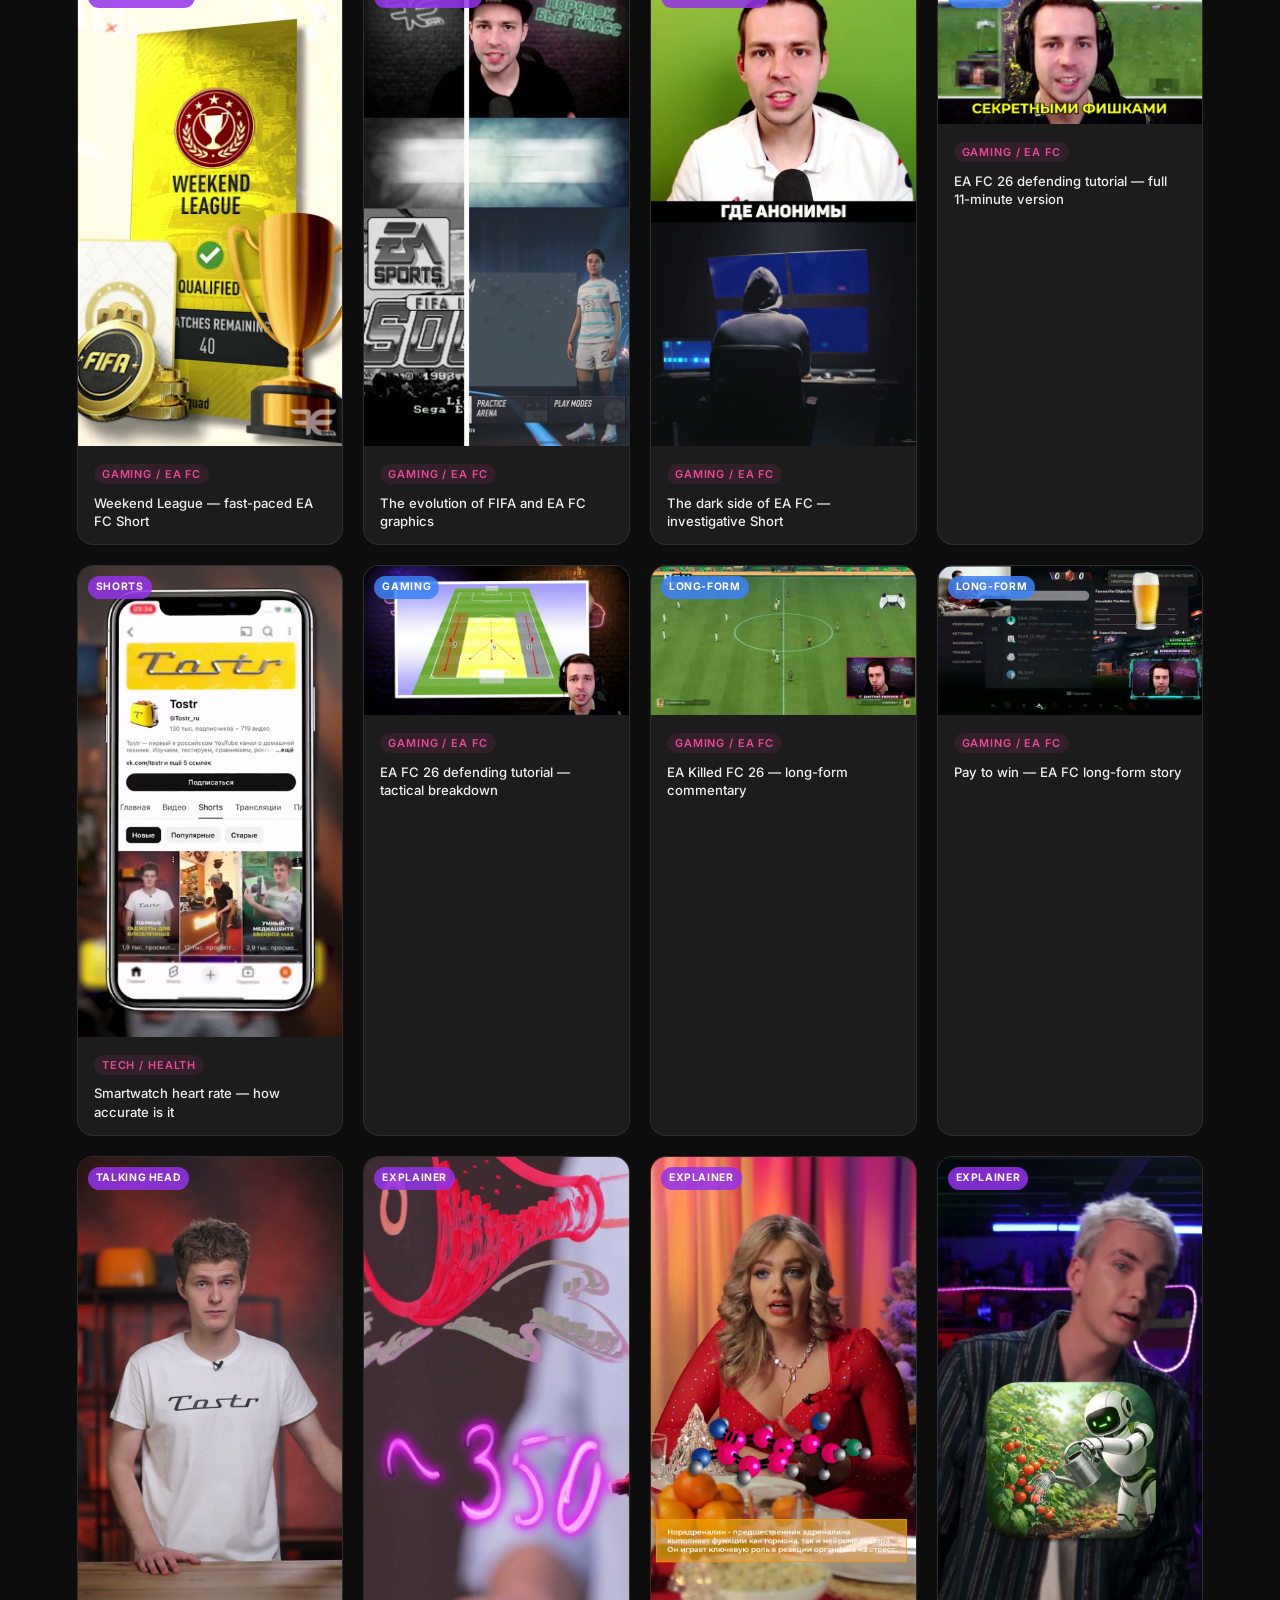
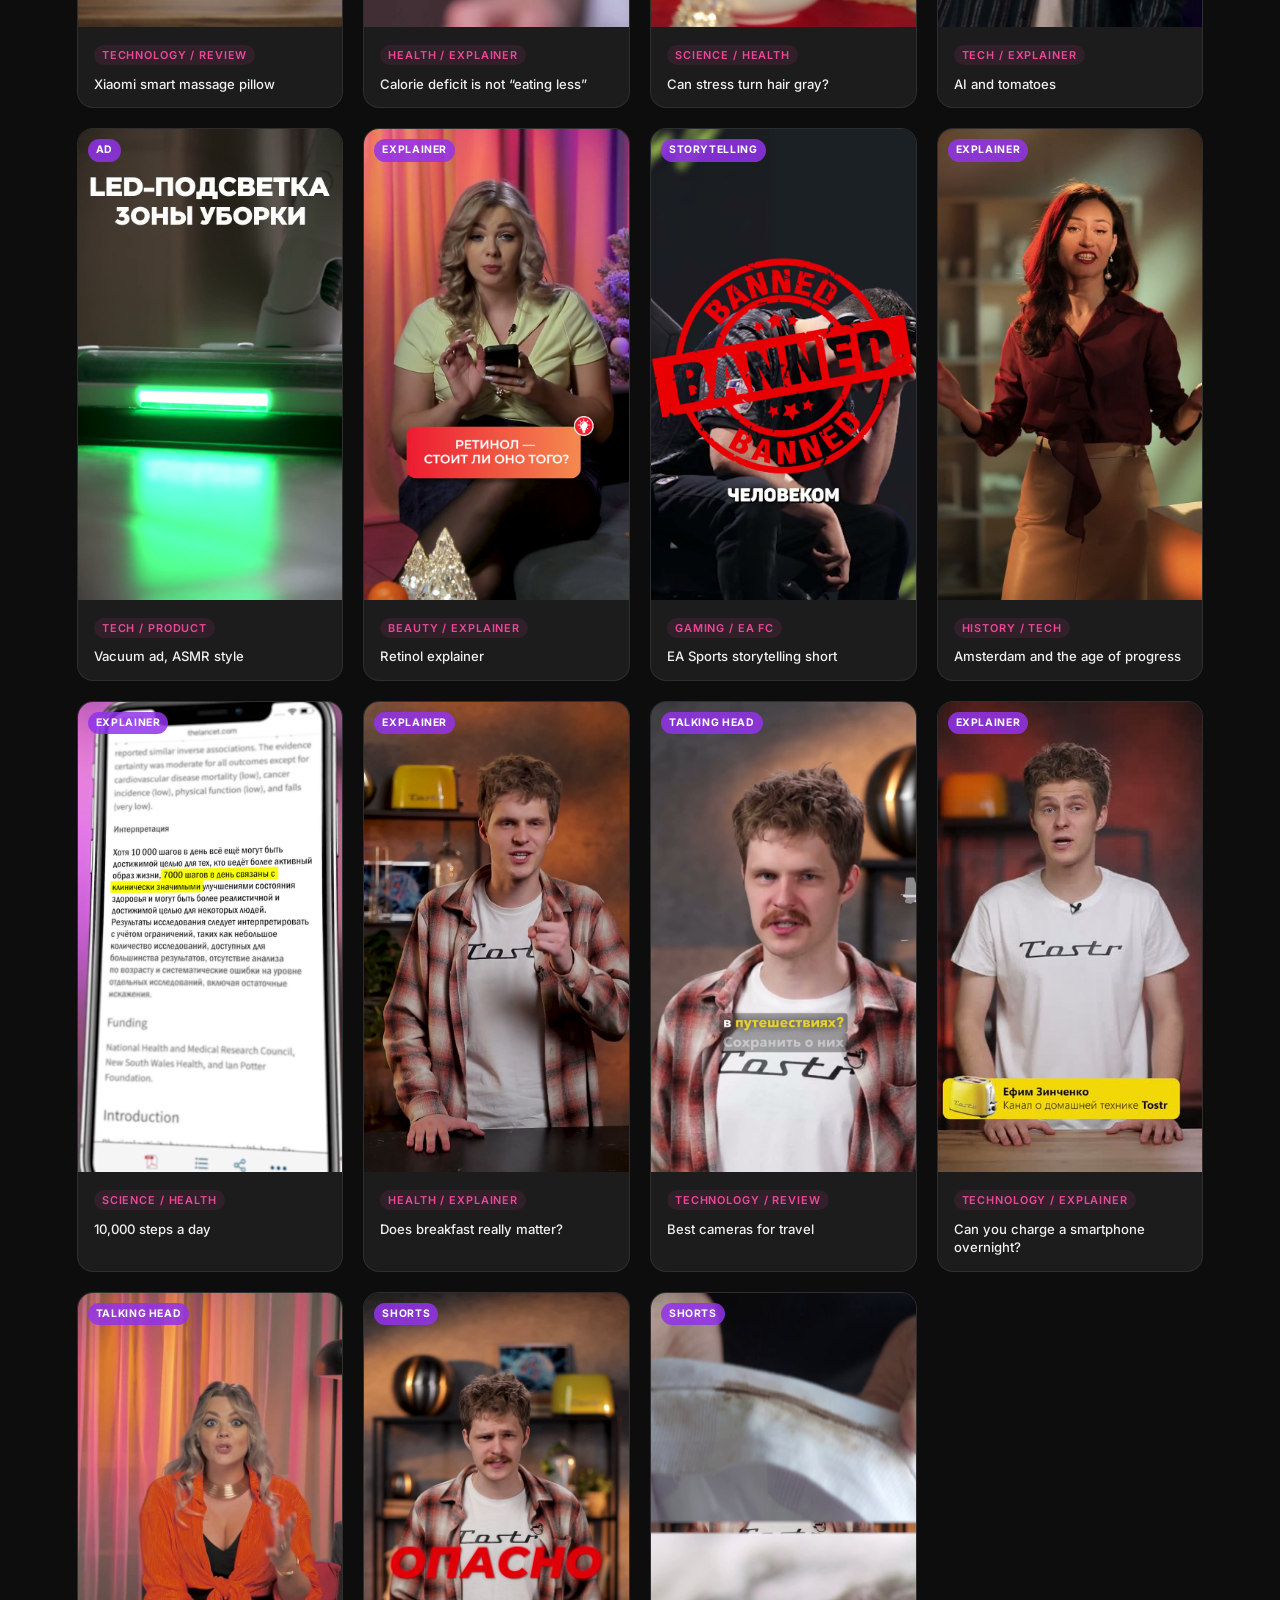
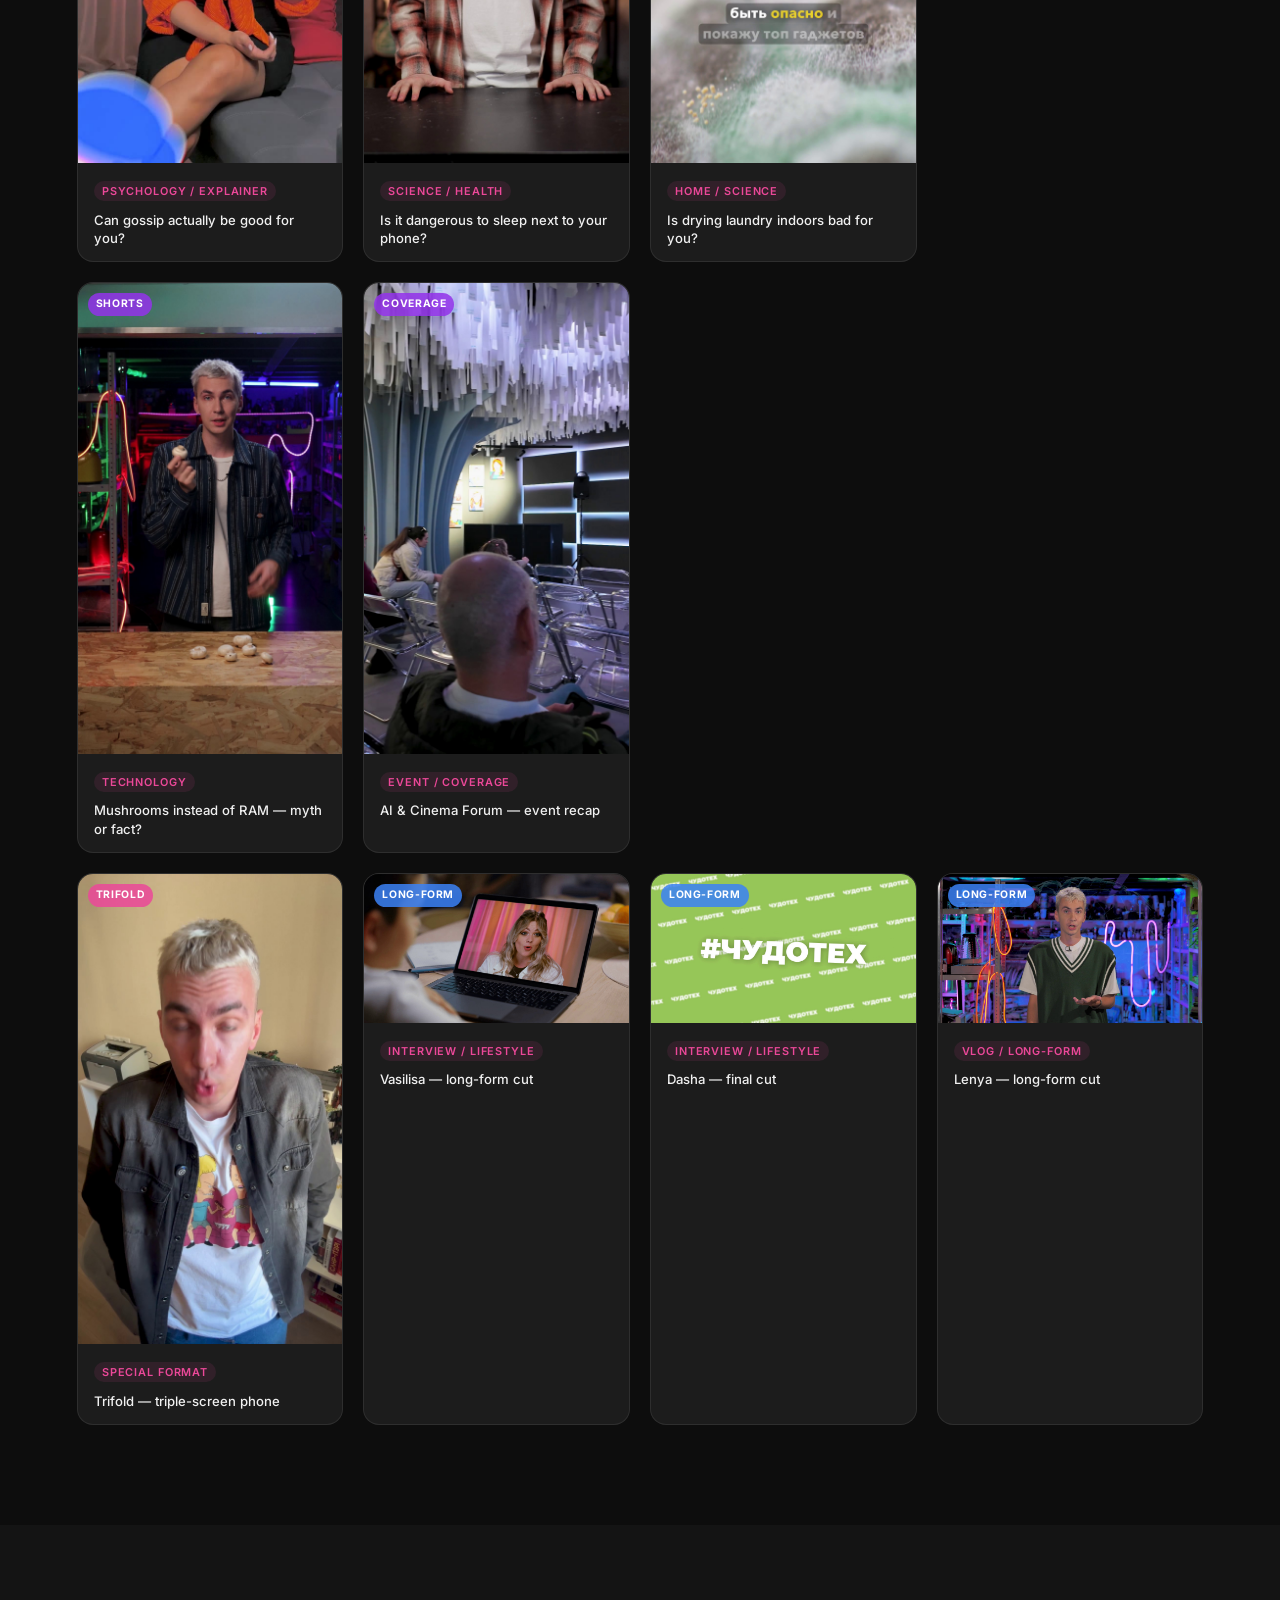
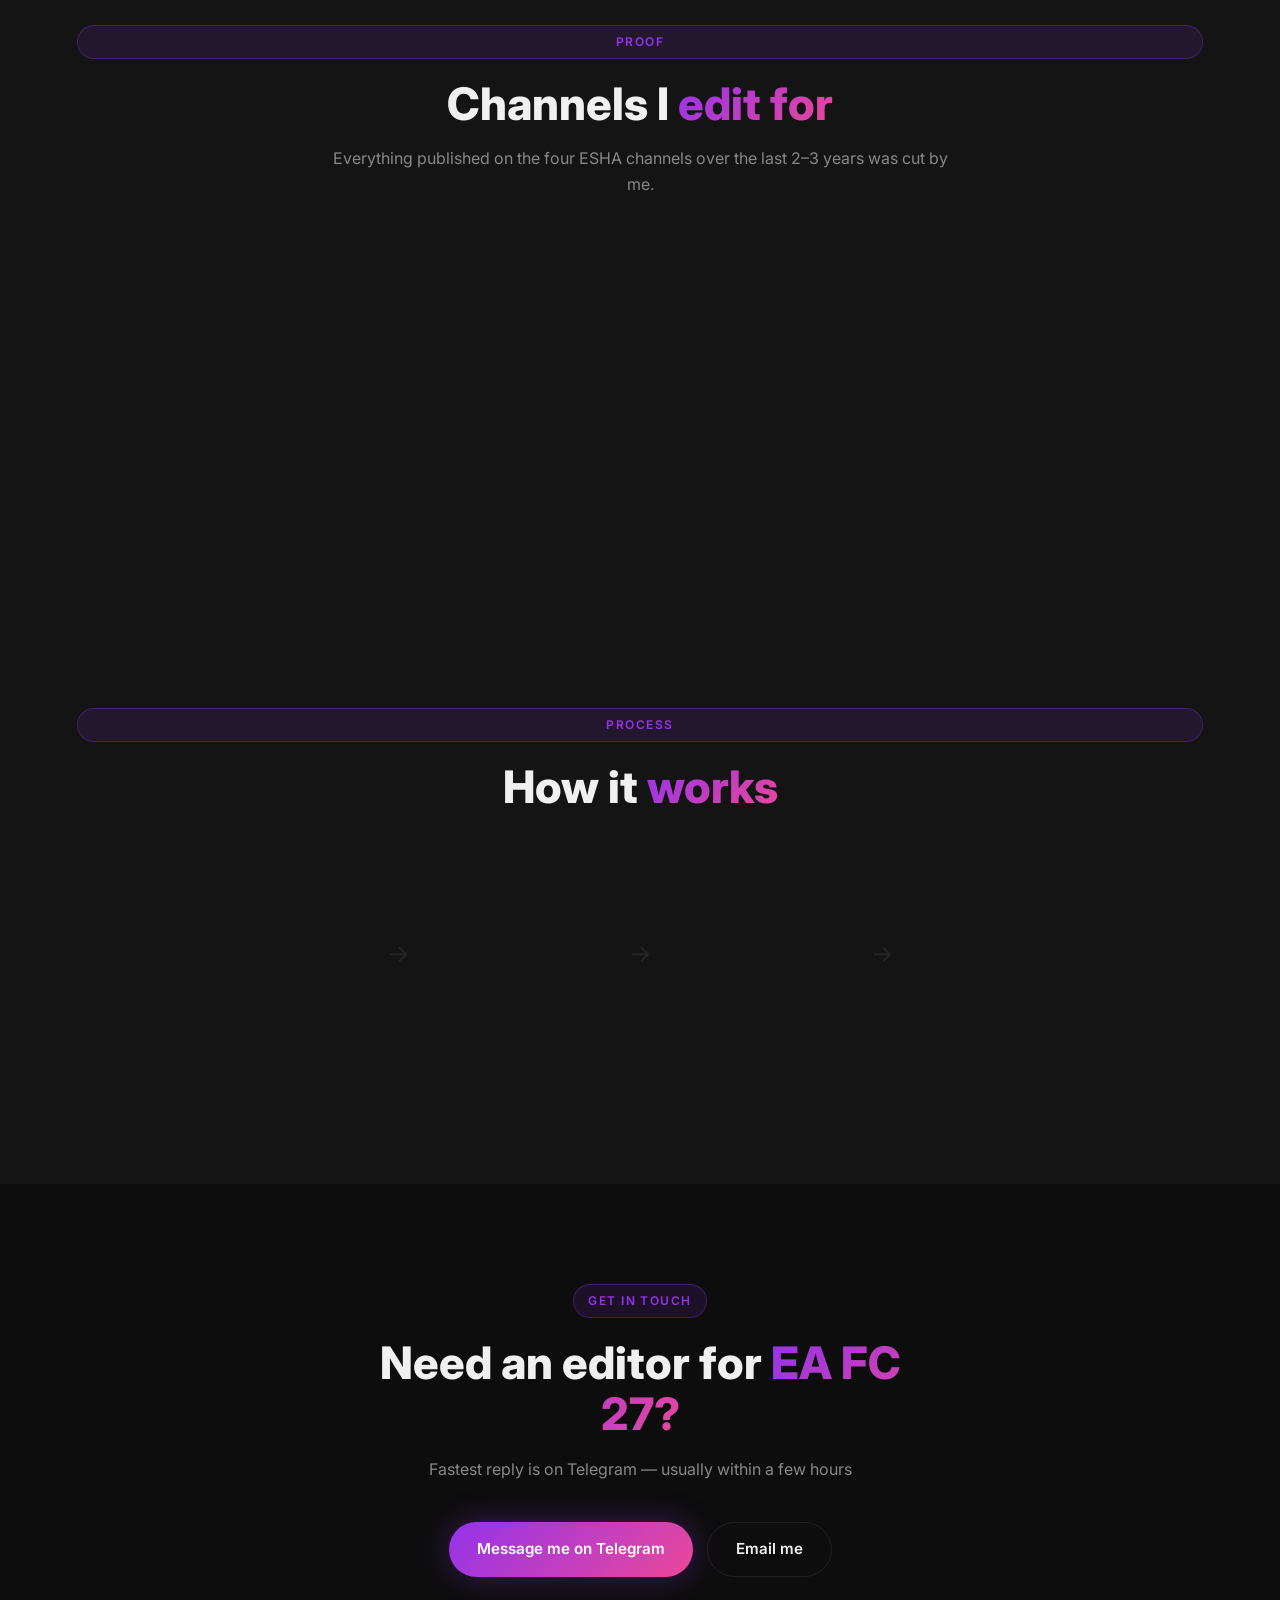
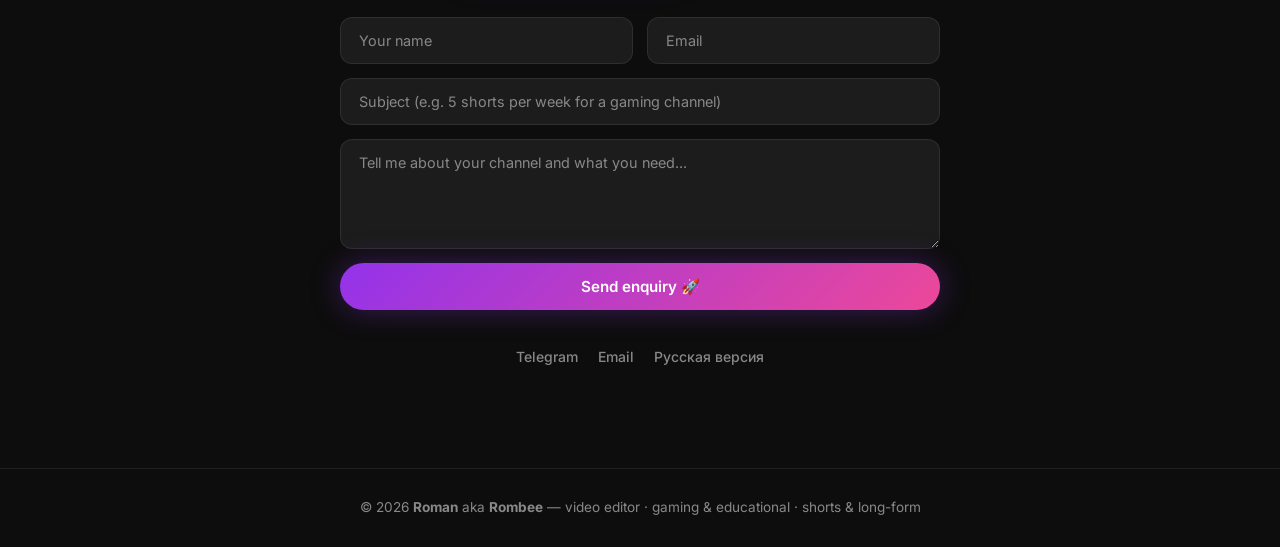
==== commit 3c09e1c6: "Add full EA FC 26 defending tutorial and smartwatch pulse short Co-Authored-By: Claude Opus 5 (1M co" ====
--- a/en/index.html
+++ b/en/index.html
@@ -227,6 +227,30 @@
         </div>
       </div>
 
+      <div class="portfolio-card fade-in" data-type="horizontal gaming talking-head" data-video="../videos/eafc_tutorial_full.mp4">
+        <div class="portfolio-card__thumb portfolio-card__thumb--wide">
+          <img src="../thumbnails/thumb_eafc_tutorial_full.jpg" alt="EA FC 26 defending tutorial, full version" />
+          <div class="portfolio-card__overlay"><span class="overlay-play">▶</span></div>
+          <span class="card-format card-format--horizontal">Gaming</span>
+        </div>
+        <div class="portfolio-card__info">
+          <span class="portfolio-card__tag">Gaming / EA FC</span>
+          <p>EA FC 26 defending tutorial — full 11-minute version</p>
+        </div>
+      </div>
+
+      <div class="portfolio-card fade-in" data-type="shorts talking-head" data-video="../videos/smartwatch_pulse.mp4">
+        <div class="portfolio-card__thumb">
+          <img src="../thumbnails/thumb_smartwatch_pulse.jpg" alt="Smartwatch heart rate accuracy" />
+          <div class="portfolio-card__overlay"><span class="overlay-play">▶</span></div>
+          <span class="card-format card-format--vertical">Shorts</span>
+        </div>
+        <div class="portfolio-card__info">
+          <span class="portfolio-card__tag">Tech / Health</span>
+          <p>Smartwatch heart rate — how accurate is it</p>
+        </div>
+      </div>
+
       <div class="portfolio-card fade-in" data-type="horizontal gaming talking-head" data-video="../videos/eafc_tutorial.mp4">
         <div class="portfolio-card__thumb portfolio-card__thumb--wide">
           <img src="../thumbnails/thumb_eafc_tutorial.jpg" alt="EA FC 26 defending tutorial" />
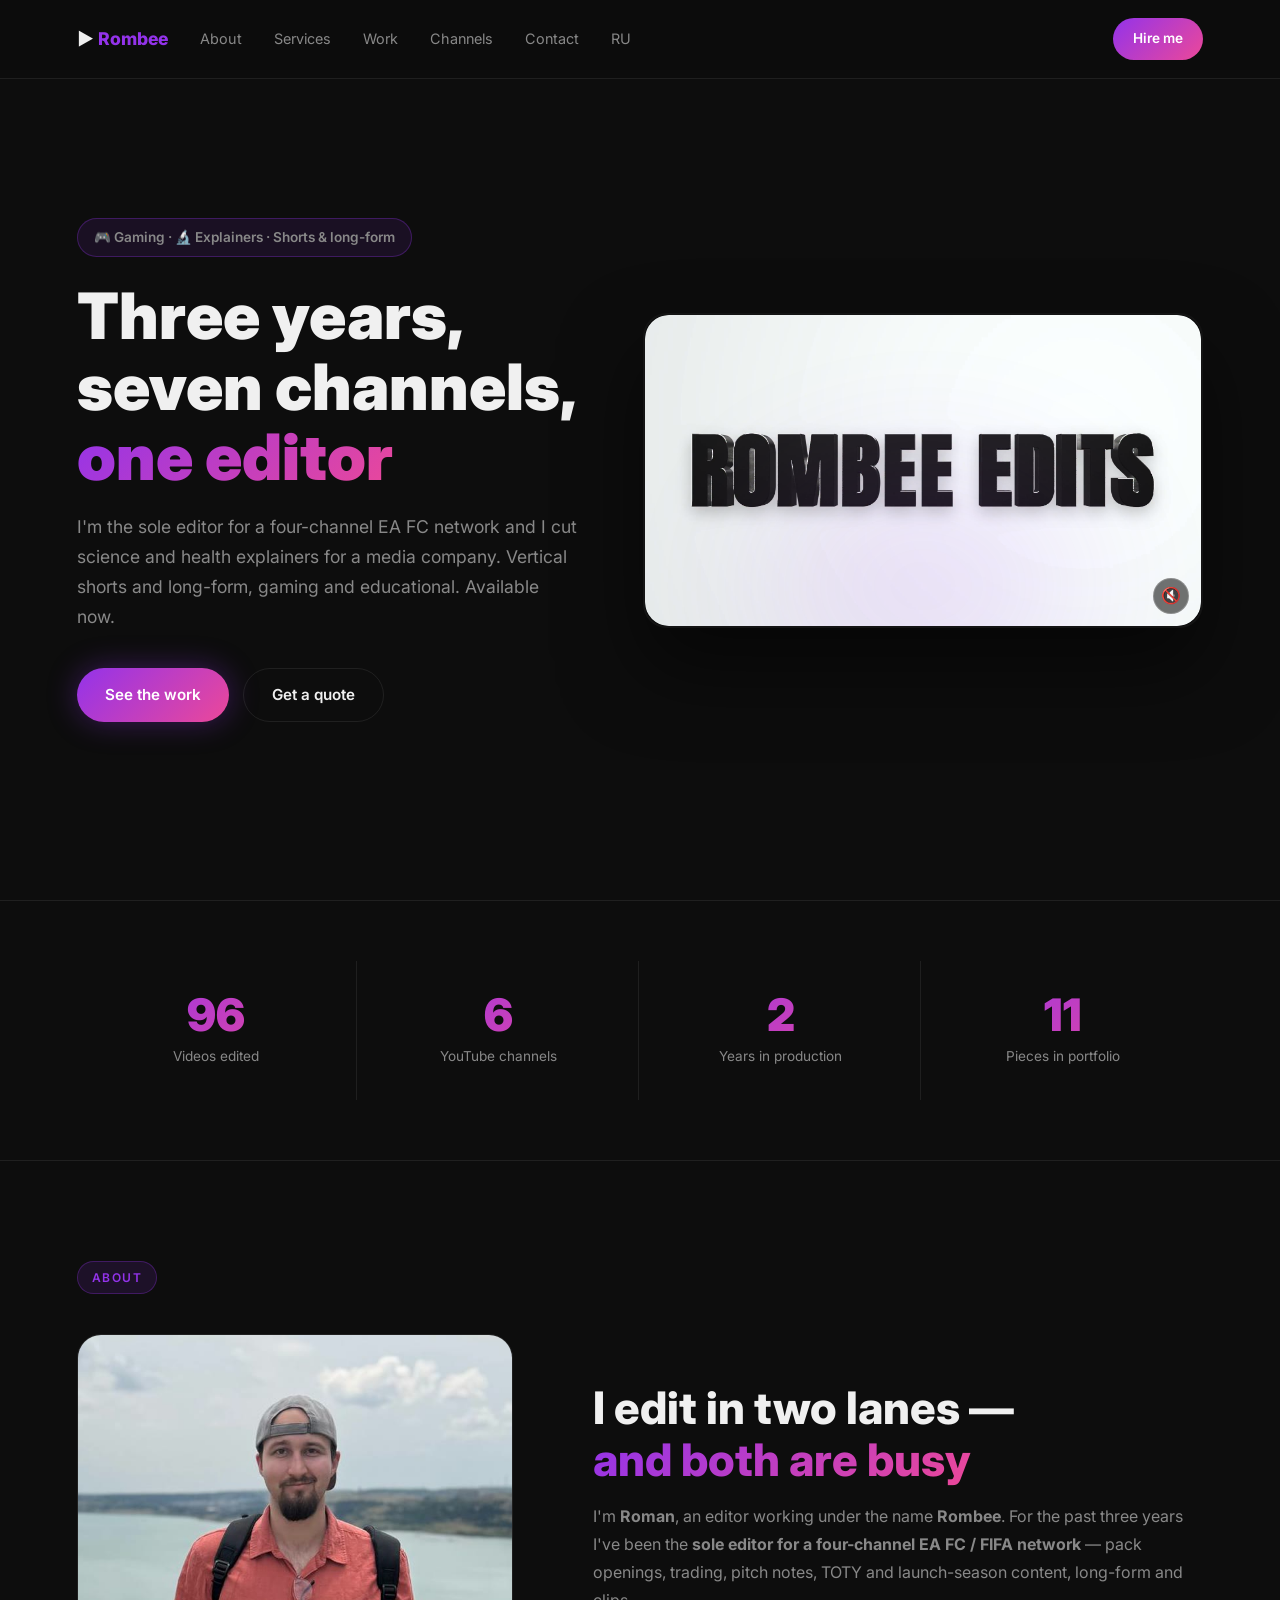
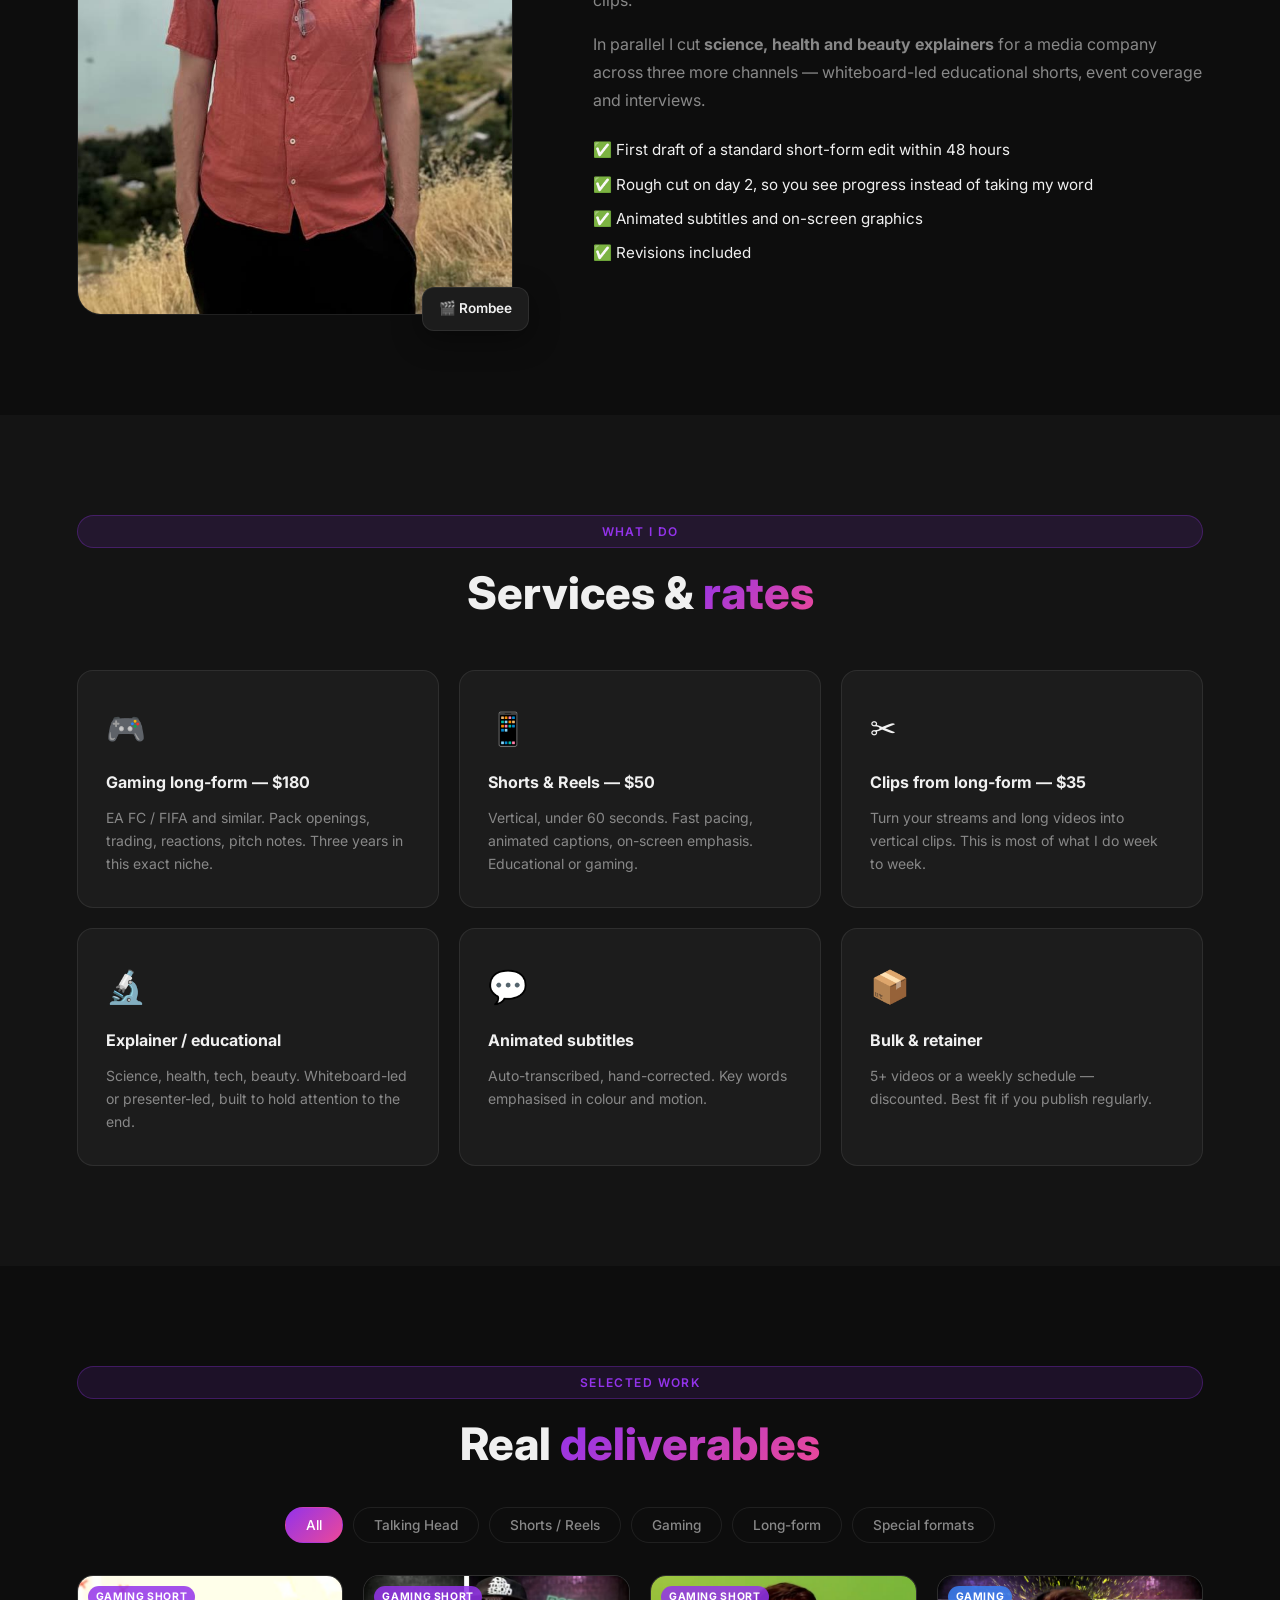
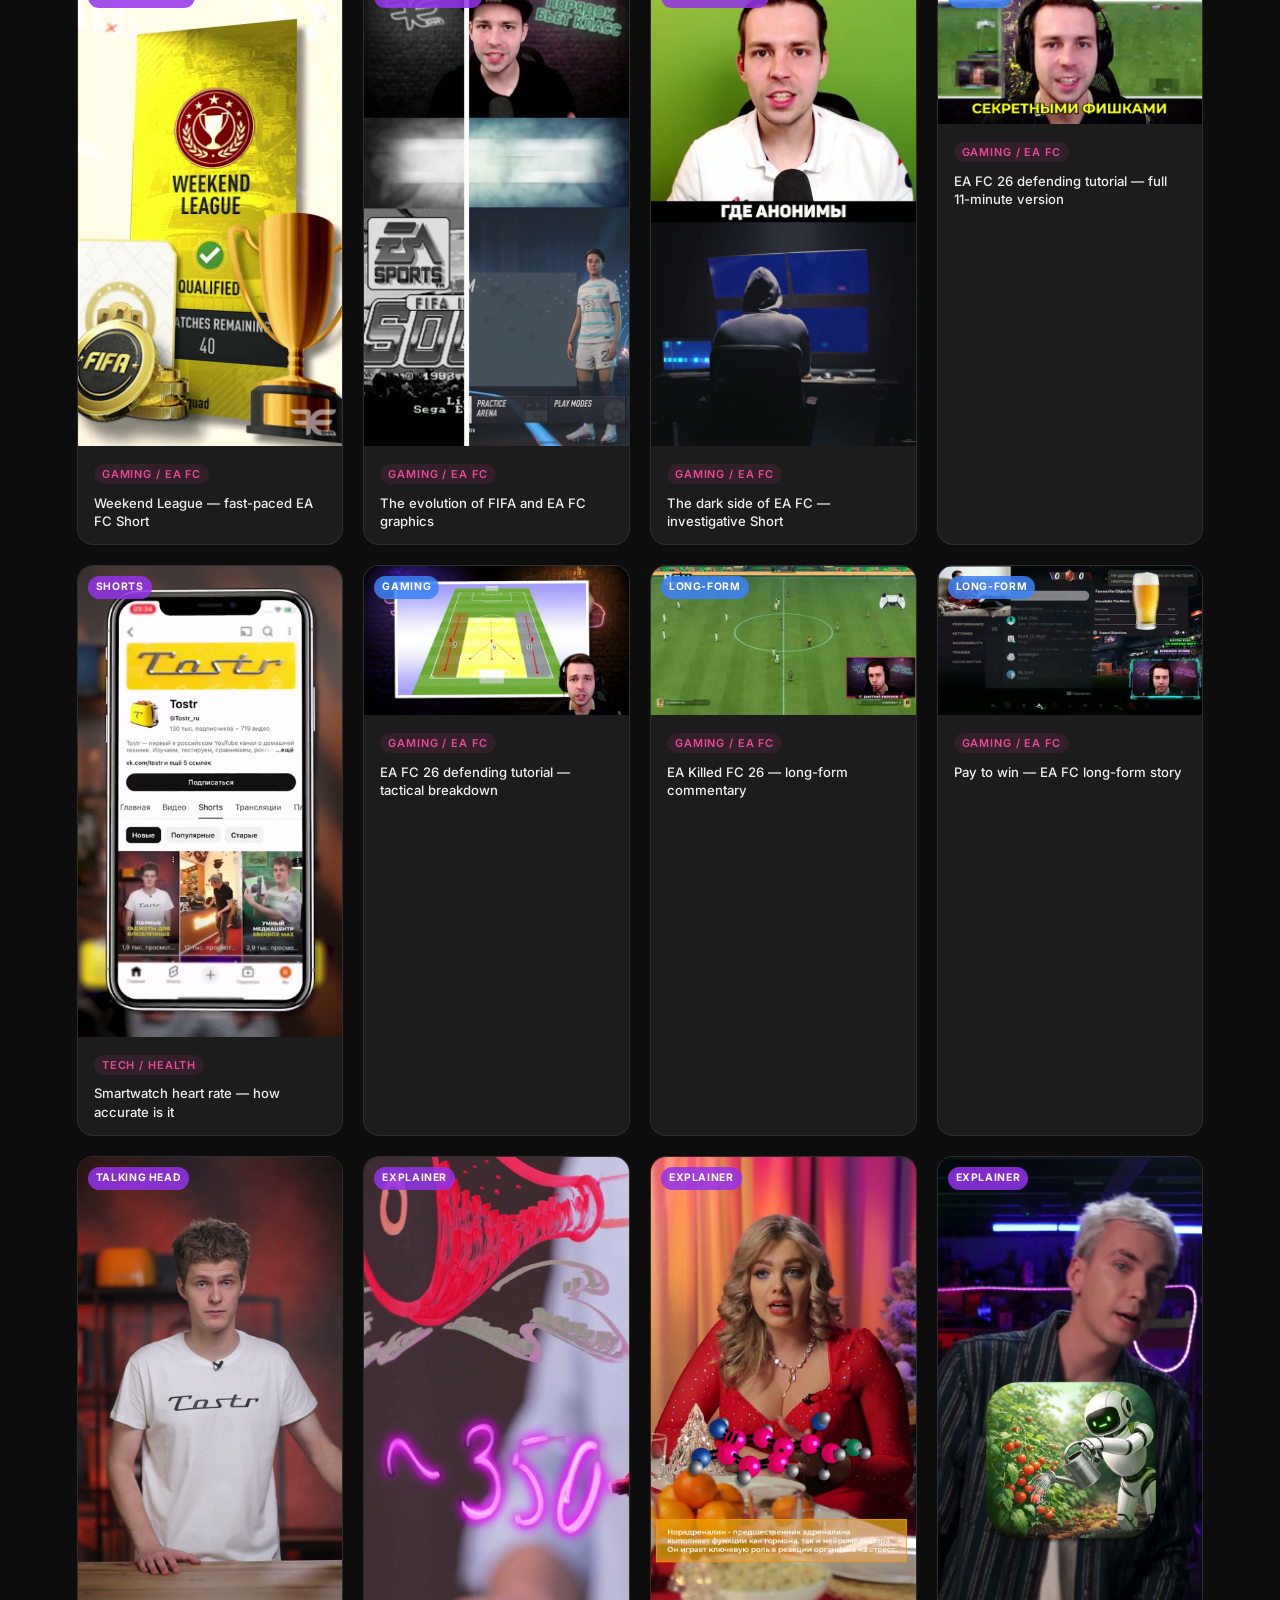
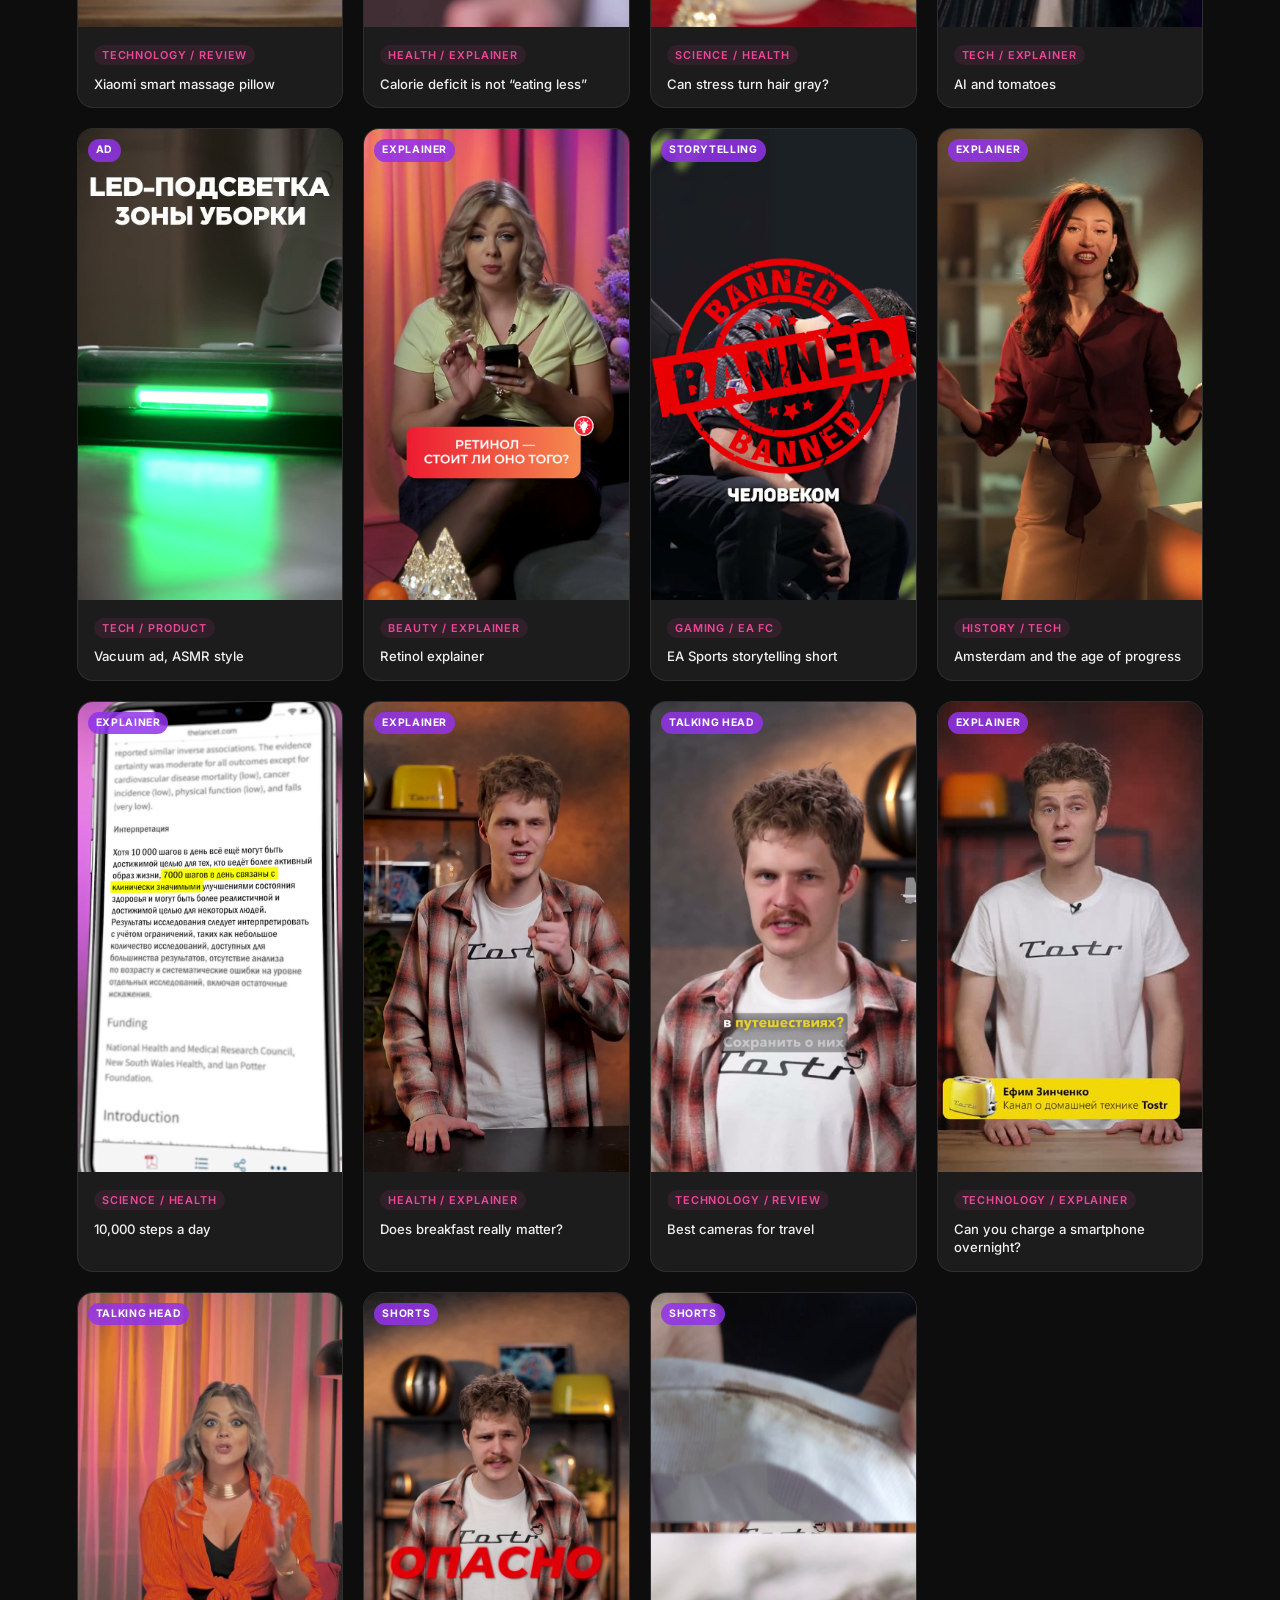
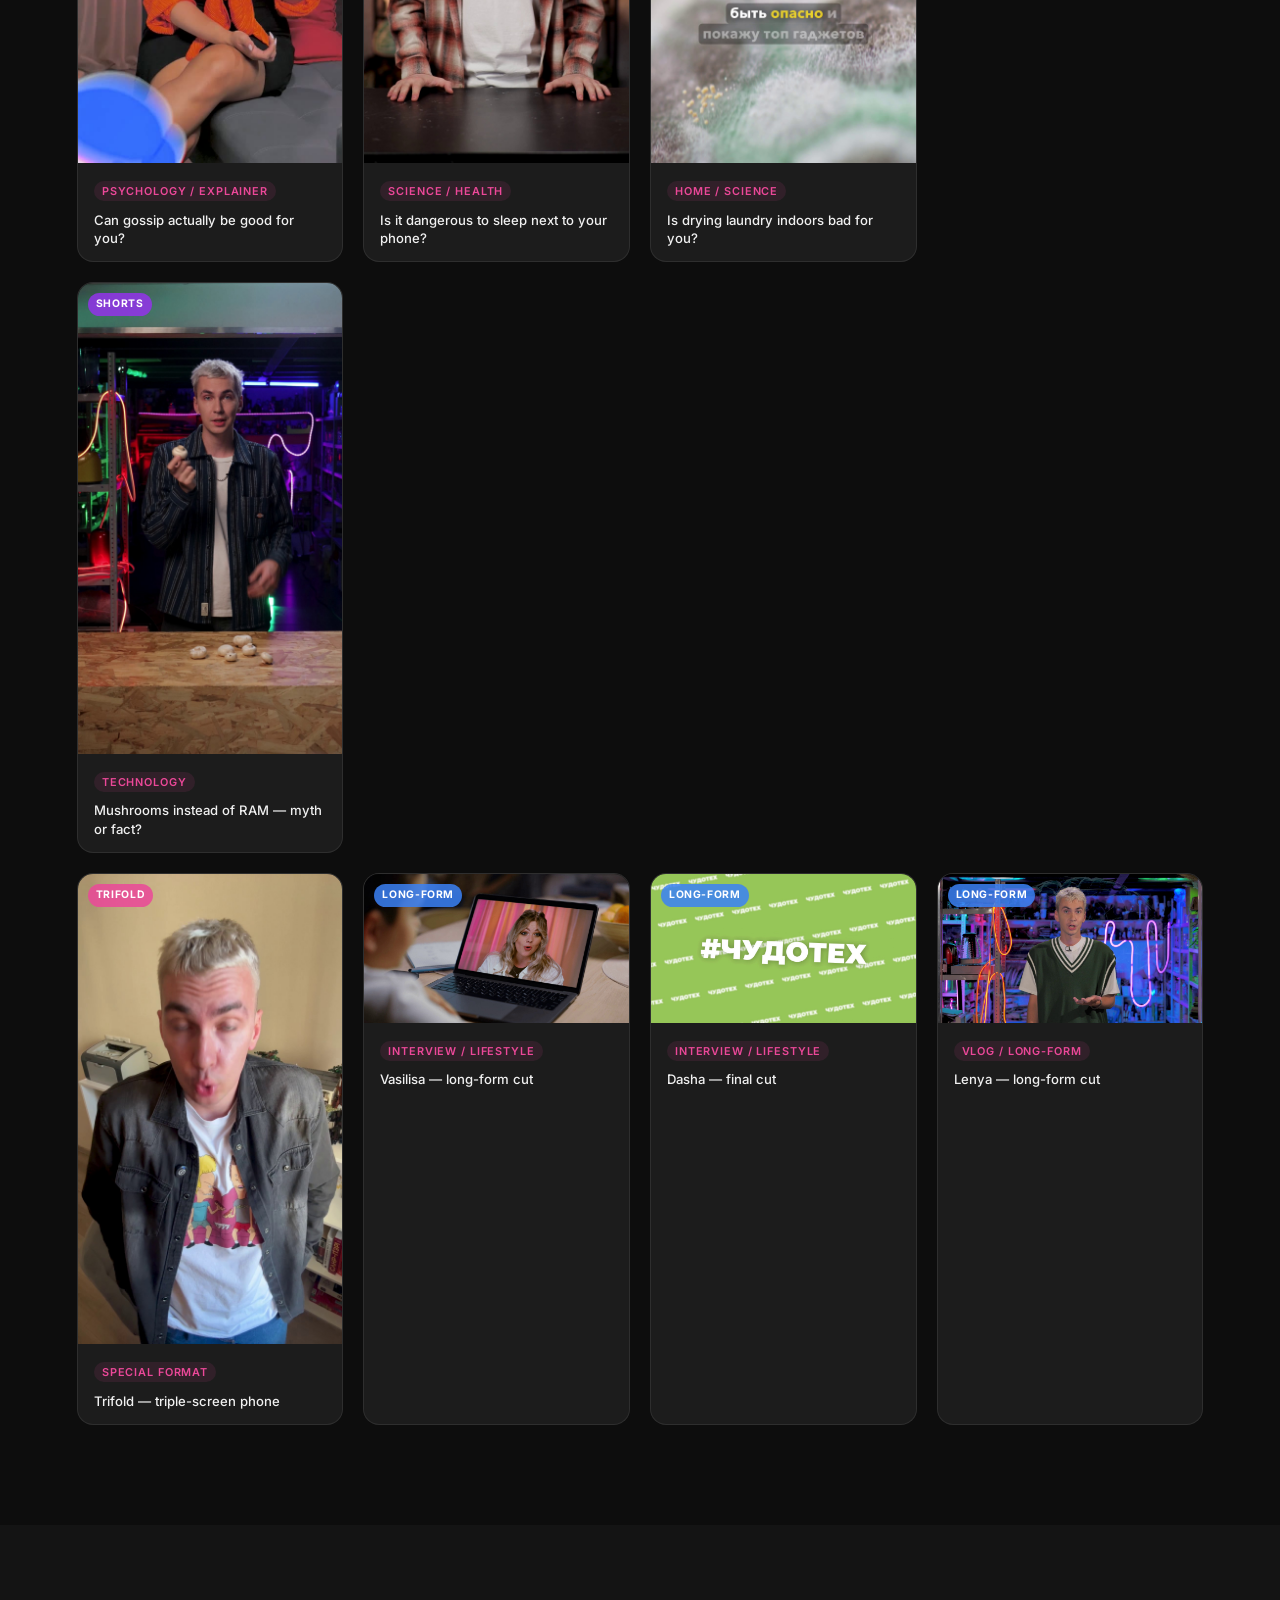
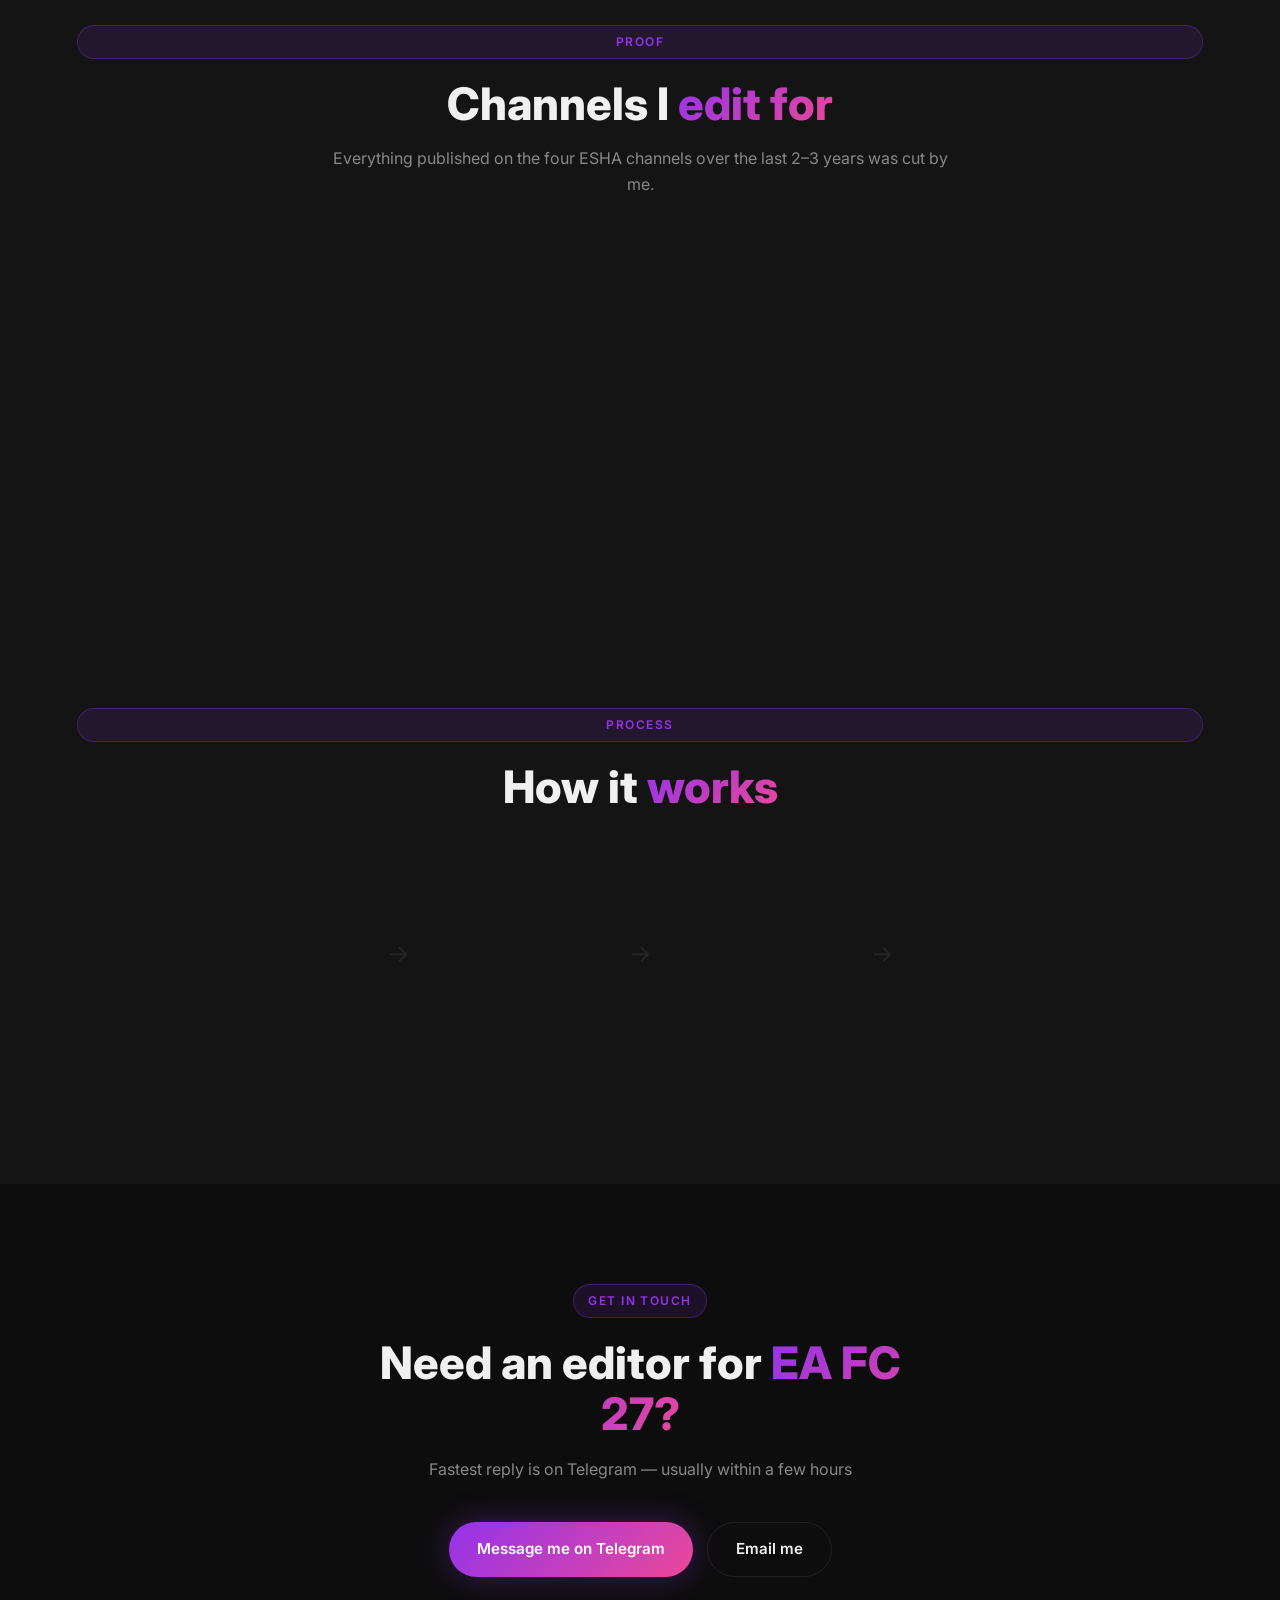
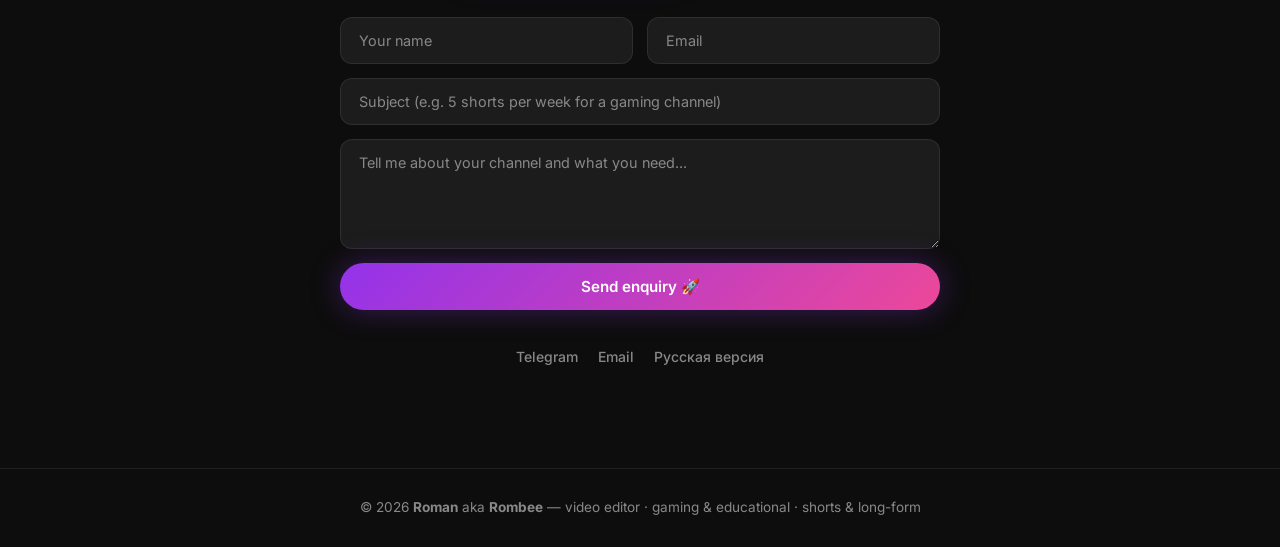
==== commit 5a055a65: "Replace hero phone with ROMBEE EDITS intro video (16:9) Co-Authored-By: Claude Opus 5.5 (1M context)" ====
--- a/en/index.html
+++ b/en/index.html
@@ -56,19 +56,20 @@
     </div>
 
     <div class="hero__visual">
-      <div class="phone-frame">
-        <div class="phone-screen phone-screen--video">
+      <div class="intro-frame">
+        <div class="intro-screen">
           <video
             id="heroVideo"
-            src="../videos/hero.mp4"
+            src="../videos/intro.mp4"
+            poster="../thumbnails/intro_poster.jpg"
             muted
-            loop
+            autoplay
             playsinline
-            preload="metadata"
+            preload="auto"
           ></video>
-          <div class="video-hint" id="videoHint">
-            <span>▶</span>
-            <p>Hover to<br/>play</p>
+          <div class="video-hint hidden" id="videoHint">
+            <span>↻</span>
+            <p>Watch<br/>again</p>
           </div>
           <button class="sound-btn" id="soundBtn" title="Toggle sound">🔇</button>
         </div>
--- a/style.css
+++ b/style.css
@@ -783,3 +783,25 @@
   .form__row { grid-template-columns: 1fr; }
   .stats__grid { grid-template-columns: repeat(2, 1fr); }
 }
+
+/* ===== INTRO (16:9) в hero ===== */
+.hero__visual { flex: 0 1 560px; min-width: 0; }
+.intro-frame {
+  position: relative;
+  width: 100%;
+  aspect-ratio: 16 / 9;
+  background: #000;
+  border-radius: 24px;
+  border: 2px solid var(--border);
+  overflow: hidden;
+  box-shadow: 0 40px 80px rgba(0,0,0,0.5);
+  cursor: pointer;
+}
+.intro-screen { position: absolute; inset: 0; border-radius: inherit; overflow: hidden; }
+.intro-screen video { width: 100%; height: 100%; object-fit: cover; display: block; }
+.intro-frame .phone-glow { width: 320px; }
+
+@media (max-width: 768px) {
+  .hero__visual { flex: none; width: 100%; max-width: 560px; margin: 0 auto; }
+  .intro-frame { border-radius: 16px; }
+}
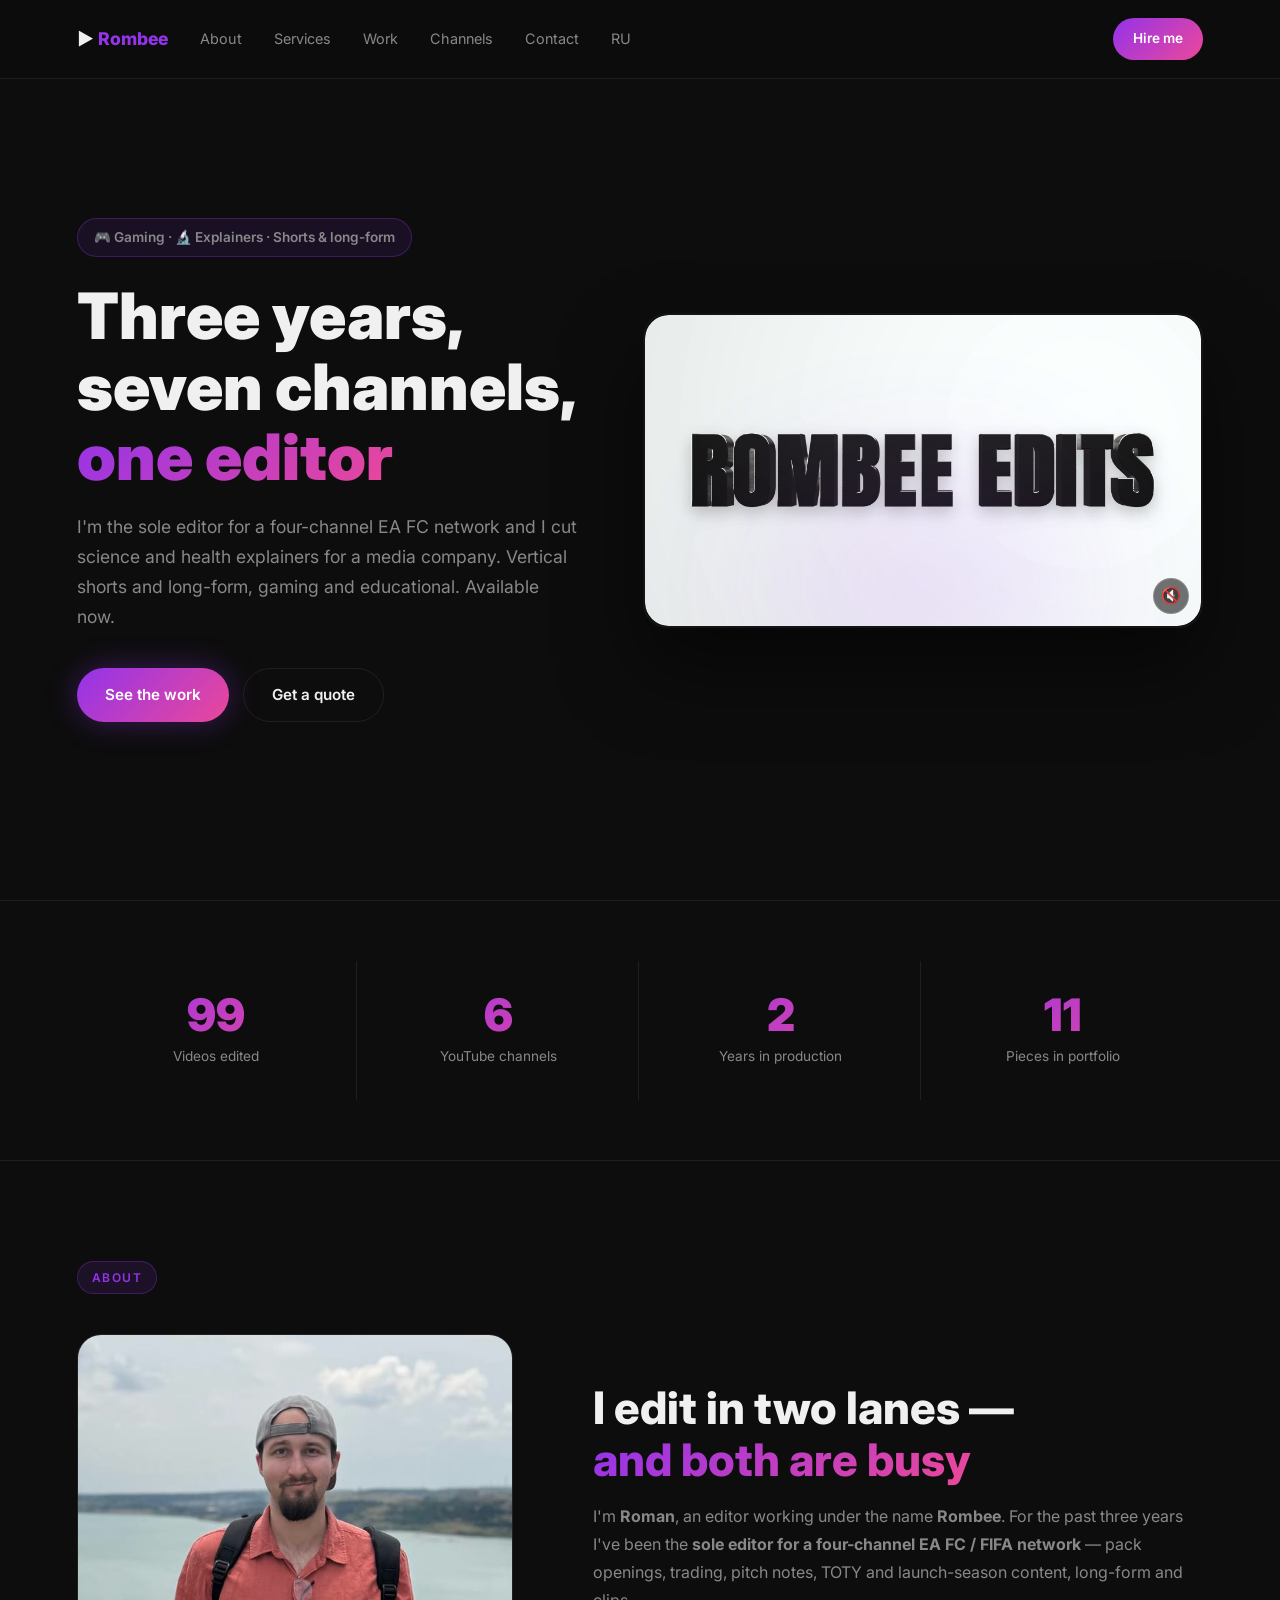
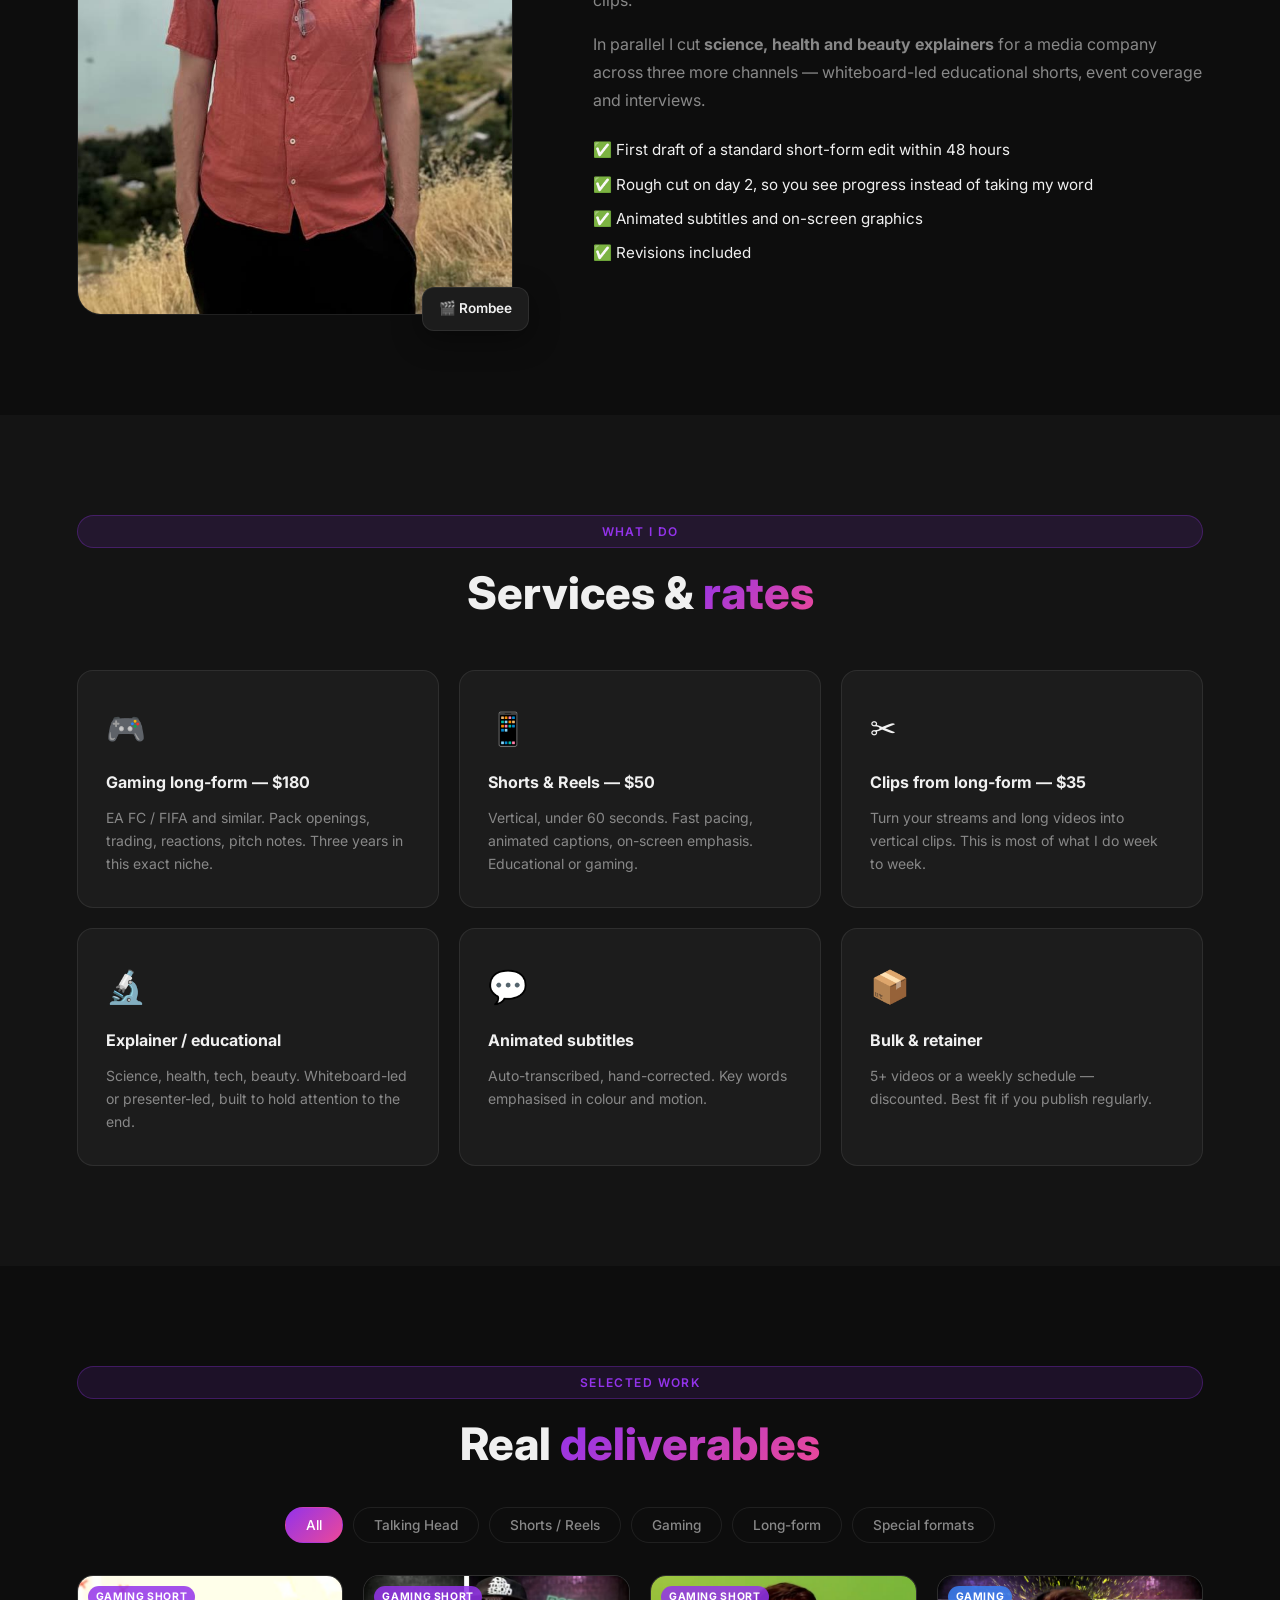
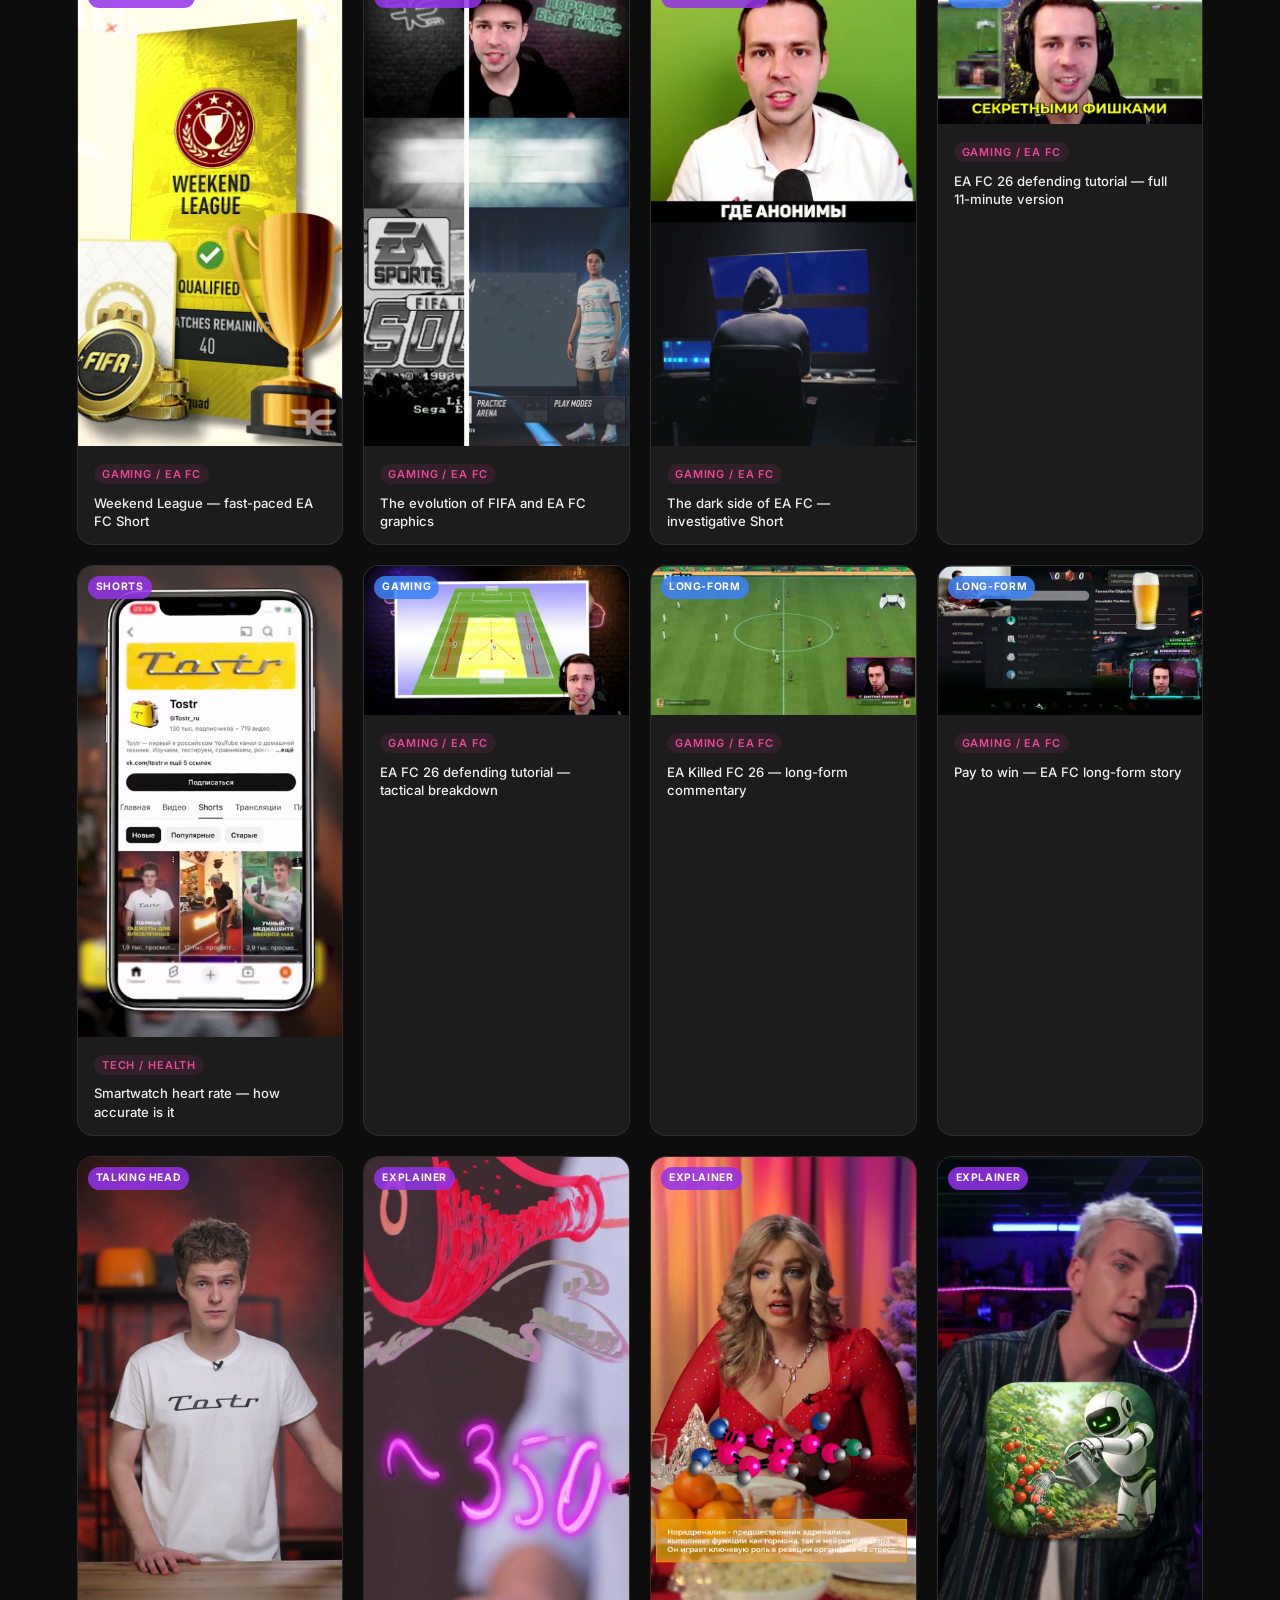
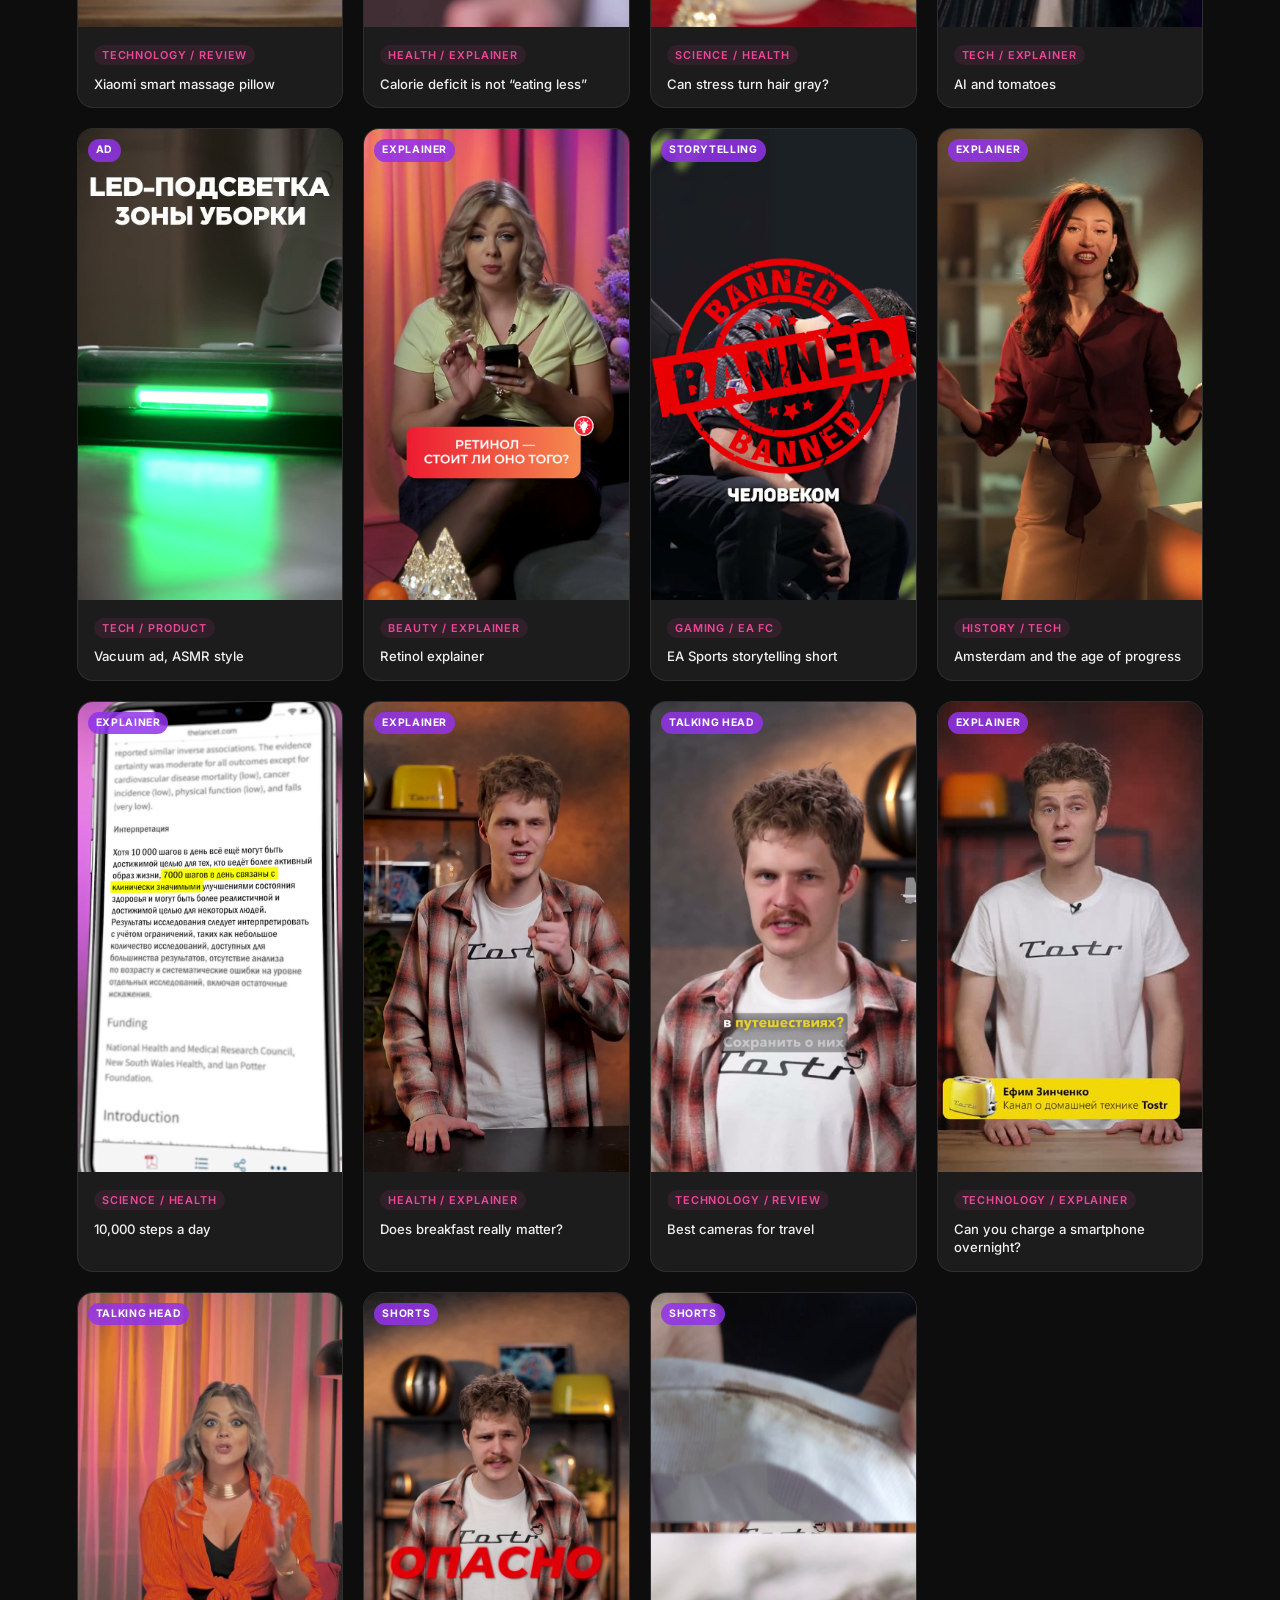
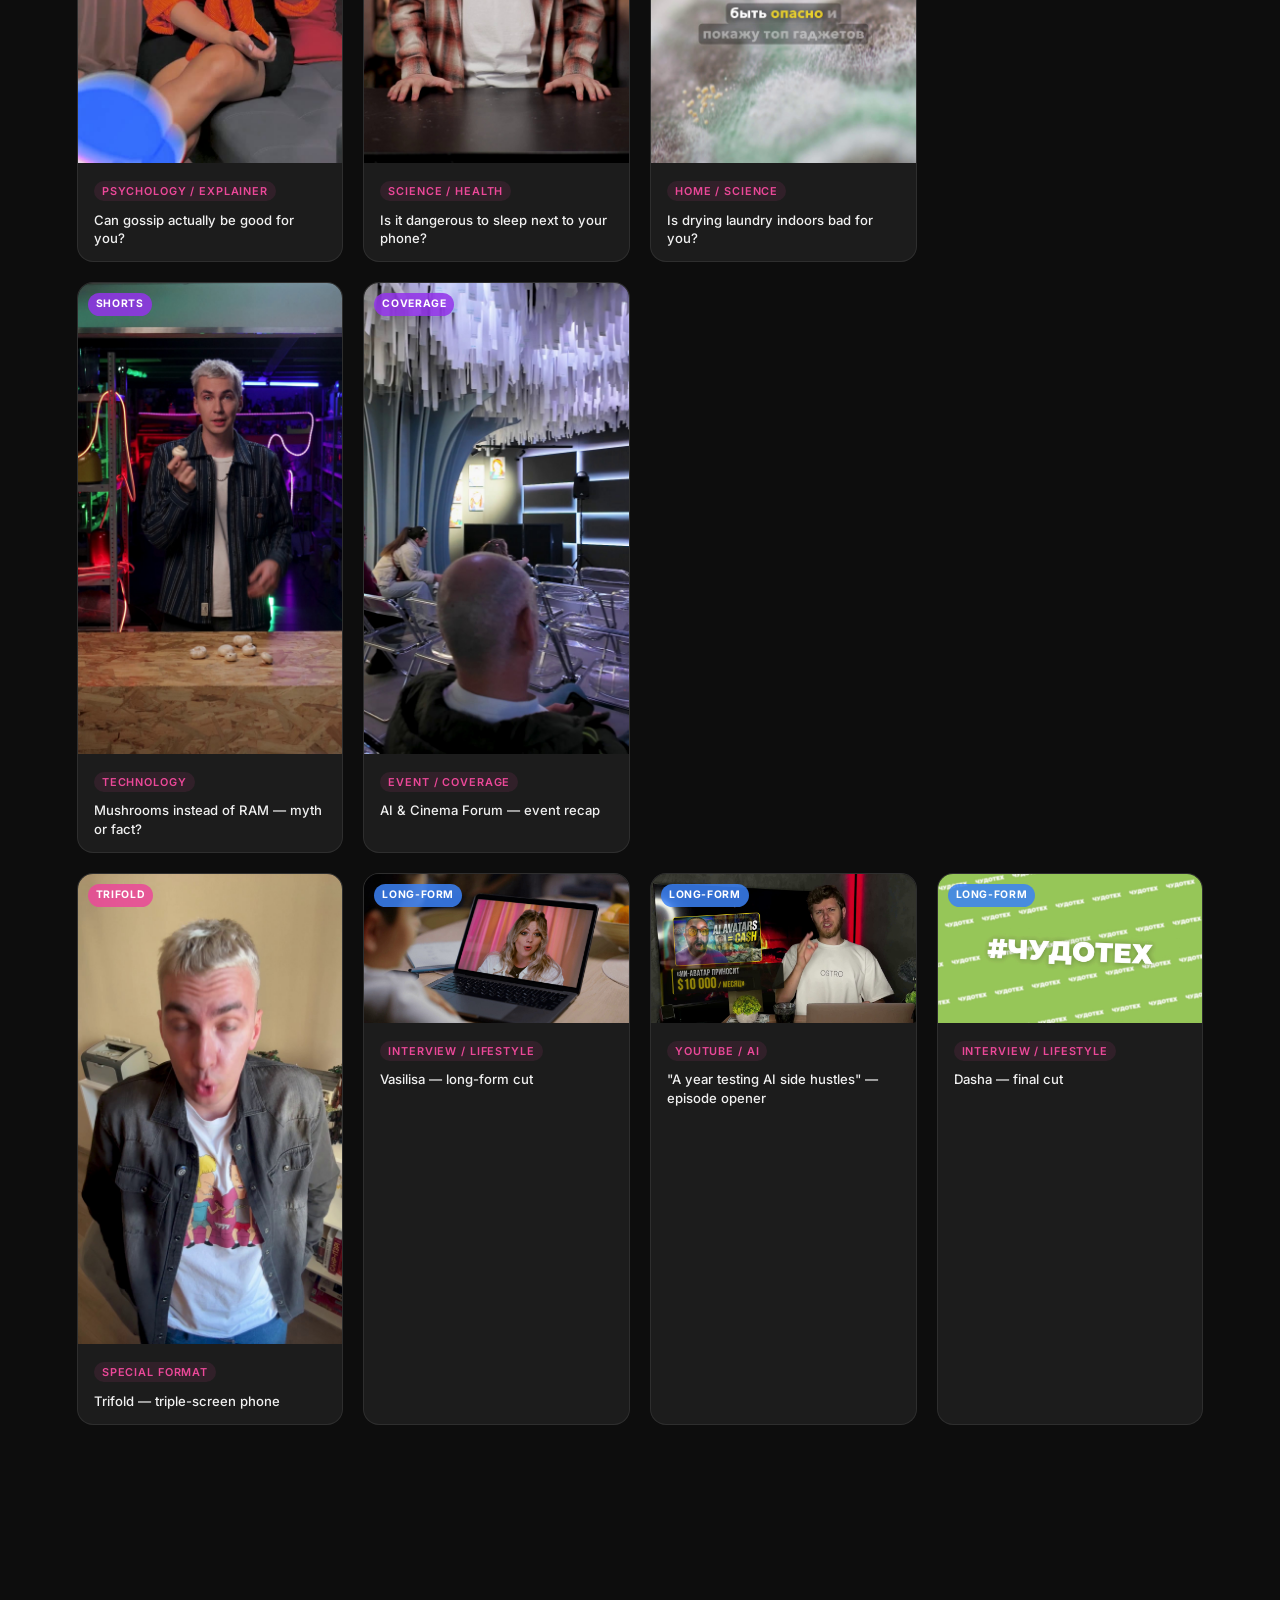
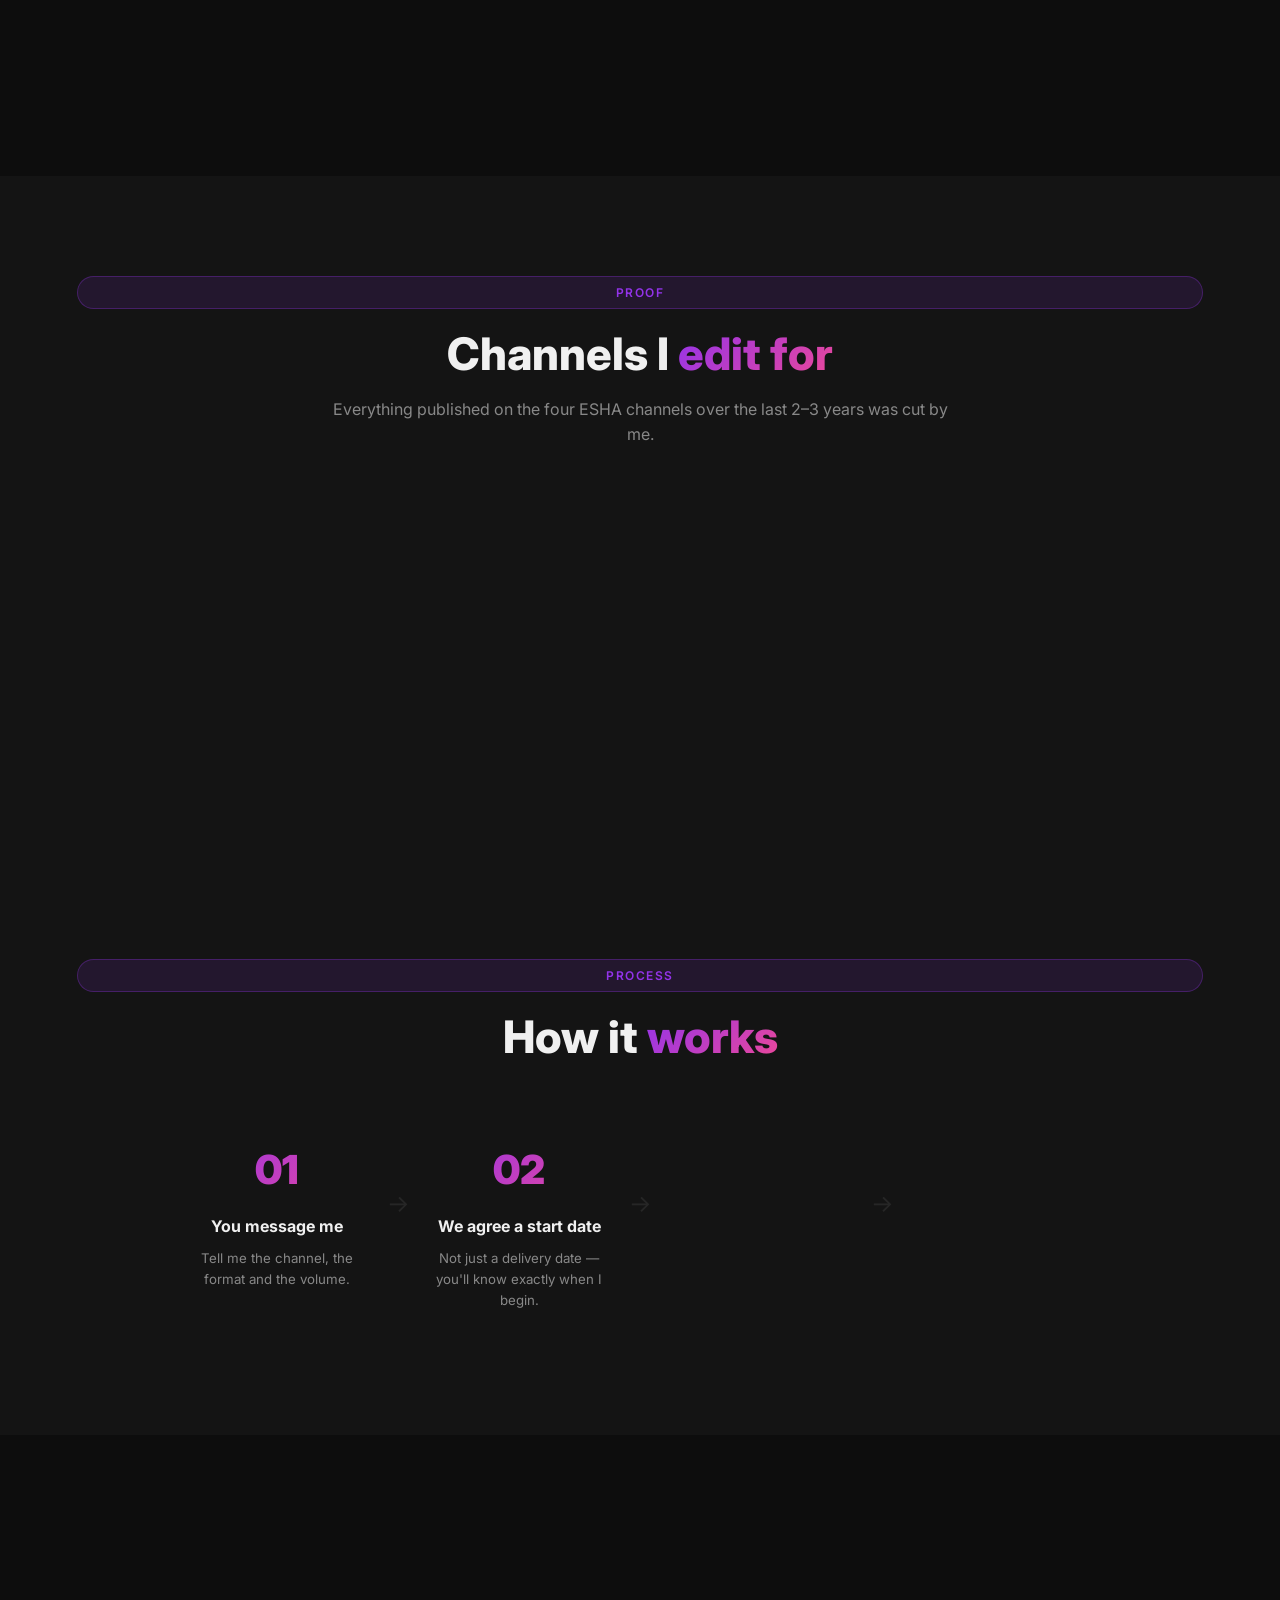
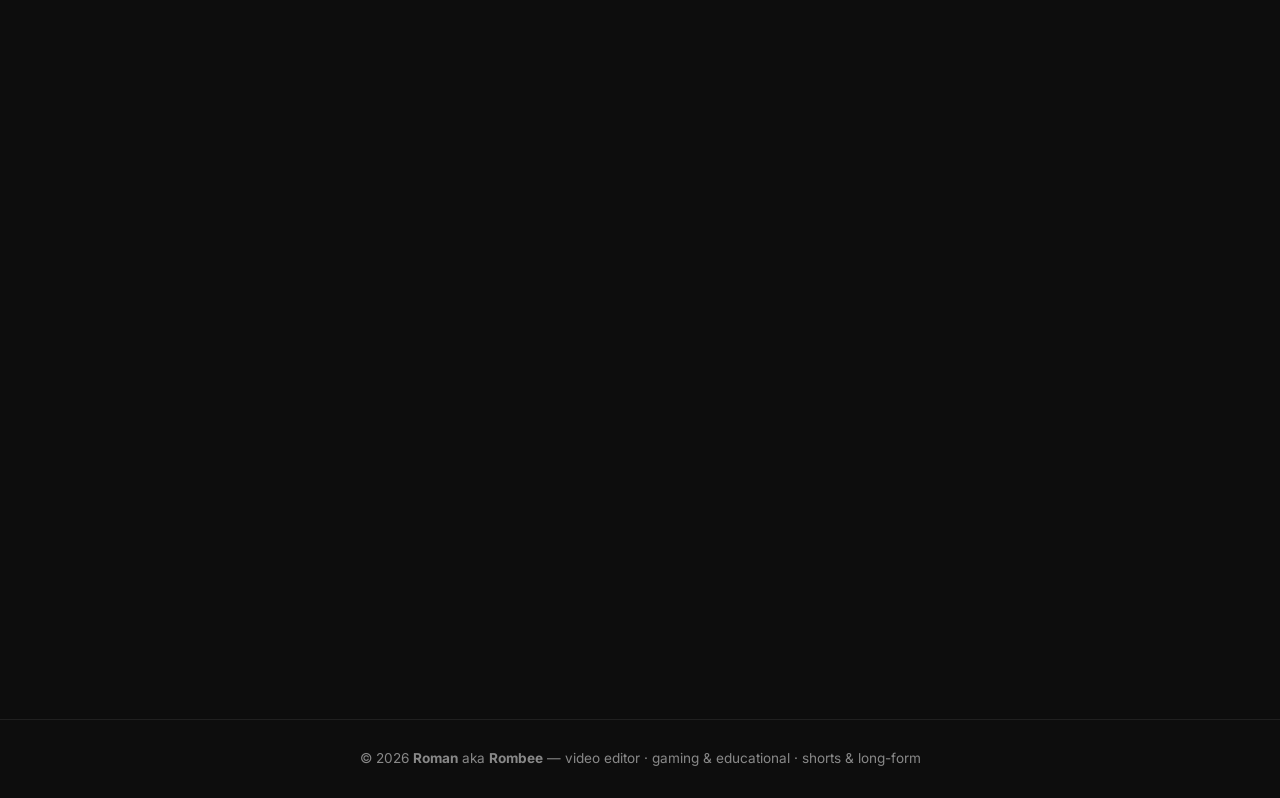
==== commit e81404fb: "Add AI YouTube episode opener to portfolio Co-Authored-By: Claude Opus 5.5 (1M context) <noreply@ant" ====
--- a/en/index.html
+++ b/en/index.html
@@ -552,6 +552,18 @@
         </div>
       </div>
 
+      <div class="portfolio-card fade-in" data-type="horizontal talking-head" data-video="../videos/ostro_ai_intro.mp4">
+        <div class="portfolio-card__thumb portfolio-card__thumb--wide">
+          <img src="../thumbnails/thumb_ostro_ai_intro.jpg" alt="A year testing AI side hustles" />
+          <div class="portfolio-card__overlay"><span class="overlay-play">▶</span></div>
+          <span class="card-format card-format--horizontal">Long-form</span>
+        </div>
+        <div class="portfolio-card__info">
+          <span class="portfolio-card__tag">YouTube / AI</span>
+          <p>"A year testing AI side hustles" — episode opener</p>
+        </div>
+      </div>
+
       <div class="portfolio-card fade-in" data-type="horizontal talking-head" data-video="../videos/dasha.mp4">
         <div class="portfolio-card__thumb portfolio-card__thumb--wide">
           <img src="../thumbnails/thumb_dasha.jpg" alt="Dasha" />
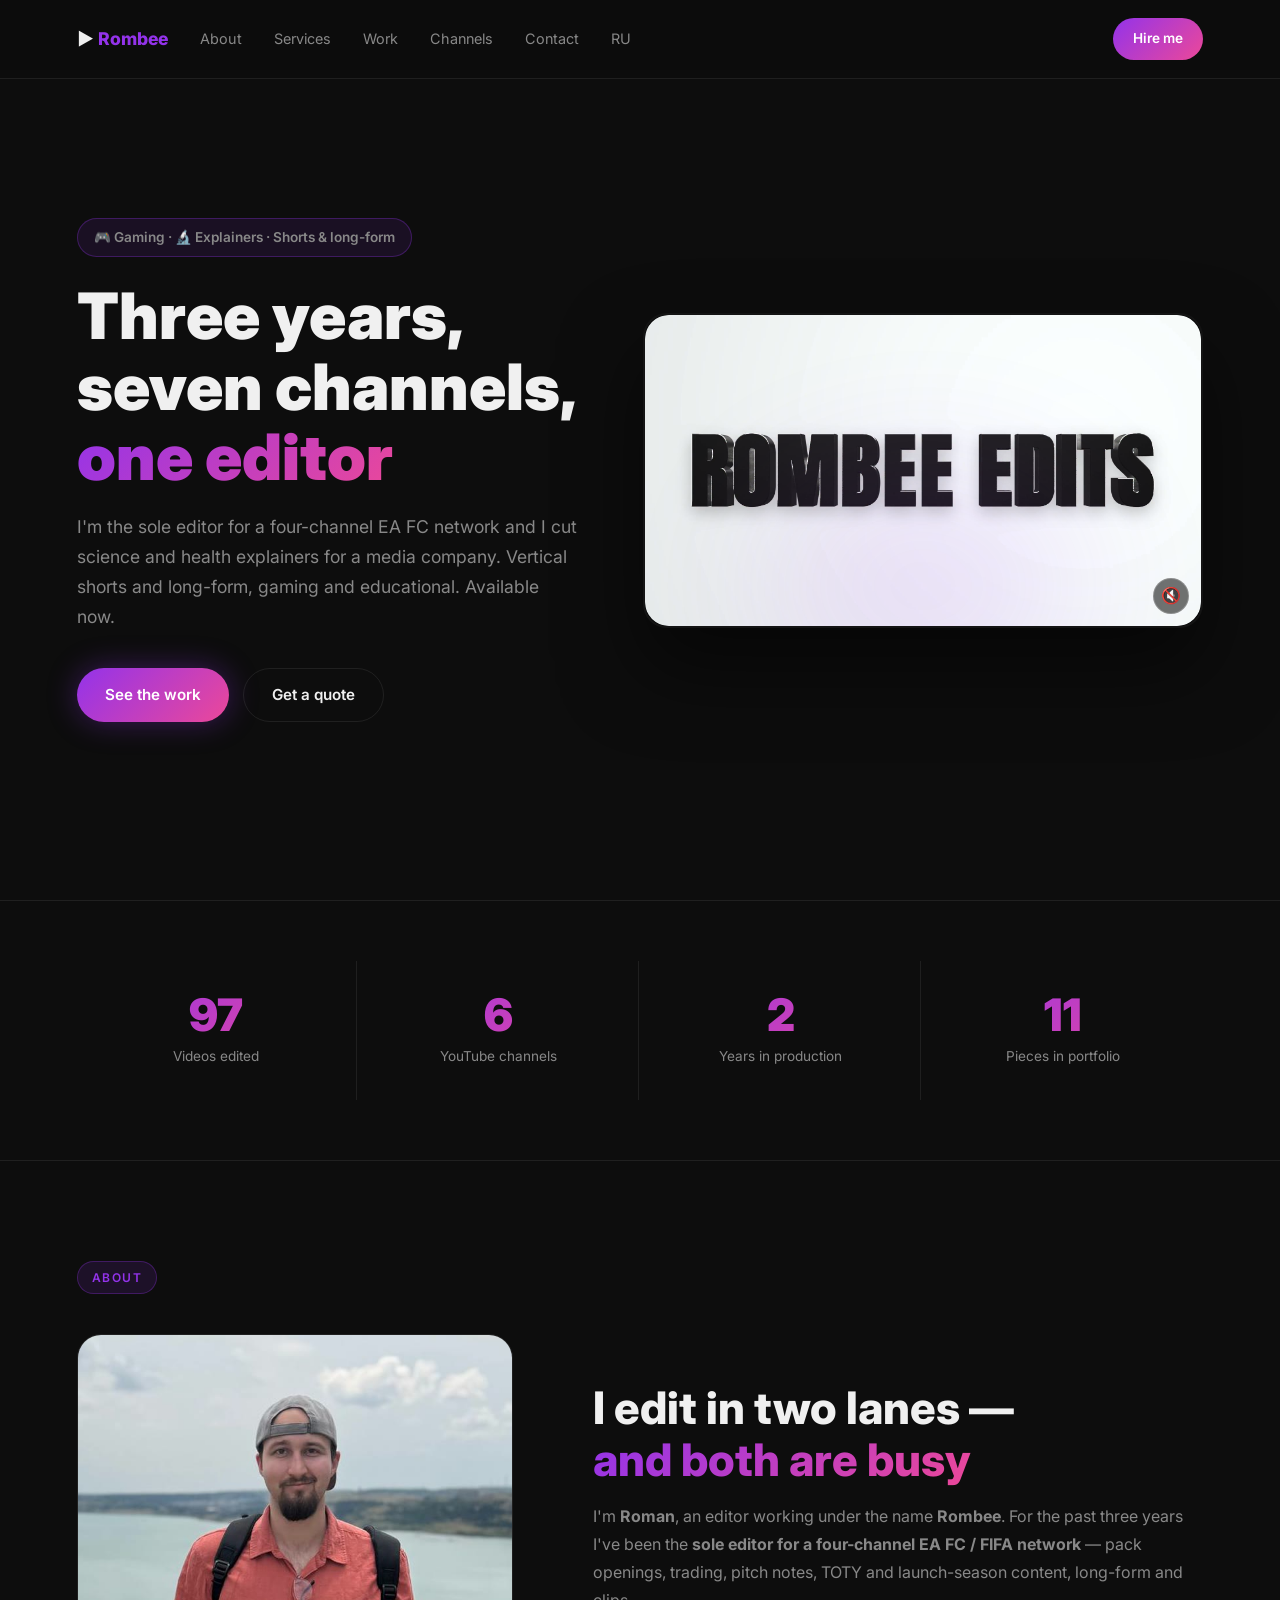
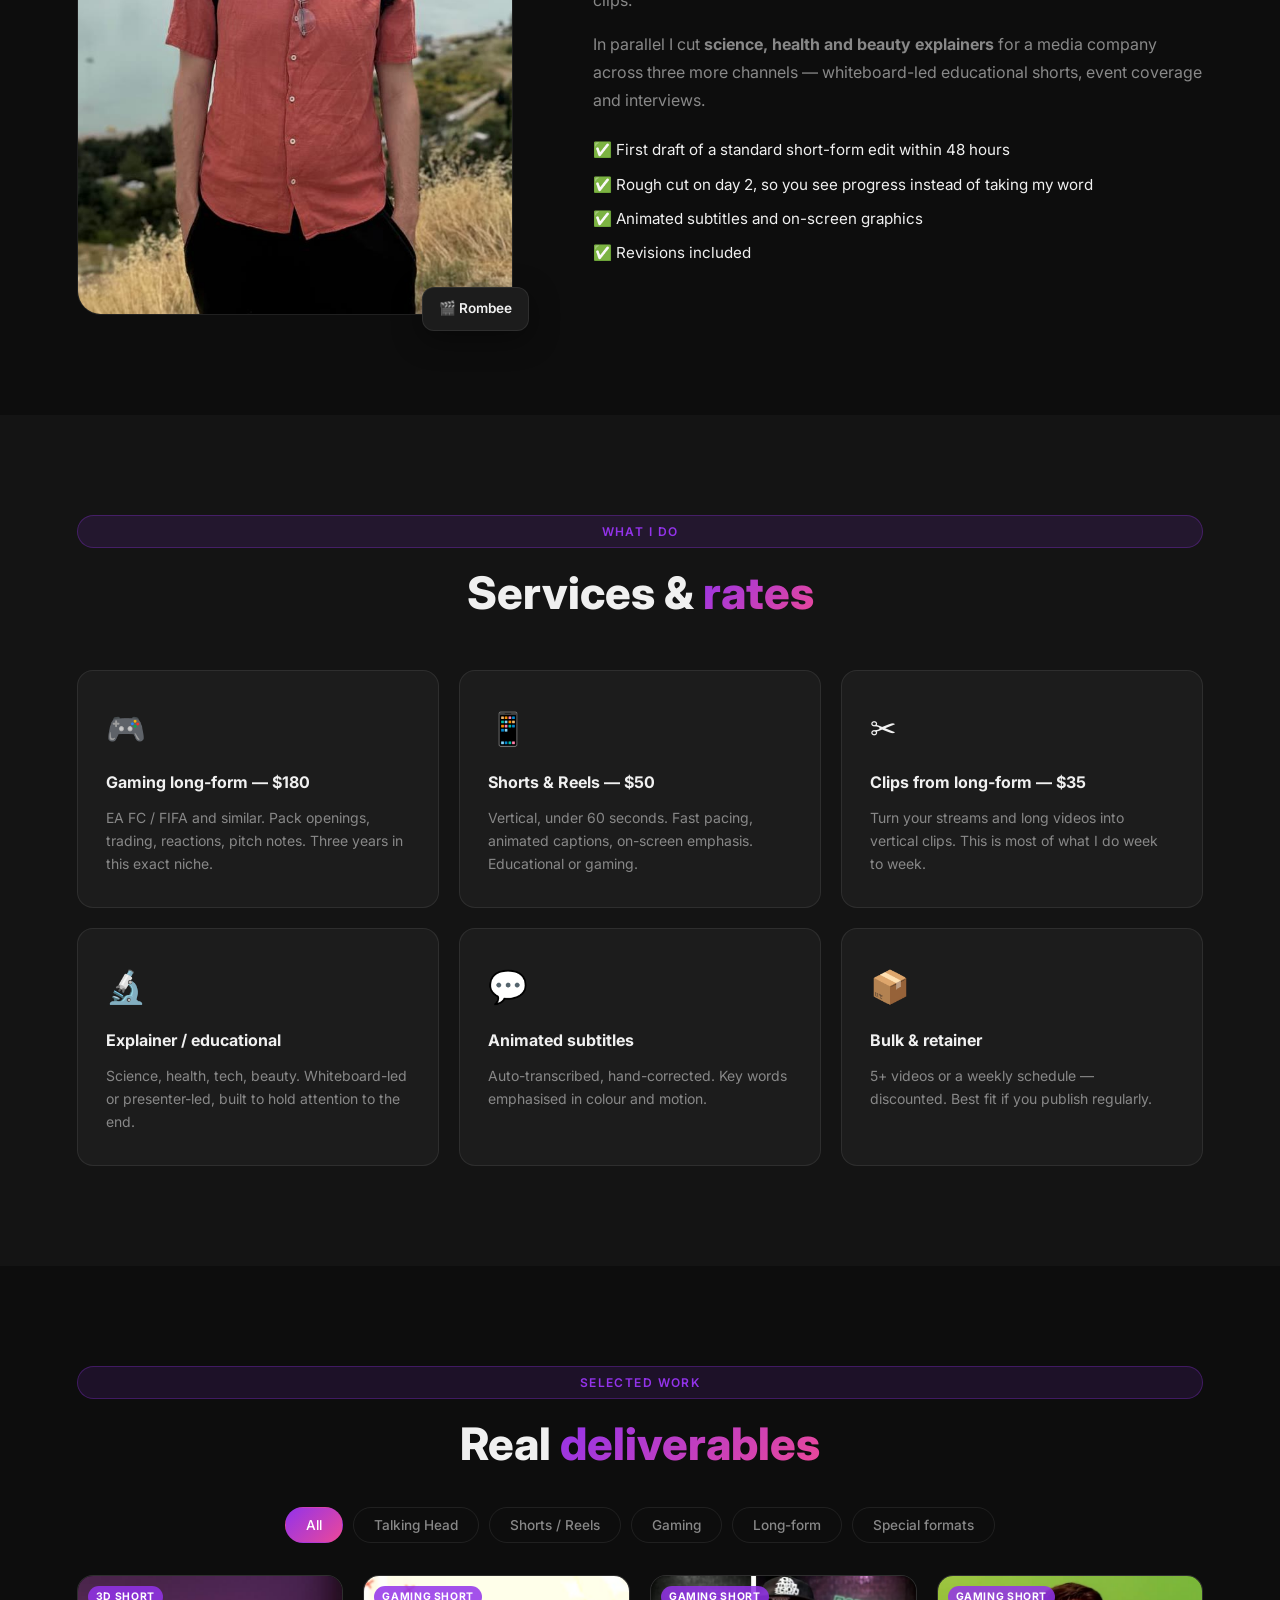
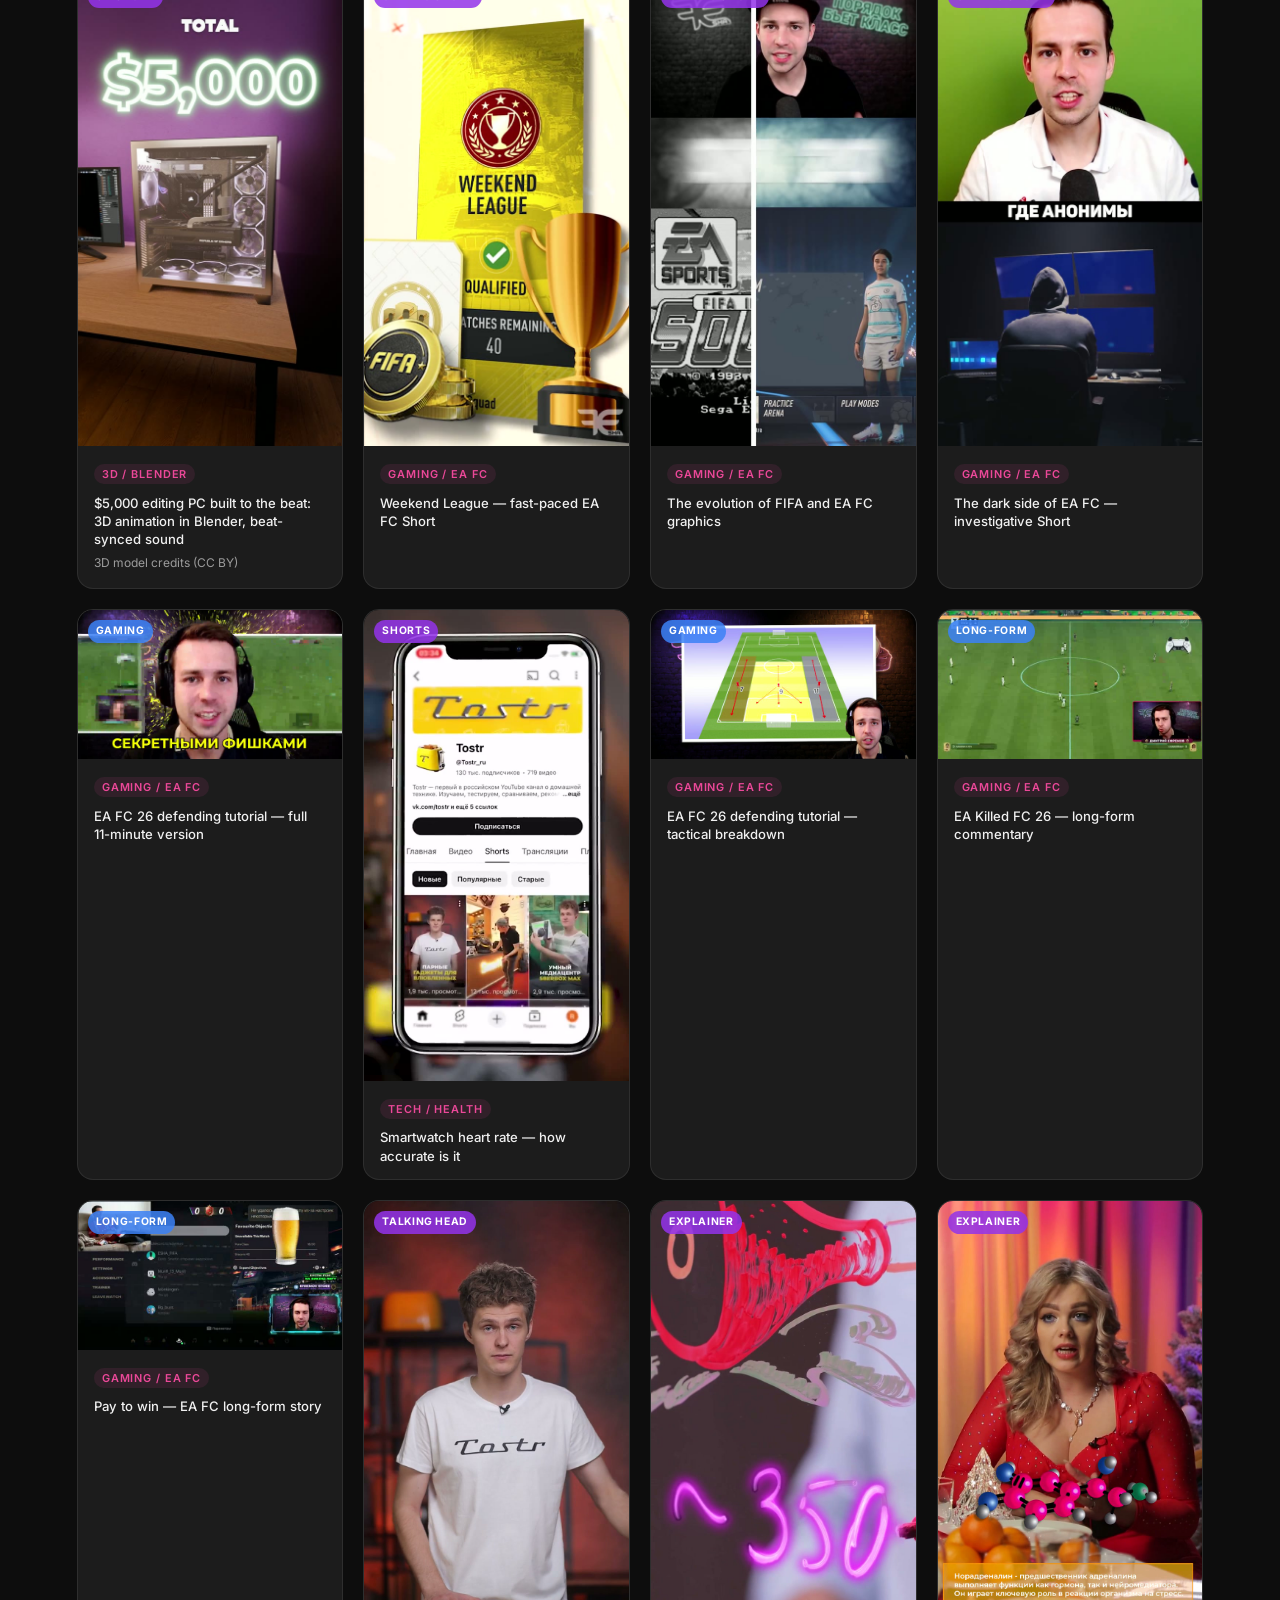
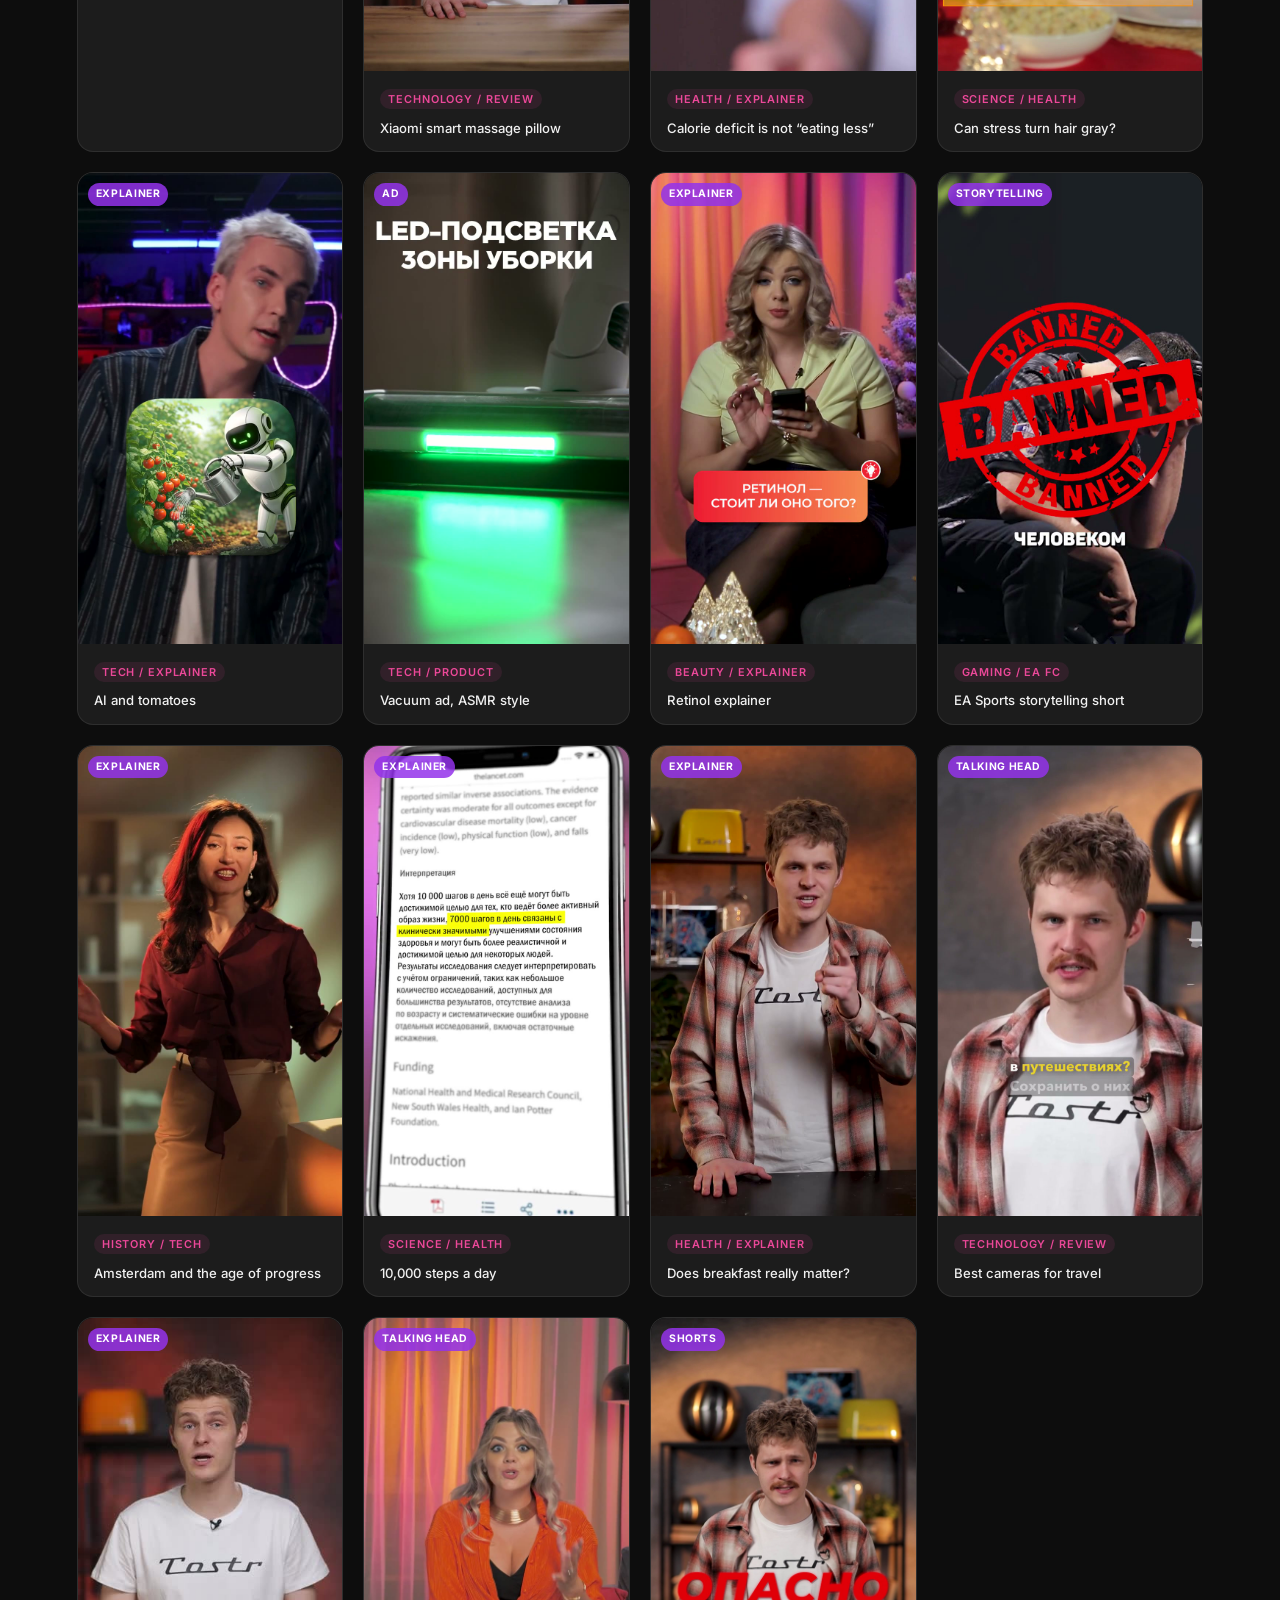
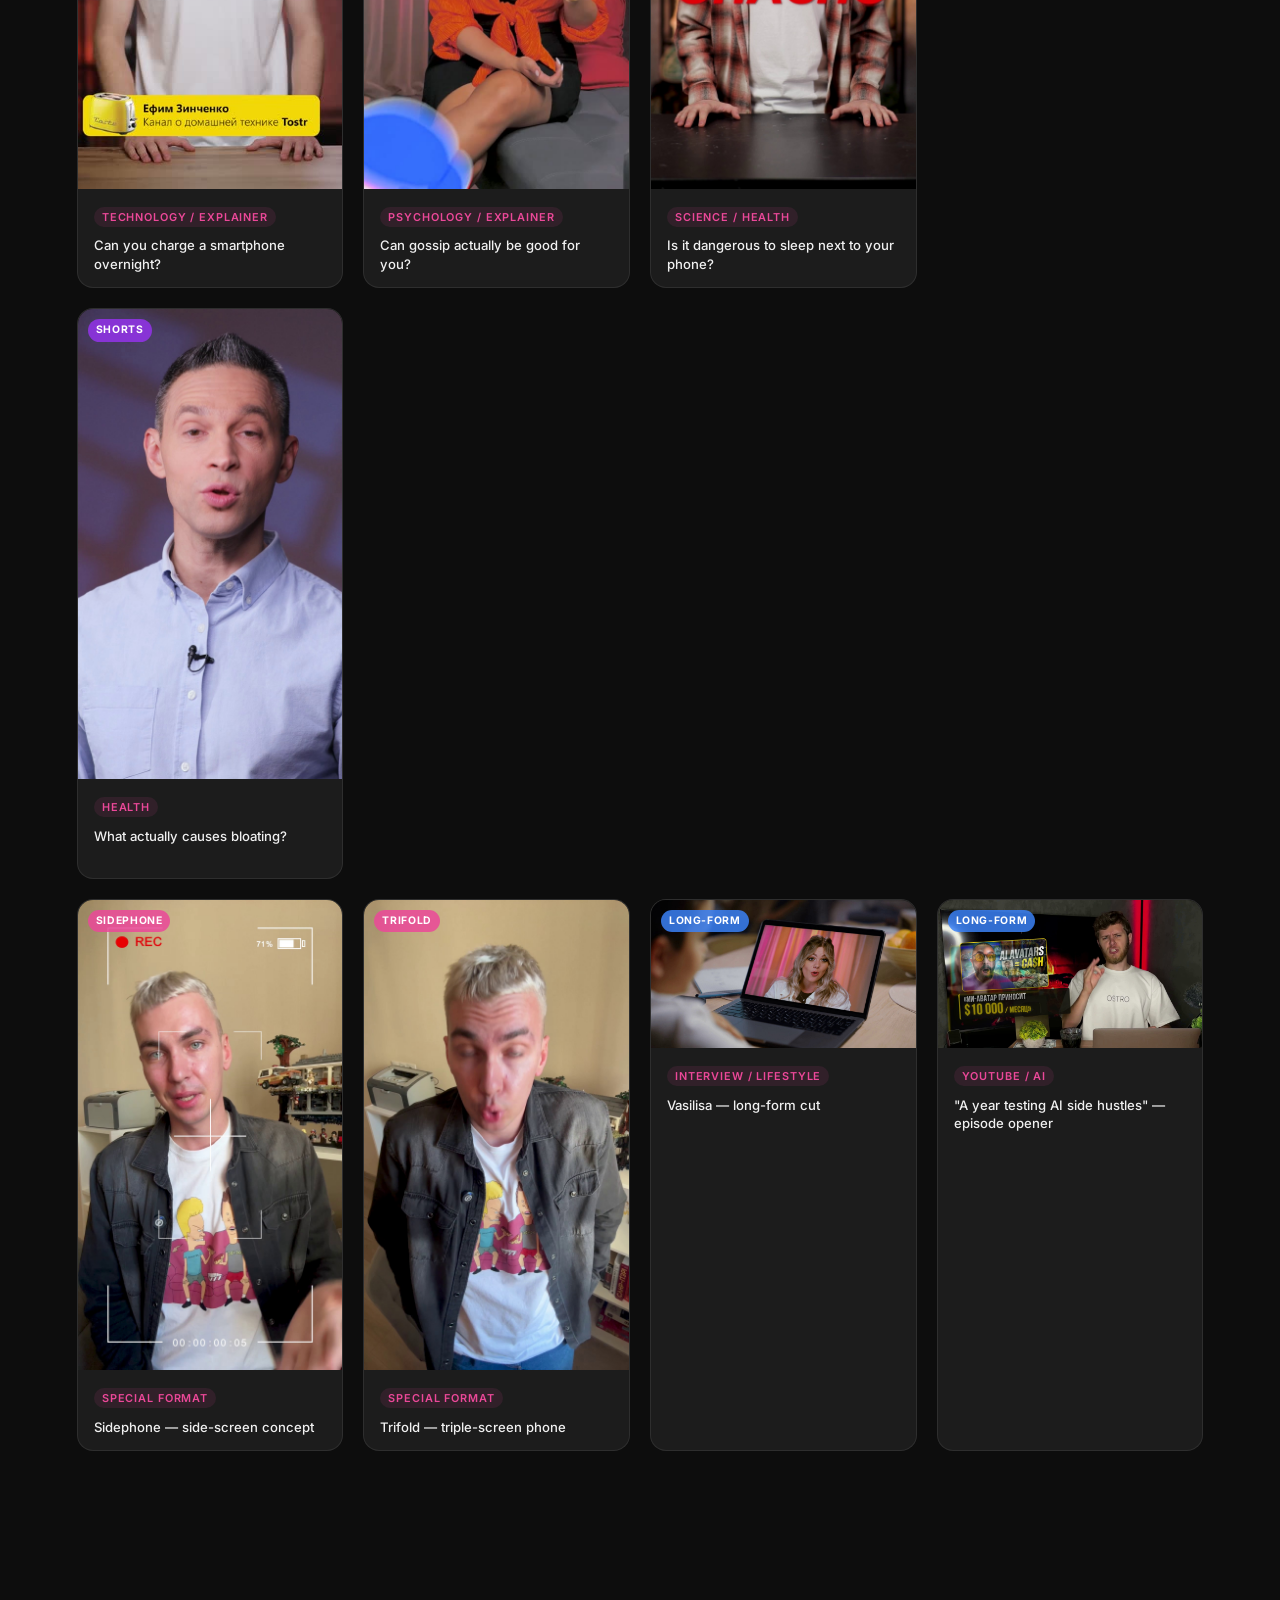
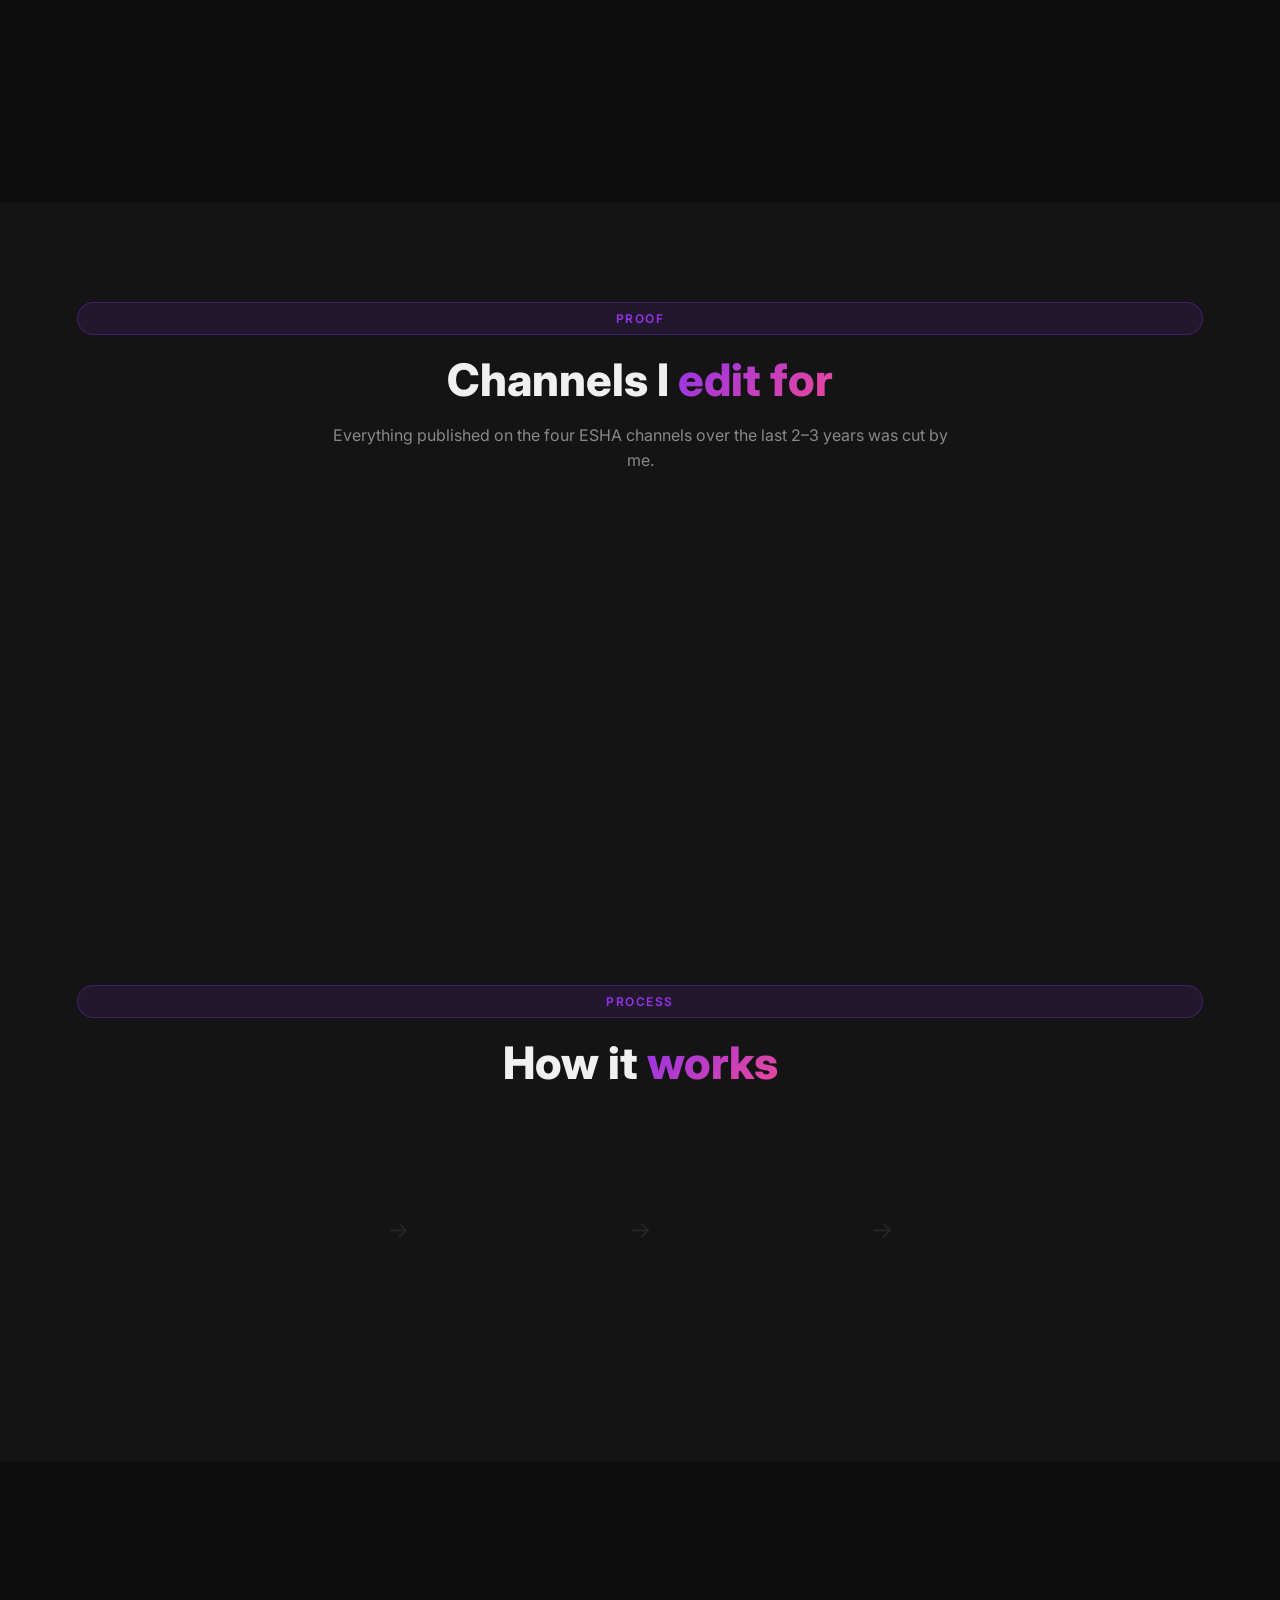
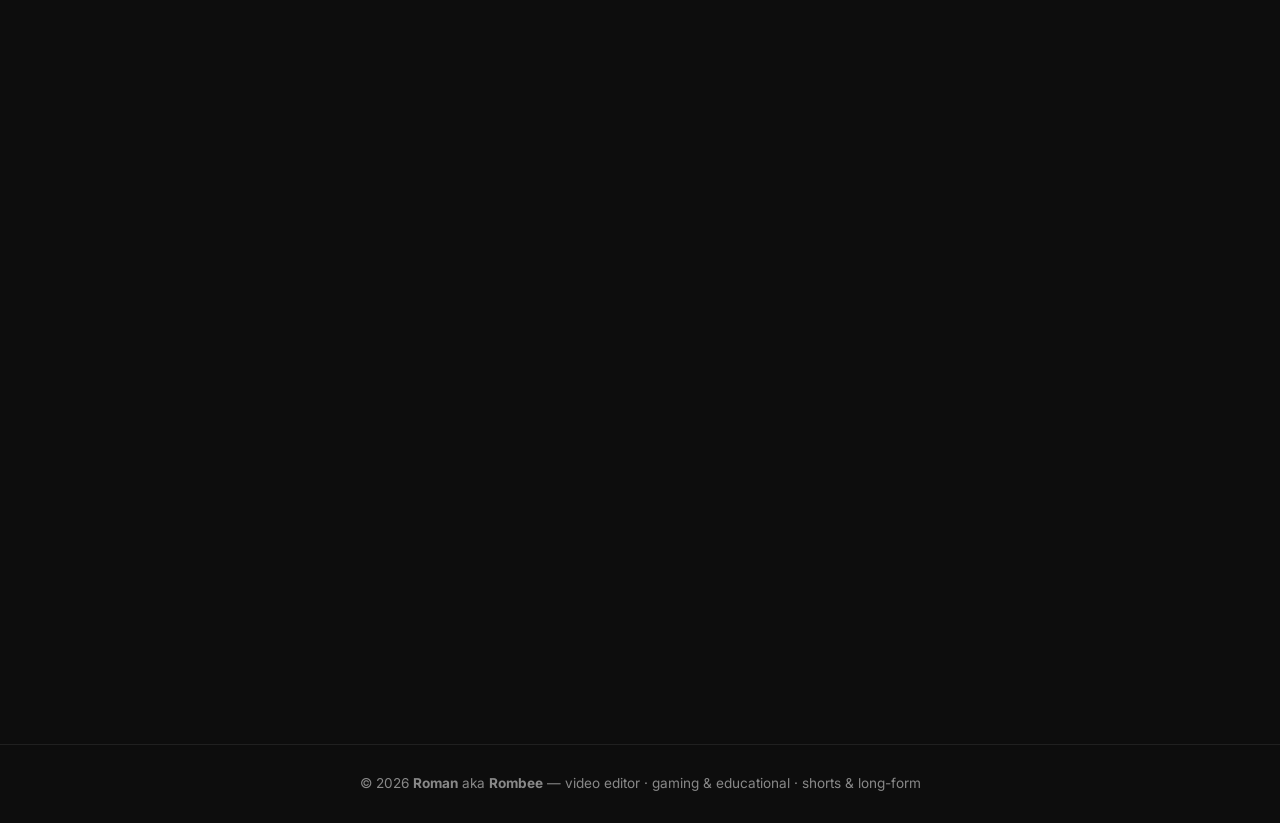
==== commit 10a0163e: "Add 3D PC build short to portfolio Co-Authored-By: Claude Opus 5.5 <noreply@anthropic.com>" ====
--- a/en/index.html
+++ b/en/index.html
@@ -192,6 +192,21 @@
 
     <div class="portfolio__grid" id="portfolioGrid">
 
+      <div class="portfolio-card fade-in" data-type="shorts special" data-video="../videos/pc_5000_3d.mp4">
+        <div class="portfolio-card__thumb">
+          <img src="../thumbnails/thumb_pc_5000_3d.jpg" alt="$5,000 editing PC — 3D animation" />
+          <div class="portfolio-card__overlay">
+            <span class="overlay-play">▶</span>
+          </div>
+          <span class="card-format card-format--vertical">3D Short</span>
+        </div>
+        <div class="portfolio-card__info">
+          <span class="portfolio-card__tag">3D / Blender</span>
+          <p>$5,000 editing PC built to the beat: 3D animation in Blender, beat-synced sound</p>
+          <a href="../credits/pc_5000_3d.txt" target="_blank" rel="noopener" style="font-size:12px;opacity:.6">3D model credits (CC BY)</a>
+        </div>
+      </div>
+
       <div class="portfolio-card fade-in" data-type="shorts gaming talking-head" data-video="../videos/eafc_weekend_league.mp4">
         <div class="portfolio-card__thumb">
           <img src="../thumbnails/thumb_eafc_weekend_league.jpg" alt="EA FC Weekend League gaming Short" />
